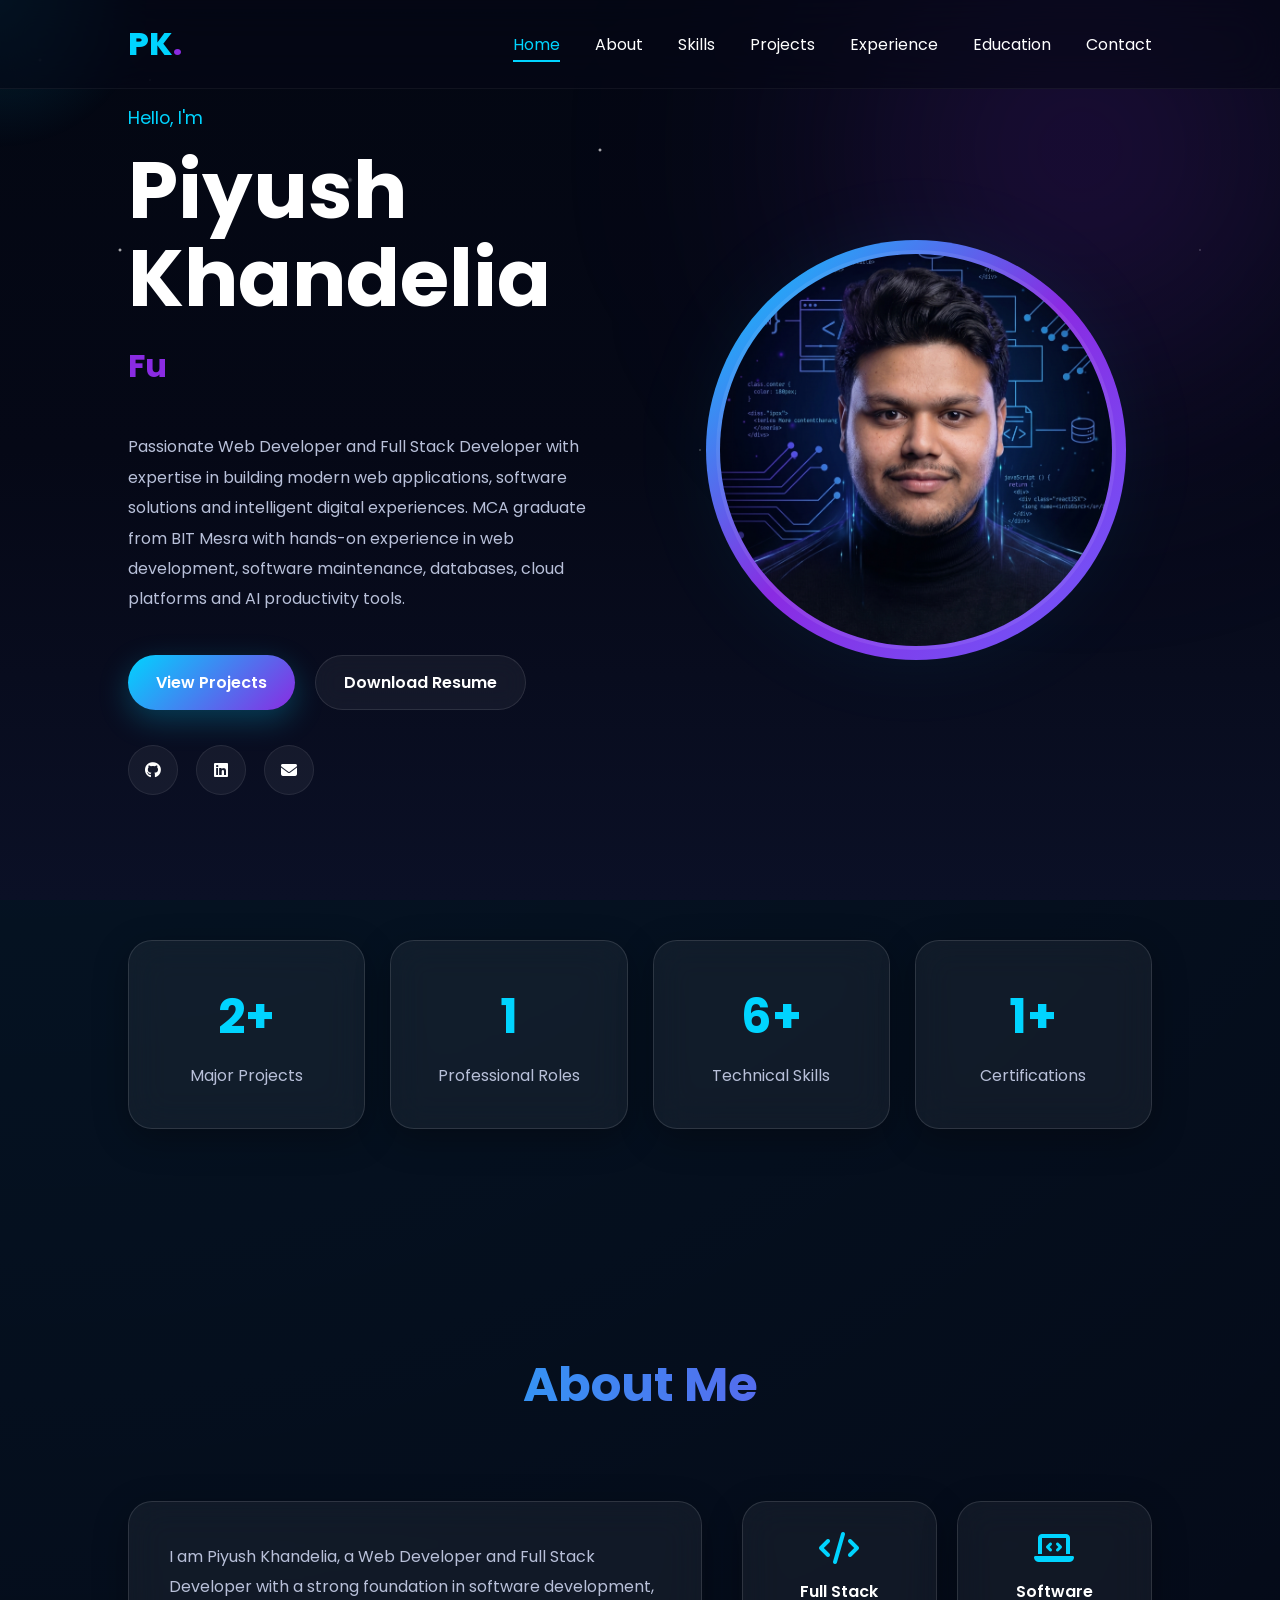
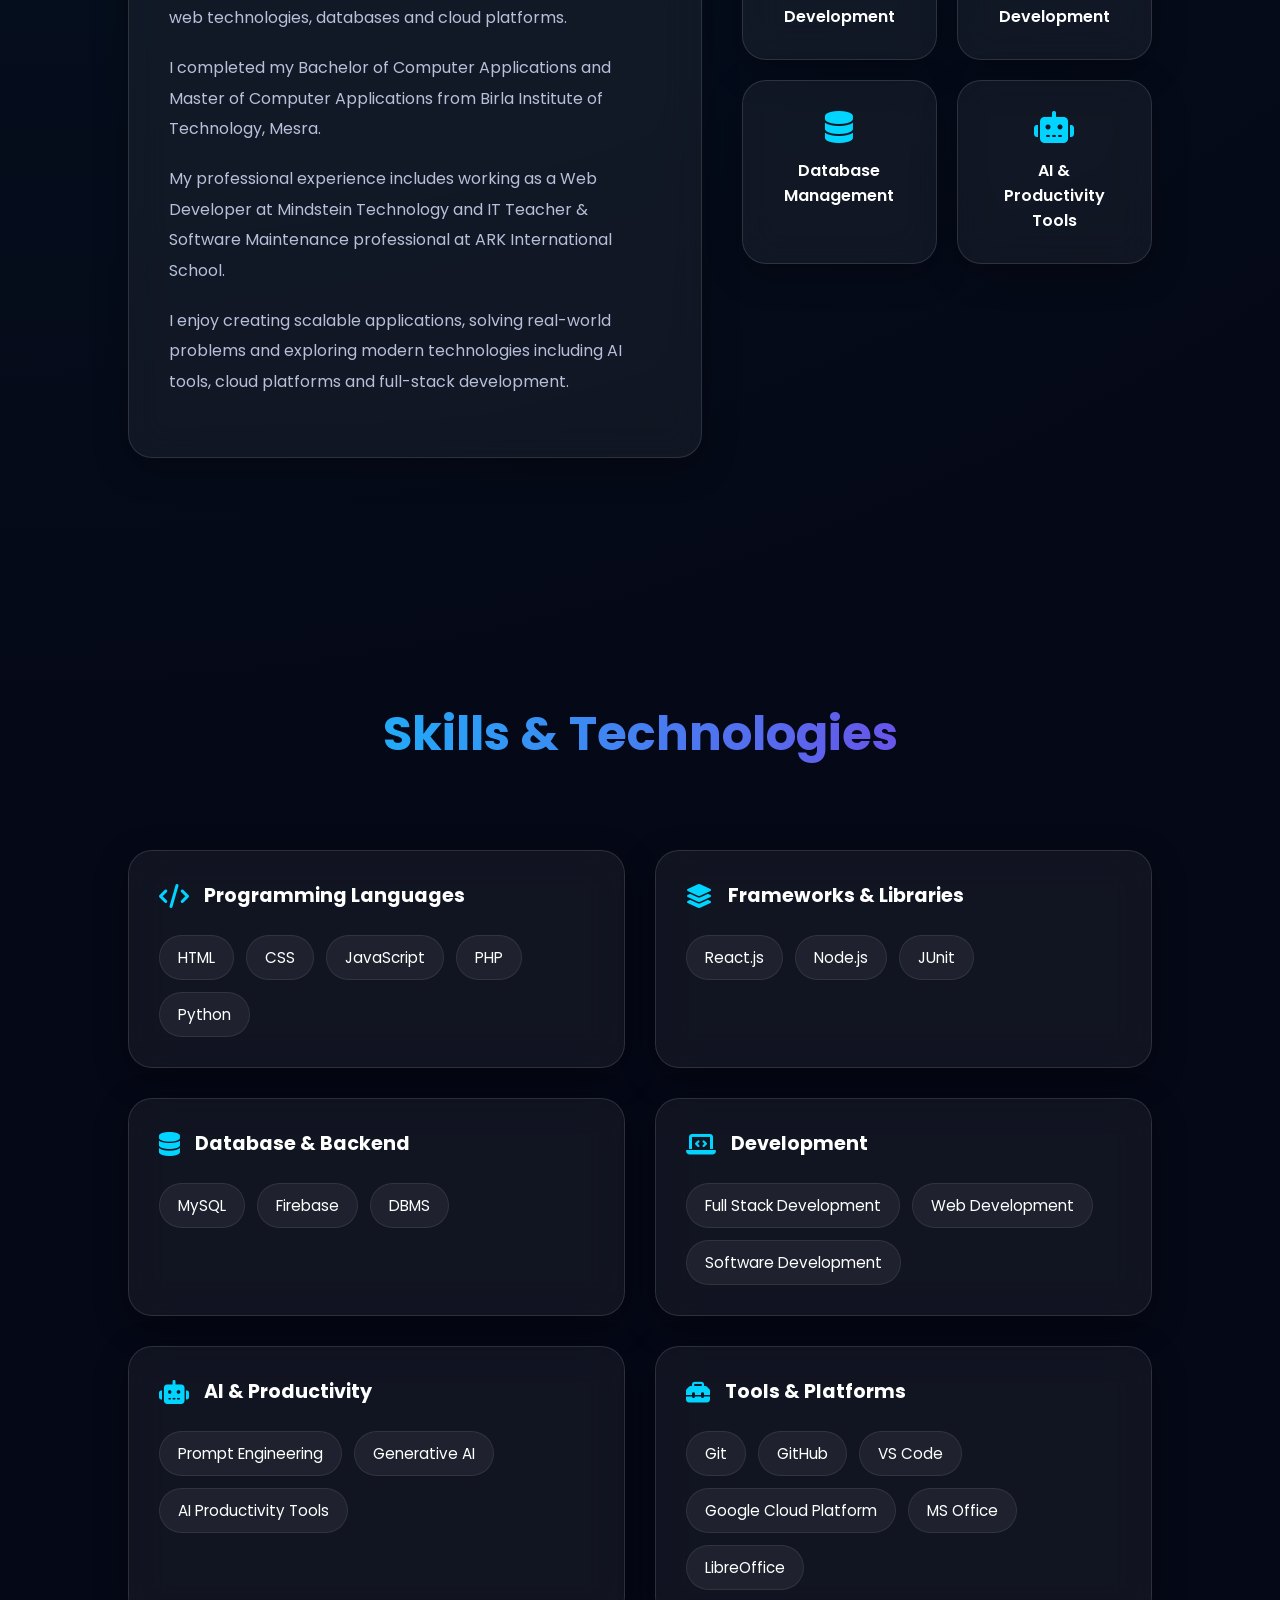
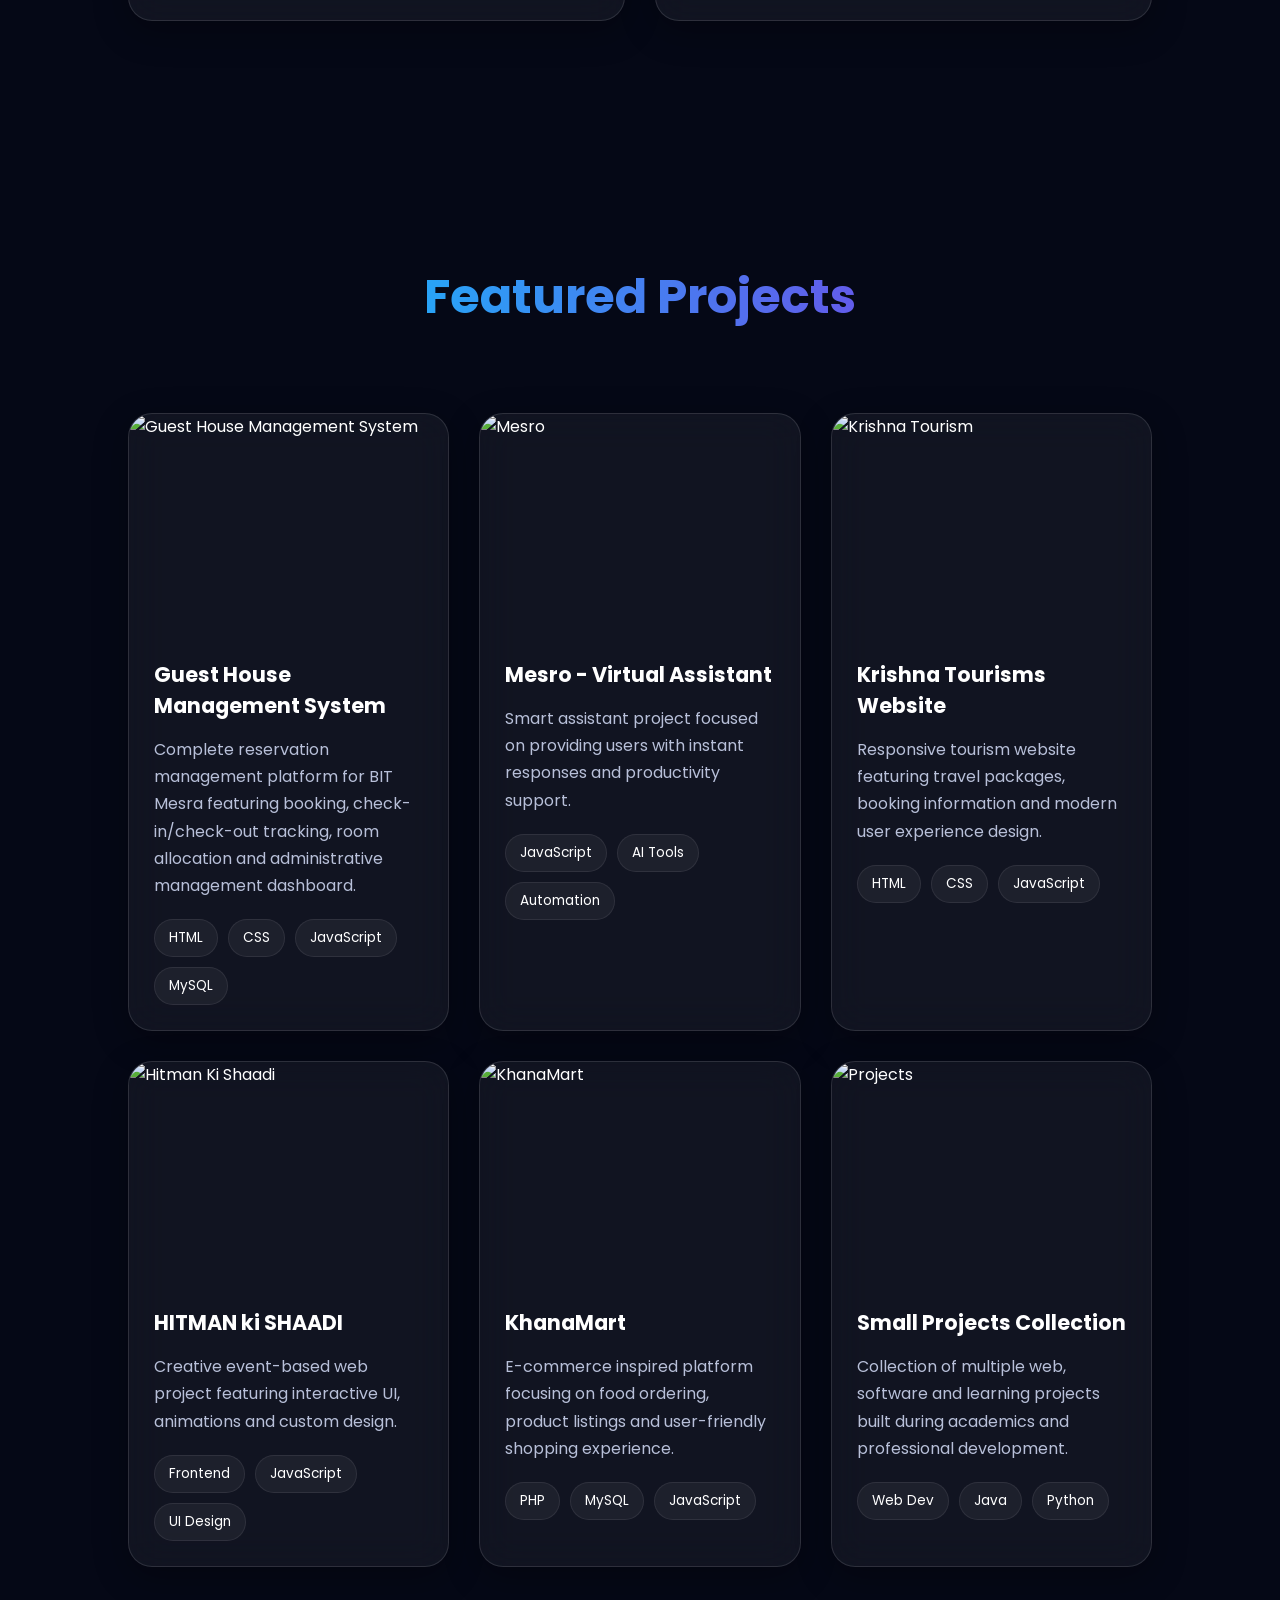
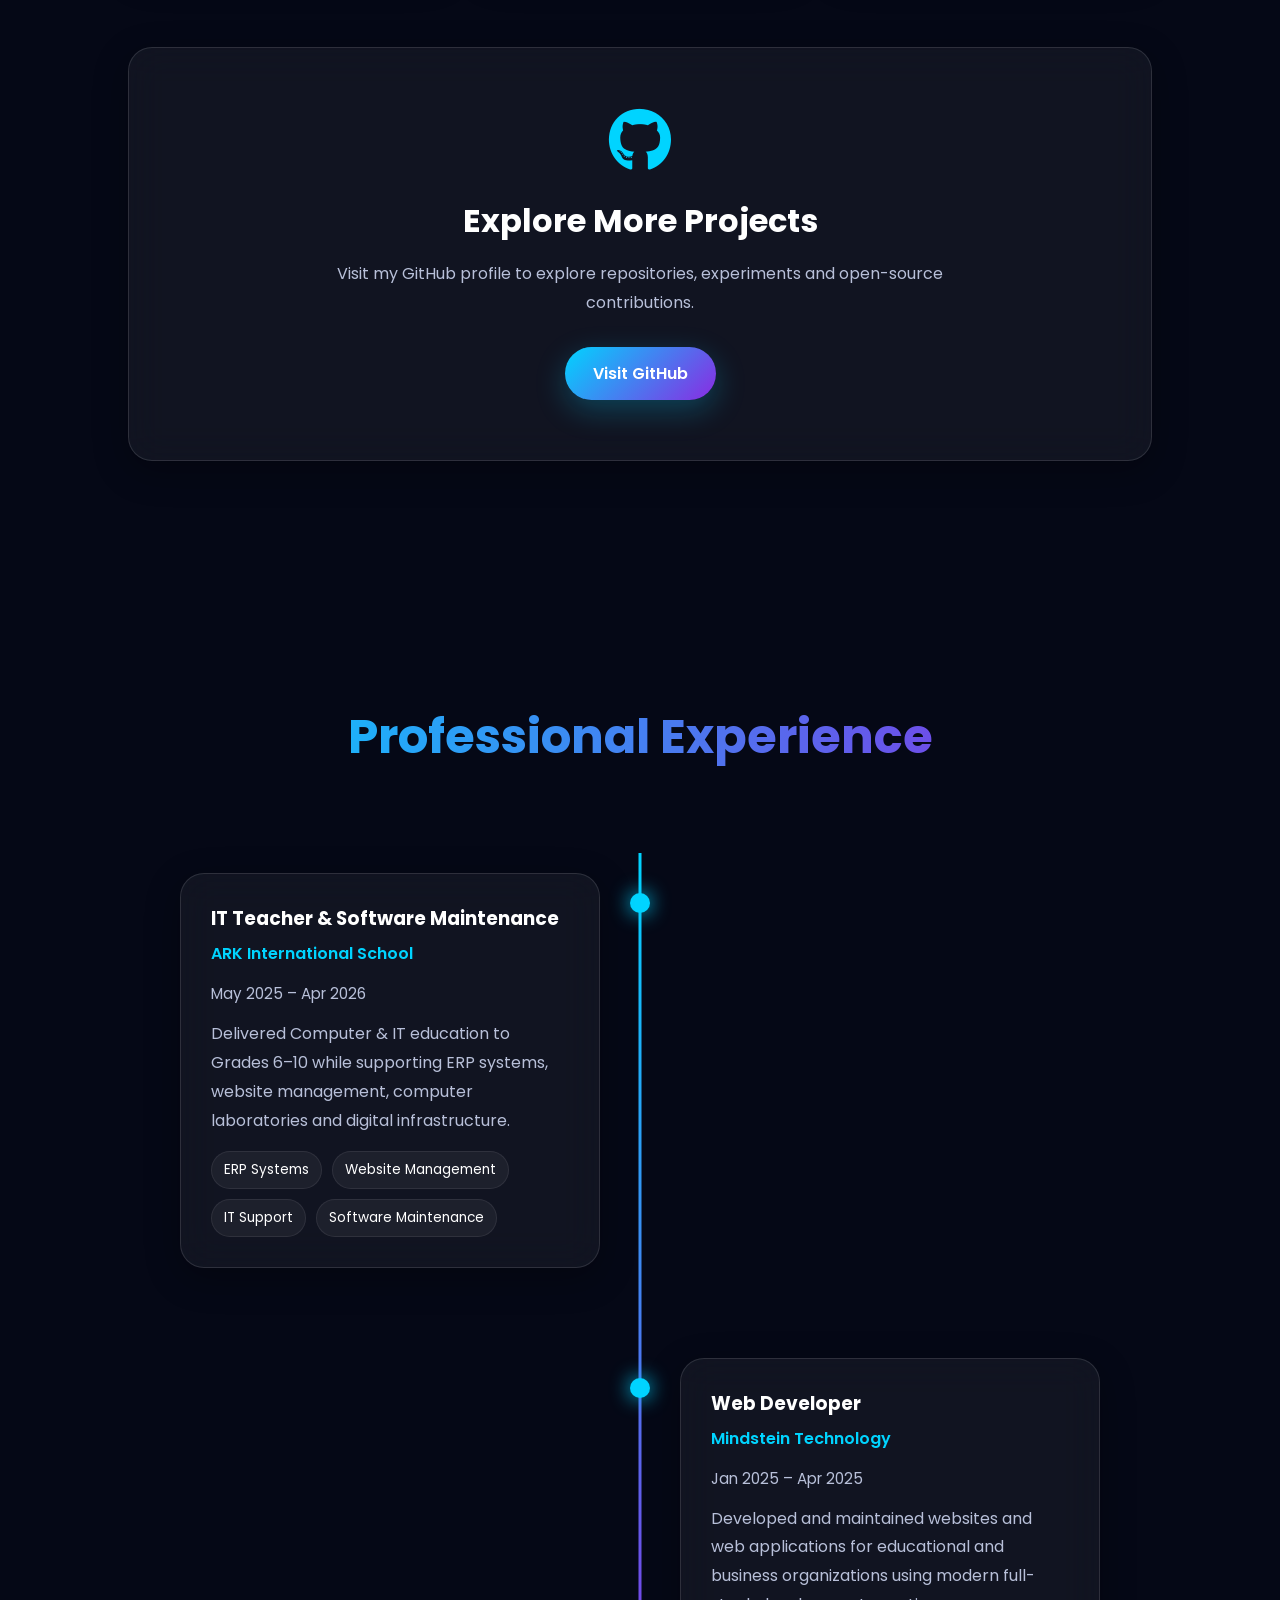
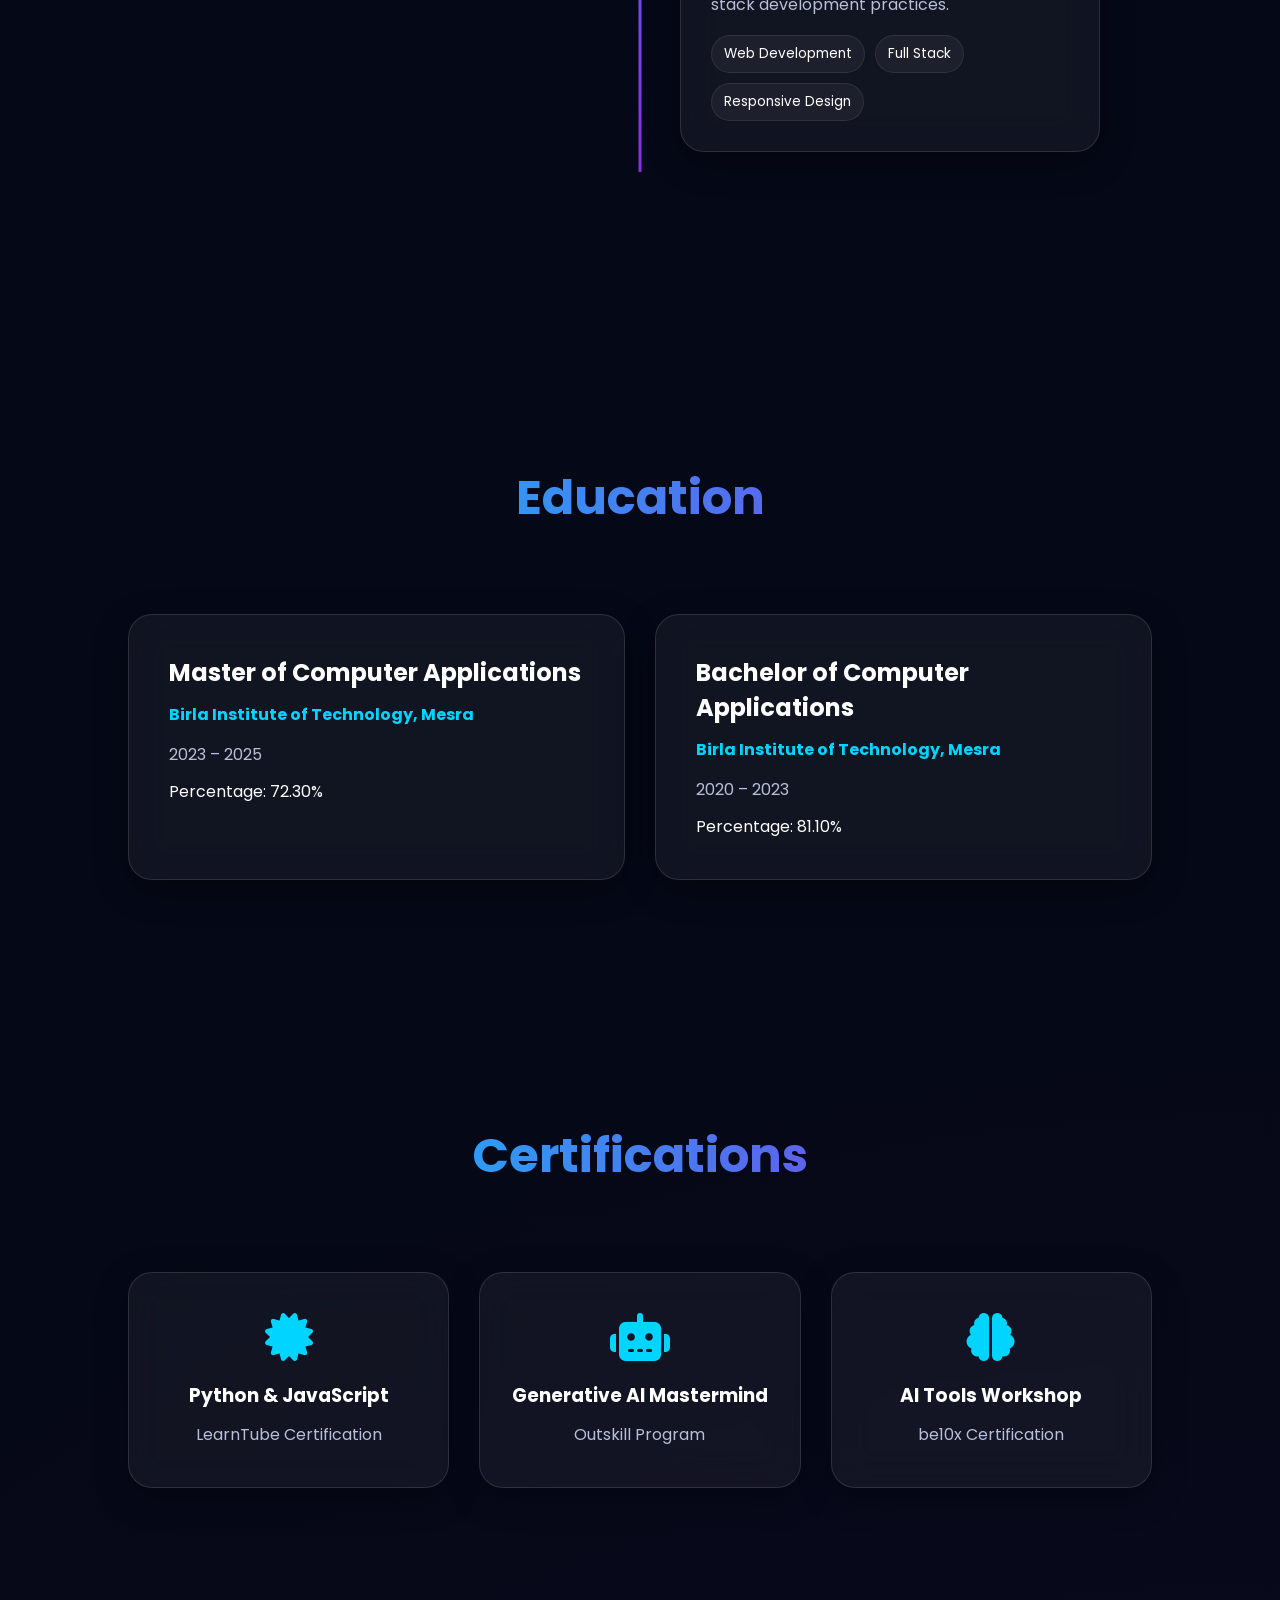
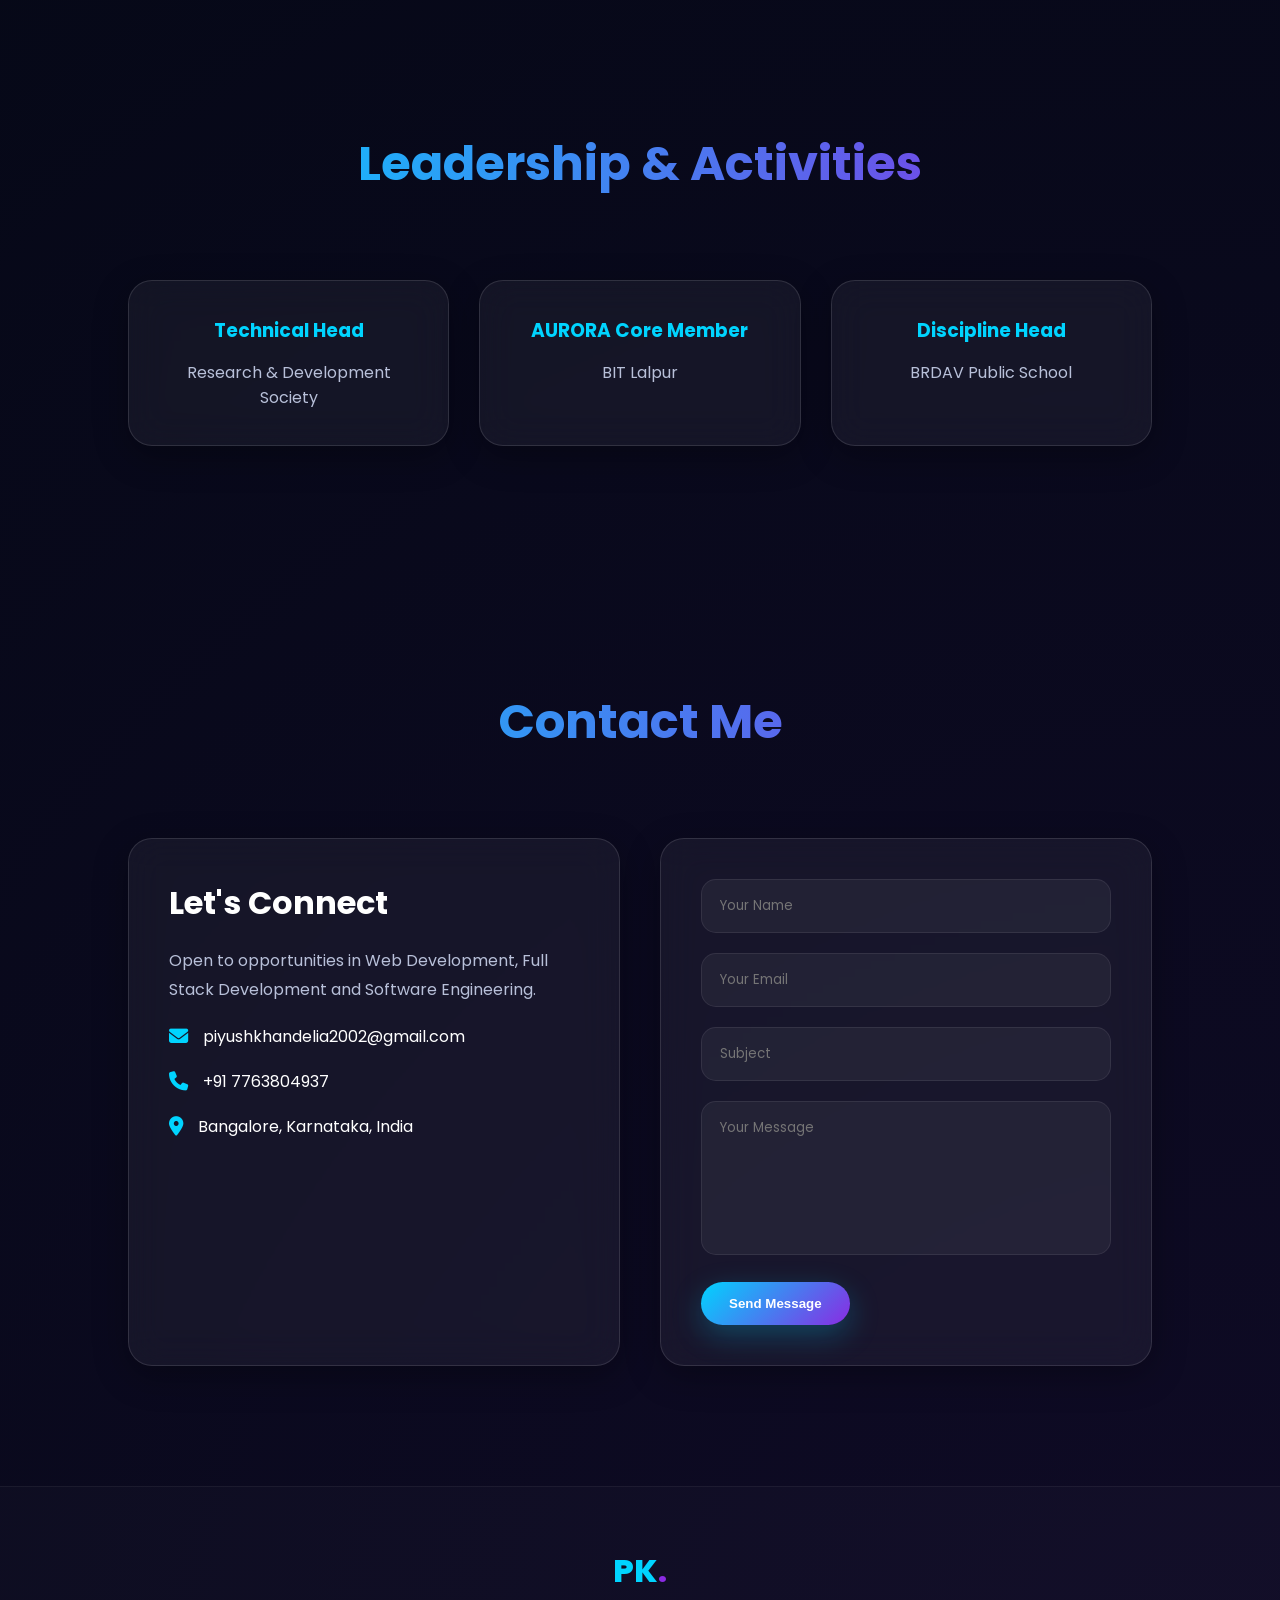
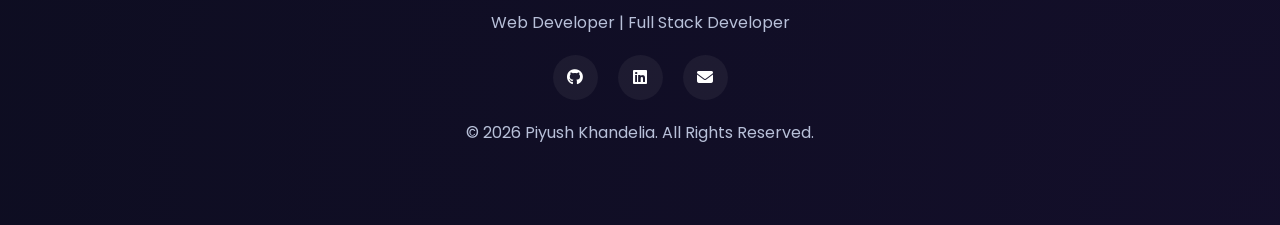
==== index.html @ 8e7a84ff "Initial portfolio website" ====
<!DOCTYPE html>
<html lang="en">

<head>

    <meta charset="UTF-8">

    <meta name="viewport"
        content="width=device-width, initial-scale=1.0">

    <title>
        Piyush Khandelia | Web Developer
    </title>

    <meta name="description"
        content="Piyush Khandelia - Web Developer | Full Stack Developer Portfolio">

    <meta name="keywords"
        content="Piyush Khandelia, Full Stack Developer, Web Developer, MCA, BIT Mesra">

    <link rel="stylesheet"
        href="style.css">

    <link rel="stylesheet"
        href="https://cdnjs.cloudflare.com/ajax/libs/font-awesome/6.5.2/css/all.min.css">

    <link href="https://fonts.googleapis.com/css2?family=Poppins:wght@300;400;500;600;700;800&display=swap"
        rel="stylesheet">

</head>

<body>

    <!-- =========================
         PRELOADER
    ========================== -->

    <div class="preloader">

        <div class="loader">

            <span></span>
            <span></span>
            <span></span>

        </div>

    </div>

    <!-- =========================
         GALAXY BACKGROUND
    ========================== -->

    <div class="bg-animation"></div>

    <div class="stars"></div>

    <div class="stars2"></div>

    <div class="stars3"></div>

    <div class="nebula"></div>

    <div class="cursor-glow"></div>

    <!-- =========================
         NAVBAR
    ========================== -->

    <header>

        <nav class="navbar">

            <div class="logo">

                PK<span>.</span>

            </div>

            <ul class="nav-links">

                <li>
                    <a href="#home">Home</a>
                </li>

                <li>
                    <a href="#about">About</a>
                </li>

                <li>
                    <a href="#skills">Skills</a>
                </li>

                <li>
                    <a href="#projects">Projects</a>
                </li>

                <li>
                    <a href="#experience">Experience</a>
                </li>

                <li>
                    <a href="#education">Education</a>
                </li>

                <li>
                    <a href="#contact">Contact</a>
                </li>

            </ul>

            <div class="menu-btn">

                <i class="fas fa-bars"></i>

            </div>

        </nav>

    </header>

    <!-- =========================
         HERO SECTION
    ========================== -->

    <section id="home"
        class="hero">

        <div class="hero-content">

            <p class="hero-greeting">

                Hello, I'm

            </p>

            <h1>

                Piyush Khandelia

            </h1>

            <h2>

                <span id="typing"></span>

            </h2>

            <p class="hero-description">

                Passionate Web Developer and Full Stack Developer
                with expertise in building modern web applications,
                software solutions and intelligent digital experiences.

                MCA graduate from BIT Mesra with hands-on experience
                in web development, software maintenance, databases,
                cloud platforms and AI productivity tools.

            </p>

            <div class="hero-buttons">

                <a href="#projects"
                    class="btn primary-btn">

                    View Projects

                </a>

                <a href="resume/Piyush_Khandelia_Resume.pdf"
                    class="btn secondary-btn"
                    download>

                    Download Resume

                </a>

            </div>

            <div class="social-icons">

                <a href="https://github.com/PiyushKhandelia"
                    target="_blank">

                    <i class="fab fa-github"></i>

                </a>

                <a href="https://www.linkedin.com/in/piyush-khandelia-a0068b199/"
                    target="_blank">

                    <i class="fab fa-linkedin"></i>

                </a>

                <a href="mailto:piyushkhandelia2002@gmail.com">

                    <i class="fas fa-envelope"></i>

                </a>

            </div>

        </div>

        <div class="hero-image">

            <div class="image-wrapper">

                <img src="assets/profile.png"
                    alt="Piyush Khandelia">

            </div>

        </div>

    </section>

    <!-- =========================
         STATS SECTION
    ========================== -->

    <section class="stats-section">

        <div class="stats-grid">

            <div class="stat-card glass-card">

                <h3>

                    <span class="counter"
                        data-target="6">

                        0

                    </span>+

                </h3>

                <p>

                    Major Projects

                </p>

            </div>

            <div class="stat-card glass-card">

                <h3>

                    <span class="counter"
                        data-target="2">

                        0

                    </span>

                </h3>

                <p>

                    Professional Roles

                </p>

            </div>

            <div class="stat-card glass-card">

                <h3>

                    <span class="counter"
                        data-target="20">

                        0

                    </span>+

                </h3>

                <p>

                    Technical Skills

                </p>

            </div>

            <div class="stat-card glass-card">

                <h3>

                    <span class="counter"
                        data-target="3">

                        0

                    </span>+

                </h3>

                <p>

                    Certifications

                </p>

            </div>

        </div>

    </section>

    <!-- =========================
         ABOUT SECTION
    ========================== -->

    <section id="about"
        class="section">

        <h2 class="section-title">

            About Me

        </h2>

        <div class="about-container">

            <div class="glass-card about-card">

                <p>

                    I am Piyush Khandelia, a Web Developer and Full
                    Stack Developer with a strong foundation in
                    software development, web technologies,
                    databases and cloud platforms.

                </p>

                <p>

                    I completed my Bachelor of Computer Applications
                    and Master of Computer Applications from
                    Birla Institute of Technology, Mesra.

                </p>

                <p>

                    My professional experience includes working as a
                    Web Developer at Mindstein Technology and
                    IT Teacher & Software Maintenance professional
                    at ARK International School.

                </p>

                <p>

                    I enjoy creating scalable applications,
                    solving real-world problems and exploring
                    modern technologies including AI tools,
                    cloud platforms and full-stack development.

                </p>

            </div>

            <div class="about-highlights">

                <div class="glass-card highlight-box">

                    <i class="fas fa-code"></i>

                    <h3>

                        Full Stack Development

                    </h3>

                </div>

                <div class="glass-card highlight-box">

                    <i class="fas fa-laptop-code"></i>

                    <h3>

                        Software Development

                    </h3>

                </div>

                <div class="glass-card highlight-box">

                    <i class="fas fa-database"></i>

                    <h3>

                        Database Management

                    </h3>

                </div>

                <div class="glass-card highlight-box">

                    <i class="fas fa-robot"></i>

                    <h3>

                        AI & Productivity Tools

                    </h3>

                </div>

            </div>

        </div>

    </section>

    <!-- SKILLS SECTION -->

    <!-- =========================
        SKILLS SECTION
    ========================== -->

    <section id="skills"
        class="section">

        <h2 class="section-title">

            Skills & Technologies

        </h2>

        <div class="skills-container">

            <!-- Programming -->

            <div class="glass-card skill-category">

                <div class="category-header">

                    <i class="fas fa-code"></i>

                    <h3>

                        Programming Languages

                    </h3>

                </div>

                <div class="skill-tags">

                    <span>HTML</span>
                    <span>CSS</span>
                    <span>JavaScript</span>
                    <span>PHP</span>
                    <span>Python</span>

                </div>

            </div>

            <!-- Frameworks -->

            <div class="glass-card skill-category">

                <div class="category-header">

                    <i class="fas fa-layer-group"></i>

                    <h3>

                        Frameworks & Libraries

                    </h3>

                </div>

                <div class="skill-tags">

                    <span>React.js</span>
                    <span>Node.js</span>
                    <span>JUnit</span>

                </div>

            </div>

            <!-- Database -->

            <div class="glass-card skill-category">

                <div class="category-header">

                    <i class="fas fa-database"></i>

                    <h3>

                        Database & Backend

                    </h3>

                </div>

                <div class="skill-tags">

                    <span>MySQL</span>
                    <span>Firebase</span>
                    <span>DBMS</span>

                </div>

            </div>

            <!-- Development -->

            <div class="glass-card skill-category">

                <div class="category-header">

                    <i class="fas fa-laptop-code"></i>

                    <h3>

                        Development

                    </h3>

                </div>

                <div class="skill-tags">

                    <span>Full Stack Development</span>
                    <span>Web Development</span>
                    <span>Software Development</span>

                </div>

            </div>

            <!-- AI -->

            <div class="glass-card skill-category">

                <div class="category-header">

                    <i class="fas fa-robot"></i>

                    <h3>

                        AI & Productivity

                    </h3>

                </div>

                <div class="skill-tags">

                    <span>Prompt Engineering</span>
                    <span>Generative AI</span>
                    <span>AI Productivity Tools</span>

                </div>

            </div>

            <!-- Tools -->

            <div class="glass-card skill-category">

                <div class="category-header">

                    <i class="fas fa-toolbox"></i>

                    <h3>

                        Tools & Platforms

                    </h3>

                </div>

                <div class="skill-tags">

                    <span>Git</span>
                    <span>GitHub</span>
                    <span>VS Code</span>
                    <span>Google Cloud Platform</span>
                    <span>MS Office</span>
                    <span>LibreOffice</span>

                </div>

            </div>

        </div>

    </section>

    <!-- =========================
         PROJECTS SECTION
    ========================== -->

    <section id="projects"
        class="section">

        <h2 class="section-title">

            Featured Projects

        </h2>

        <div class="project-grid">

            <!-- Project 1 -->

            <div class="project-card glass-card">

                <img
                    src="assets/projects/guest-house-system.png"
                    alt="Guest House Management System">

                <div class="project-content">

                    <h3>

                        Guest House Management System

                    </h3>

                    <p>

                        Complete reservation management platform
                        for BIT Mesra featuring booking,
                        check-in/check-out tracking,
                        room allocation and administrative
                        management dashboard.

                    </p>

                    <div class="project-tech">

                        <span>HTML</span>
                        <span>CSS</span>
                        <span>JavaScript</span>
                        <span>MySQL</span>

                    </div>

                </div>

            </div>

            <!-- Project 2 -->

            <div class="project-card glass-card">

                <img
                    src="assets/projects/mesro.png"
                    alt="Mesro">

                <div class="project-content">

                    <h3>

                        Mesro - Virtual Assistant

                    </h3>

                    <p>

                        Smart assistant project focused on
                        providing users with instant
                        responses and productivity support.

                    </p>

                    <div class="project-tech">

                        <span>JavaScript</span>
                        <span>AI Tools</span>
                        <span>Automation</span>

                    </div>

                </div>

            </div>

            <!-- Project 3 -->

            <div class="project-card glass-card">

                <img
                    src="assets/projects/krishna-tourism.png"
                    alt="Krishna Tourism">

                <div class="project-content">

                    <h3>

                        Krishna Tourisms Website

                    </h3>

                    <p>

                        Responsive tourism website featuring
                        travel packages, booking information
                        and modern user experience design.

                    </p>

                    <div class="project-tech">

                        <span>HTML</span>
                        <span>CSS</span>
                        <span>JavaScript</span>

                    </div>

                </div>

            </div>

            <!-- Project 4 -->

            <div class="project-card glass-card">

                <img
                    src="assets/projects/hitman-shaadi.png"
                    alt="Hitman Ki Shaadi">

                <div class="project-content">

                    <h3>

                        HITMAN ki SHAADI

                    </h3>

                    <p>

                        Creative event-based web project
                        featuring interactive UI,
                        animations and custom design.

                    </p>

                    <div class="project-tech">

                        <span>Frontend</span>
                        <span>JavaScript</span>
                        <span>UI Design</span>

                    </div>

                </div>

            </div>

            <!-- Project 5 -->

            <div class="project-card glass-card">

                <img
                    src="assets/projects/khanamart.png"
                    alt="KhanaMart">

                <div class="project-content">

                    <h3>

                        KhanaMart

                    </h3>

                    <p>

                        E-commerce inspired platform
                        focusing on food ordering,
                        product listings and user-friendly
                        shopping experience.

                    </p>

                    <div class="project-tech">

                        <span>PHP</span>
                        <span>MySQL</span>
                        <span>JavaScript</span>

                    </div>

                </div>

            </div>

            <!-- Project 6 -->

            <div class="project-card glass-card">

                <img
                    src="assets/projects/project-collection.png"
                    alt="Projects">

                <div class="project-content">

                    <h3>

                        Small Projects Collection

                    </h3>

                    <p>

                        Collection of multiple web,
                        software and learning projects
                        built during academics and
                        professional development.

                    </p>

                    <div class="project-tech">

                        <span>Web Dev</span>
                        <span>Java</span>
                        <span>Python</span>

                    </div>

                </div>

            </div>

        </div>

        <!-- GitHub CTA -->

        <div class="github-section">

            <div class="glass-card github-card">

                <i class="fab fa-github"></i>

                <h3>

                    Explore More Projects

                </h3>

                <p>

                    Visit my GitHub profile to explore
                    repositories, experiments and
                    open-source contributions.

                </p>

                <a href="https://github.com/PiyushKhandelia"
                    target="_blank"
                    class="btn primary-btn">

                    Visit GitHub

                </a>

            </div>

        </div>

    </section>

    <!-- EXPERIENCE SECTION -->

        <!-- =========================
         EXPERIENCE SECTION
    ========================== -->

    <section id="experience"
        class="section">

        <h2 class="section-title">

            Professional Experience

        </h2>

        <div class="timeline">

            <!-- Experience 1 -->

            <div class="timeline-item">

                <div class="timeline-marker"></div>

                <div class="timeline-content glass-card">

                    <div class="timeline-header">

                        <h3>

                            IT Teacher & Software Maintenance

                        </h3>

                        <span class="timeline-company">

                            ARK International School

                        </span>

                    </div>

                    <span class="timeline-date">

                        May 2025 – Apr 2026

                    </span>

                    <p>

                        Delivered Computer & IT education to
                        Grades 6–10 while supporting ERP systems,
                        website management, computer laboratories
                        and digital infrastructure.

                    </p>

                    <div class="timeline-tech">

                        <span>ERP Systems</span>
                        <span>Website Management</span>
                        <span>IT Support</span>
                        <span>Software Maintenance</span>

                    </div>

                </div>

            </div>

            <!-- Experience 2 -->

            <div class="timeline-item">

                <div class="timeline-marker"></div>

                <div class="timeline-content glass-card">

                    <div class="timeline-header">

                        <h3>

                            Web Developer

                        </h3>

                        <span class="timeline-company">

                            Mindstein Technology

                        </span>

                    </div>

                    <span class="timeline-date">

                        Jan 2025 – Apr 2025

                    </span>

                    <p>

                        Developed and maintained websites and
                        web applications for educational and
                        business organizations using modern
                        full-stack development practices.

                    </p>

                    <div class="timeline-tech">

                        <span>Web Development</span>
                        <span>Full Stack</span>
                        <span>Responsive Design</span>

                    </div>

                </div>

            </div>

        </div>

    </section>

    <!-- =========================
         EDUCATION SECTION
    ========================== -->

    <section id="education"
        class="section">

        <h2 class="section-title">

            Education

        </h2>

        <div class="education-grid">

            <div class="education-card glass-card">

                <h3>

                    Master of Computer Applications

                </h3>

                <h4>

                    Birla Institute of Technology, Mesra

                </h4>

                <p class="education-year">

                    2023 – 2025

                </p>

                <p>

                    Percentage: 72.30%

                </p>

            </div>

            <div class="education-card glass-card">

                <h3>

                    Bachelor of Computer Applications

                </h3>

                <h4>

                    Birla Institute of Technology, Mesra

                </h4>

                <p class="education-year">

                    2020 – 2023

                </p>

                <p>

                    Percentage: 81.10%

                </p>

            </div>

        </div>

    </section>

    <!-- =========================
         CERTIFICATIONS
    ========================== -->

    <section id="certifications"
        class="section">

        <h2 class="section-title">

            Certifications

        </h2>

        <div class="cert-grid">

            <div class="cert-card glass-card">

                <i class="fas fa-certificate"></i>

                <h3>

                    Python & JavaScript

                </h3>

                <p>

                    LearnTube Certification

                </p>

            </div>

            <div class="cert-card glass-card">

                <i class="fas fa-robot"></i>

                <h3>

                    Generative AI Mastermind

                </h3>

                <p>

                    Outskill Program

                </p>

            </div>

            <div class="cert-card glass-card">

                <i class="fas fa-brain"></i>

                <h3>

                    AI Tools Workshop

                </h3>

                <p>

                    be10x Certification

                </p>

            </div>

        </div>

    </section>

    <!-- =========================
         LEADERSHIP
    ========================== -->

    <section id="leadership"
        class="section">

        <h2 class="section-title">

            Leadership & Activities

        </h2>

        <div class="leadership-grid">

            <div class="glass-card">

                <h3>

                    Technical Head

                </h3>

                <p>

                    Research & Development Society

                </p>

            </div>

            <div class="glass-card">

                <h3>

                    AURORA Core Member

                </h3>

                <p>

                    BIT Lalpur

                </p>

            </div>

            <div class="glass-card">

                <h3>

                    Discipline Head

                </h3>

                <p>

                    BRDAV Public School

                </p>

            </div>

        </div>

    </section>

    <!-- =========================
         CONTACT SECTION
    ========================== -->

    <section id="contact"
        class="section">

        <h2 class="section-title">

            Contact Me

        </h2>

        <div class="contact-container">

            <div class="contact-info glass-card">

                <h3>

                    Let's Connect

                </h3>

                <p>

                    Open to opportunities in Web Development,
                    Full Stack Development and Software Engineering.

                </p>

                <div class="contact-item">

                    <i class="fas fa-envelope"></i>

                    <span>

                        piyushkhandelia2002@gmail.com

                    </span>

                </div>

                <div class="contact-item">

                    <i class="fas fa-phone"></i>

                    <span>

                        +91 7763804937

                    </span>

                </div>

                <div class="contact-item">

                    <i class="fas fa-location-dot"></i>

                    <span>

                        Bangalore, Karnataka, India

                    </span>

                </div>

            </div>

            <form class="contact-form glass-card">

                <input type="text"
                    placeholder="Your Name"
                    required>

                <input type="email"
                    placeholder="Your Email"
                    required>

                <input type="text"
                    placeholder="Subject">

                <textarea rows="6"
                    placeholder="Your Message"
                    required></textarea>

                <button type="submit"
                    class="btn primary-btn">

                    Send Message

                </button>

            </form>

        </div>

    </section>

    <!-- =========================
         FOOTER
    ========================== -->

    <footer class="footer">

        <div class="footer-content">

            <div class="footer-logo">

                PK<span>.</span>

            </div>

            <p>

                Web Developer | Full Stack Developer

            </p>

            <div class="footer-social">

                <a href="https://github.com/PiyushKhandelia"
                    target="_blank">

                    <i class="fab fa-github"></i>

                </a>

                <a href="https://www.linkedin.com/in/piyush-khandelia-a0068b199/"
                    target="_blank">

                    <i class="fab fa-linkedin"></i>

                </a>

                <a href="mailto:piyushkhandelia2002@gmail.com">

                    <i class="fas fa-envelope"></i>

                </a>

            </div>

            <p class="copyright">

                © 2026 Piyush Khandelia.
                All Rights Reserved.

            </p>

        </div>

    </footer>

    <!-- =========================
         JAVASCRIPT
    ========================== -->

    <script src="script.js"></script>

</body>

</html>
---- style.css ----
/* ===================================
   GOOGLE FONT
=================================== */

@import url('https://fonts.googleapis.com/css2?family=Poppins:wght@300;400;500;600;700;800&display=swap');

/* ===================================
   CSS VARIABLES
=================================== */

:root{

    --bg-primary:#050816;
    --bg-secondary:#0b1026;
    --bg-card:rgba(255,255,255,0.06);

    --text-primary:#ffffff;
    --text-secondary:#b8c0d9;

    --accent:#00d4ff;
    --accent2:#8a2be2;
    --accent3:#6d5dfc;

    --glass-border:
    rgba(255,255,255,0.12);

    --shadow:
    0 10px 35px rgba(0,0,0,0.3);

    --transition:
    all .35s ease;

    --radius:24px;

}

/* ===================================
   RESET
=================================== */

*{
    margin:0;
    padding:0;
    box-sizing:border-box;
    scroll-behavior:smooth;
}

html{
    overflow-x:hidden;
}

body{

    font-family:'Poppins',sans-serif;

    background:
    radial-gradient(circle at top left,
    rgba(0,212,255,.08),
    transparent 25%),

    radial-gradient(circle at bottom right,
    rgba(138,43,226,.08),
    transparent 25%),

    var(--bg-primary);

    color:var(--text-primary);

    overflow-x:hidden;

    position:relative;
}

/* ===================================
   SCROLLBAR
=================================== */

::-webkit-scrollbar{
    width:10px;
}

::-webkit-scrollbar-track{
    background:#060912;
}

::-webkit-scrollbar-thumb{

    background:
    linear-gradient(
    180deg,
    var(--accent),
    var(--accent2)
    );

    border-radius:50px;
}

/* ===================================
   PRELOADER
=================================== */

.preloader{

    position:fixed;

    width:100%;
    height:100%;

    top:0;
    left:0;

    background:#040712;

    z-index:99999;

    display:flex;

    justify-content:center;
    align-items:center;

    transition:.8s ease;
}

.hide-preloader{

    opacity:0;
    visibility:hidden;
}

.loader{

    display:flex;
    gap:10px;
}

.loader span{

    width:14px;
    height:14px;

    border-radius:50%;

    background:var(--accent);

    animation:bounce 1s infinite ease-in-out;
}

.loader span:nth-child(2){

    animation-delay:.2s;
}

.loader span:nth-child(3){

    animation-delay:.4s;
}

@keyframes bounce{

    0%,100%{
        transform:translateY(0);
    }

    50%{
        transform:translateY(-15px);
    }
}

/* ===================================
   GALAXY BACKGROUND
=================================== */

.bg-animation{

    position:fixed;

    inset:0;

    z-index:-5;

    background:
    linear-gradient(
    180deg,
    #030712,
    #050816,
    #0b1026
    );
}

/* ===================================
   STARS
=================================== */

.stars,
.stars2,
.stars3{

    position:fixed;

    top:0;
    left:0;

    width:100%;
    height:100%;

    z-index:-4;

    pointer-events:none;
}

.stars{

    background-image:
    radial-gradient(2px 2px at 40px 60px,#fff,transparent),
    radial-gradient(2px 2px at 120px 250px,#fff,transparent),
    radial-gradient(2px 2px at 600px 150px,#fff,transparent),
    radial-gradient(2px 2px at 900px 300px,#fff,transparent),
    radial-gradient(2px 2px at 1400px 200px,#fff,transparent);

    animation:
    moveStars 120s linear infinite;
}

.stars2{

    opacity:.6;

    background-image:
    radial-gradient(1px 1px at 150px 80px,#fff,transparent),
    radial-gradient(1px 1px at 700px 450px,#fff,transparent),
    radial-gradient(1px 1px at 1200px 250px,#fff,transparent);

    animation:
    moveStars 180s linear infinite;
}

.stars3{

    opacity:.3;

    background-image:
    radial-gradient(3px 3px at 350px 180px,#fff,transparent),
    radial-gradient(3px 3px at 900px 600px,#fff,transparent);

    animation:
    moveStars 240s linear infinite;
}

@keyframes moveStars{

    from{
        transform:translateY(0);
    }

    to{
        transform:translateY(-2000px);
    }
}

/* ===================================
   NEBULA EFFECT
=================================== */

.nebula{

    position:fixed;

    width:700px;
    height:700px;

    top:-200px;
    right:-150px;

    background:
    radial-gradient(
    circle,
    rgba(138,43,226,.25),
    transparent 70%
    );

    filter:blur(120px);

    z-index:-3;

    animation:
    nebulaMove 15s ease-in-out infinite alternate;
}

@keyframes nebulaMove{

    from{
        transform:
        translate(0,0)
        rotate(0deg);
    }

    to{
        transform:
        translate(-120px,80px)
        rotate(10deg);
    }
}

/* ===================================
   CURSOR GLOW
=================================== */

.cursor-glow{

    position:fixed;

    width:300px;
    height:300px;

    border-radius:50%;

    background:
    radial-gradient(
    circle,
    rgba(0,212,255,.15),
    transparent 70%
    );

    pointer-events:none;

    z-index:-1;

    transform:
    translate(-50%,-50%);
}

/* ===================================
   GLOBAL SECTION
=================================== */

.section{

    width:100%;

    padding:
    120px 10%;
}

.section-title{

    text-align:center;

    font-size:3rem;

    margin-bottom:80px;

    font-weight:700;

    background:
    linear-gradient(
    90deg,
    var(--accent),
    var(--accent2)
    );

    background-clip:text;
    -webkit-background-clip:text;

    color:transparent;
    -webkit-text-fill-color:transparent;
}

/* ===================================
   GLASSMORPHISM CARD
=================================== */

.glass-card{

    background:
    rgba(255,255,255,0.05);

    border:
    1px solid var(--glass-border);

    backdrop-filter:
    blur(18px);

    border-radius:
    var(--radius);

    box-shadow:
    var(--shadow);

    transition:
    var(--transition);
}

.glass-card:hover{

    transform:
    translateY(-8px);

    border-color:
    rgba(0,212,255,.4);

    box-shadow:
    0 20px 45px
    rgba(0,212,255,.15);
}

/* ===================================
   NAVBAR
=================================== */

header{

    position:fixed;

    width:100%;

    top:0;
    left:0;

    z-index:1000;

    backdrop-filter:blur(20px);

    background:
    rgba(5,8,22,.6);

    border-bottom:
    1px solid rgba(255,255,255,.05);
}

.navbar{

    display:flex;

    justify-content:space-between;

    align-items:center;

    padding:20px 10%;
}

.logo{

    font-size:2rem;

    font-weight:800;

    color:var(--accent);
}

.logo span{

    color:var(--accent2);
}

.nav-links{

    display:flex;

    gap:35px;

    list-style:none;
}

.nav-links a{

    color:white;

    text-decoration:none;

    transition:.3s;
}

.nav-links a:hover{

    color:var(--accent);
}

.menu-btn{

    display:none;

    font-size:1.7rem;

    cursor:pointer;
}

/* ===================================
   HERO SECTION
=================================== */

.hero{

    min-height:100vh;

    display:flex;

    justify-content:space-between;

    align-items:center;

    gap:80px;

    padding:0 10%;
}

.hero-content{

    flex:1;
}

.hero-greeting{

    color:var(--accent);

    margin-bottom:15px;

    font-size:1.1rem;
}

.hero h1{

    font-size:5rem;

    line-height:1.1;

    margin-bottom:20px;
}

.hero h2{

    font-size:2rem;

    color:var(--accent2);

    min-height:70px;

    margin-bottom:20px;
}

.hero-description{

    color:var(--text-secondary);

    line-height:1.9;

    max-width:650px;

    margin-bottom:40px;
}

/* ===================================
   HERO IMAGE
=================================== */

.hero-image{

    flex:1;

    display:flex;

    justify-content:center;

    align-items:center;

    position:relative;
}

.image-wrapper{

    position:relative;

    width:420px;
    height:420px;

    border-radius:50%;

    padding:10px;

    background:
    linear-gradient(
    135deg,
    var(--accent),
    var(--accent2),
    var(--accent3)
    );

    animation:
    profileGlow 6s ease-in-out infinite;
}

.image-wrapper::before{

    content:'';

    position:absolute;

    inset:-20px;

    border-radius:50%;

    background:
    radial-gradient(
    circle,
    rgba(0,212,255,.25),
    transparent 70%
    );

    filter:blur(40px);

    z-index:-1;
}

.image-wrapper img{

    width:100%;
    height:100%;

    object-fit:cover;

    border-radius:50%;

    border:4px solid rgba(255,255,255,.08);
}

@keyframes profileGlow{

    0%,100%{

        transform:
        translateY(0px);
    }

    50%{

        transform:
        translateY(-15px);
    }
}

/* ===================================
   BUTTONS
=================================== */

.hero-buttons{

    display:flex;

    gap:20px;

    margin-bottom:35px;

    flex-wrap:wrap;
}

.btn{

    display:inline-flex;

    align-items:center;

    justify-content:center;

    text-decoration:none;

    padding:14px 28px;

    border-radius:50px;

    font-weight:600;

    transition:.35s ease;

    cursor:pointer;

    border:none;
}

.primary-btn{

    background:
    linear-gradient(
    135deg,
    var(--accent),
    var(--accent2)
    );

    color:white;

    box-shadow:
    0 10px 30px
    rgba(0,212,255,.25);
}

.primary-btn:hover{

    transform:
    translateY(-4px);

    box-shadow:
    0 20px 40px
    rgba(0,212,255,.35);
}

.secondary-btn{

    background:
    rgba(255,255,255,.05);

    border:
    1px solid rgba(255,255,255,.1);

    color:white;

    backdrop-filter:blur(12px);
}

.secondary-btn:hover{

    border-color:var(--accent);

    color:var(--accent);
}

/* ===================================
   SOCIAL ICONS
=================================== */

.social-icons{

    display:flex;

    gap:18px;
}

.social-icons a{

    width:50px;
    height:50px;

    border-radius:50%;

    display:flex;

    justify-content:center;
    align-items:center;

    text-decoration:none;

    color:white;

    background:
    rgba(255,255,255,.05);

    border:
    1px solid rgba(255,255,255,.08);

    transition:.35s ease;
}

.social-icons a:hover{

    transform:
    translateY(-5px);

    background:
    linear-gradient(
    135deg,
    var(--accent),
    var(--accent2)
    );

    border-color:transparent;
}

/* ===================================
   STATS SECTION
=================================== */

.stats-section{

    padding:40px 10% 100px;
}

.stats-grid{

    display:grid;

    grid-template-columns:
    repeat(4,1fr);

    gap:25px;
}

.stat-card{

    padding:40px;

    text-align:center;
}

.stat-card h3{

    font-size:3rem;

    color:var(--accent);

    margin-bottom:10px;
}

.stat-card p{

    color:var(--text-secondary);

    font-size:1rem;
}

/* ===================================
   ABOUT SECTION
=================================== */

.about-container{

    display:grid;

    grid-template-columns:
    1.4fr 1fr;

    gap:40px;

    align-items:start;
}

.about-card{

    padding:40px;
}

.about-card p{

    margin-bottom:20px;

    line-height:1.9;

    color:var(--text-secondary);
}

.about-highlights{

    display:grid;

    grid-template-columns:
    repeat(2,1fr);

    gap:20px;
}

.highlight-box{

    padding:30px;

    text-align:center;
}

.highlight-box i{

    font-size:2rem;

    margin-bottom:15px;

    color:var(--accent);
}

.highlight-box h3{

    font-size:1rem;

    font-weight:600;
}

/* ===================================
   SKILLS SECTION
=================================== */

.skills-container{

    display:grid;

    grid-template-columns:
    repeat(2,1fr);

    gap:30px;
}

.skill-category{

    padding:30px;
}

.category-header{

    display:flex;

    align-items:center;

    gap:15px;

    margin-bottom:25px;
}

.category-header i{

    color:var(--accent);

    font-size:1.5rem;
}

.category-header h3{

    font-size:1.2rem;
}

.skill-tags{

    display:flex;

    flex-wrap:wrap;

    gap:12px;
}

.skill-tags span{

    padding:10px 18px;

    border-radius:30px;

    background:
    rgba(255,255,255,.06);

    border:
    1px solid rgba(255,255,255,.08);

    font-size:.95rem;

    transition:.3s ease;
}

.skill-tags span:hover{

    background:
    linear-gradient(
    135deg,
    var(--accent),
    var(--accent2)
    );

    transform:
    translateY(-3px);
}

/* ===================================
   PROJECTS SECTION
=================================== */

.project-grid{

    display:grid;

    grid-template-columns:
    repeat(3,1fr);

    gap:30px;
}

.project-card{

    overflow:hidden;

    position:relative;
}

.project-card img{

    width:100%;

    height:220px;

    object-fit:cover;

    display:block;
}

.project-content{

    padding:25px;
}

.project-content h3{

    margin-bottom:15px;

    font-size:1.3rem;
}

.project-content p{

    color:var(--text-secondary);

    line-height:1.7;

    margin-bottom:20px;
}

.project-tech{

    display:flex;

    flex-wrap:wrap;

    gap:10px;
}

.project-tech span{

    font-size:.85rem;

    padding:8px 14px;

    border-radius:20px;

    background:
    rgba(255,255,255,.05);

    border:
    1px solid rgba(255,255,255,.08);
}

.project-card::before{

    content:'';

    position:absolute;

    top:0;
    left:0;

    width:100%;
    height:100%;

    background:
    radial-gradient(
    circle at var(--x) var(--y),
    rgba(0,212,255,.12),
    transparent 40%
    );

    opacity:0;

    transition:.4s;
}

.project-card:hover::before{

    opacity:1;
}

/* ===================================
   GITHUB SECTION
=================================== */

.github-section{

    margin-top:80px;
}

.github-card{

    text-align:center;

    padding:60px;
}

.github-card i{

    font-size:4rem;

    color:var(--accent);

    margin-bottom:25px;
}

.github-card h3{

    font-size:2rem;

    margin-bottom:15px;
}

.github-card p{

    max-width:700px;

    margin:auto;

    color:var(--text-secondary);

    line-height:1.8;

    margin-bottom:30px;
}

/* ===================================
   SCROLL REVEAL
=================================== */

.glass-card,
.project-card,
.timeline-item,
.education-card{

    opacity:0;

    transform:
    translateY(50px);

    transition:
    .8s ease;
}

.show{

    opacity:1 !important;

    transform:
    translateY(0) !important;
}

/* ===================================
   EXPERIENCE TIMELINE
=================================== */

.timeline{

    position:relative;

    max-width:1000px;

    margin:auto;
}

.timeline::before{

    content:'';

    position:absolute;

    left:50%;

    top:0;

    width:3px;

    height:100%;

    background:
    linear-gradient(
    to bottom,
    var(--accent),
    var(--accent2)
    );

    transform:
    translateX(-50%);
}

.timeline-item{

    position:relative;

    width:50%;

    padding:20px 40px;

    margin-bottom:50px;
}

.timeline-item:nth-child(odd){

    left:0;
}

.timeline-item:nth-child(even){

    left:50%;
}

.timeline-marker{

    position:absolute;

    top:40px;

    width:20px;
    height:20px;

    border-radius:50%;

    background:var(--accent);

    box-shadow:
    0 0 20px var(--accent);
}

.timeline-item:nth-child(odd)
.timeline-marker{

    right:-10px;
}

.timeline-item:nth-child(even)
.timeline-marker{

    left:-10px;
}

.timeline-content{

    padding:30px;
}

.timeline-header{

    display:flex;

    flex-direction:column;

    gap:8px;

    margin-bottom:15px;
}

.timeline-company{

    color:var(--accent);

    font-weight:600;
}

.timeline-date{

    display:inline-block;

    margin-bottom:15px;

    color:var(--text-secondary);

    font-size:.95rem;
}

.timeline-content p{

    line-height:1.8;

    color:var(--text-secondary);

    margin-bottom:15px;
}

.timeline-tech{

    display:flex;

    flex-wrap:wrap;

    gap:10px;
}

.timeline-tech span{

    padding:8px 12px;

    border-radius:20px;

    background:
    rgba(255,255,255,.05);

    border:
    1px solid rgba(255,255,255,.08);

    font-size:.85rem;
}

/* ===================================
   EDUCATION
=================================== */

.education-grid{

    display:grid;

    grid-template-columns:
    repeat(2,1fr);

    gap:30px;
}

.education-card{

    padding:40px;
}

.education-card h3{

    font-size:1.5rem;

    margin-bottom:12px;
}

.education-card h4{

    color:var(--accent);

    margin-bottom:15px;
}

.education-year{

    margin-bottom:12px;

    color:var(--text-secondary);
}

/* ===================================
   CERTIFICATIONS
=================================== */

.cert-grid{

    display:grid;

    grid-template-columns:
    repeat(3,1fr);

    gap:30px;
}

.cert-card{

    text-align:center;

    padding:40px 25px;
}

.cert-card i{

    font-size:3rem;

    color:var(--accent);

    margin-bottom:20px;
}

.cert-card h3{

    margin-bottom:12px;
}

.cert-card p{

    color:var(--text-secondary);
}

/* ===================================
   LEADERSHIP
=================================== */

.leadership-grid{

    display:grid;

    grid-template-columns:
    repeat(3,1fr);

    gap:30px;
}

.leadership-grid .glass-card{

    padding:35px;

    text-align:center;
}

.leadership-grid h3{

    margin-bottom:15px;

    color:var(--accent);
}

.leadership-grid p{

    color:var(--text-secondary);
}

/* ===================================
   CONTACT
=================================== */

.contact-container{

    display:grid;

    grid-template-columns:
    1fr 1fr;

    gap:40px;
}

.contact-info{

    padding:40px;
}

.contact-info h3{

    margin-bottom:20px;

    font-size:2rem;
}

.contact-info p{

    color:var(--text-secondary);

    line-height:1.8;

    margin-bottom:20px;
}

.contact-item{

    display:flex;

    align-items:center;

    gap:15px;

    margin-bottom:20px;
}

.contact-item i{

    color:var(--accent);

    font-size:1.2rem;
}

.contact-form{

    padding:40px;
}

.contact-form input,
.contact-form textarea{

    width:100%;

    padding:16px 18px;

    margin-bottom:20px;

    border:none;

    outline:none;

    border-radius:15px;

    background:
    rgba(255,255,255,.05);

    border:
    1px solid rgba(255,255,255,.08);

    color:white;

    font-family:'Poppins',sans-serif;
}

.contact-form textarea{

    resize:none;
}

.contact-form input:focus,
.contact-form textarea:focus{

    border-color:var(--accent);
}

/* ===================================
   FOOTER
=================================== */

.footer{

    padding:60px 10%;

    text-align:center;

    border-top:
    1px solid rgba(255,255,255,.05);

    background:
    rgba(255,255,255,.02);
}

.footer-logo{

    font-size:2rem;

    font-weight:800;

    color:var(--accent);

    margin-bottom:15px;
}

.footer-logo span{

    color:var(--accent2);
}

.footer-content p{

    color:var(--text-secondary);

    margin-bottom:20px;
}

.footer-social{

    display:flex;

    justify-content:center;

    gap:20px;

    margin-bottom:20px;
}

.footer-social a{

    width:45px;
    height:45px;

    border-radius:50%;

    display:flex;

    justify-content:center;
    align-items:center;

    text-decoration:none;

    color:white;

    background:
    rgba(255,255,255,.05);

    transition:.3s;
}

.footer-social a:hover{

    background:
    linear-gradient(
    135deg,
    var(--accent),
    var(--accent2)
    );
}

.copyright{

    margin-top:10px;
}

/* ===================================
   ACTIVE NAVIGATION
=================================== */

.nav-links a.active{

    color:var(--accent);

    position:relative;
}

.nav-links a.active::after{

    content:'';

    position:absolute;

    left:0;
    bottom:-6px;

    width:100%;
    height:2px;

    background:var(--accent);
}

/* ===================================
   FLOATING ANIMATIONS
=================================== */

@keyframes floatY{

    0%,100%{

        transform:
        translateY(0px);
    }

    50%{

        transform:
        translateY(-12px);
    }
}

.highlight-box,
.stat-card{

    animation:
    floatY 6s ease-in-out infinite;
}

.highlight-box:nth-child(2){

    animation-delay:1s;
}

.highlight-box:nth-child(3){

    animation-delay:2s;
}

.highlight-box:nth-child(4){

    animation-delay:3s;
}

/* ===================================
   MOBILE NAVIGATION
=================================== */

@media(max-width:992px){

    .hero{

        flex-direction:column-reverse;

        text-align:center;

        padding-top:120px;
    }

    .hero-description{

        margin:auto auto 40px;
    }

    .hero-buttons{

        justify-content:center;
    }

    .social-icons{

        justify-content:center;
    }

    .about-container,
    .contact-container{

        grid-template-columns:1fr;
    }

    .skills-container{

        grid-template-columns:1fr;
    }

    .project-grid{

        grid-template-columns:
        repeat(2,1fr);
    }

    .education-grid{

        grid-template-columns:1fr;
    }

    .cert-grid{

        grid-template-columns:1fr;
    }

    .leadership-grid{

        grid-template-columns:1fr;
    }

    .stats-grid{

        grid-template-columns:
        repeat(2,1fr);
    }

    .timeline::before{

        left:25px;
    }

    .timeline-item{

        width:100%;

        left:0 !important;

        padding-left:70px;
    }

    .timeline-marker{

        left:15px !important;
    }
}

/* ===================================
   MOBILE MENU
=================================== */

@media(max-width:768px){

    .menu-btn{

        display:block;
    }

    .nav-links{

        position:fixed;

        top:80px;
        right:-100%;

        width:280px;

        height:calc(100vh - 80px);

        flex-direction:column;

        padding:40px;

        background:
        rgba(5,8,22,.98);

        transition:.4s ease;
    }

    .nav-links.active{

        right:0;
    }

    .hero h1{

        font-size:3rem;
    }

    .hero h2{

        font-size:1.5rem;
    }

    .image-wrapper{

        width:280px;
        height:280px;
    }

    .project-grid{

        grid-template-columns:1fr;
    }

    .stats-grid{

        grid-template-columns:1fr;
    }

    .section{

        padding:90px 7%;
    }

    .section-title{

        font-size:2.2rem;
    }
}

/* ===================================
   SMALL DEVICES
=================================== */

@media(max-width:480px){

    .hero h1{

        font-size:2.4rem;
    }

    .hero-description{

        font-size:.95rem;
    }

    .btn{

        width:100%;
    }

    .contact-form,
    .contact-info,
    .glass-card{

        padding:25px;
    }
}

.scroll-top-btn{

    position:fixed;

    right:25px;
    bottom:25px;

    width:50px;
    height:50px;

    border:none;

    border-radius:50%;

    background:
    linear-gradient(
    135deg,
    var(--accent),
    var(--accent2)
    );

    color:white;

    cursor:pointer;

    opacity:0;

    visibility:hidden;

    transition:.3s ease;

    z-index:999;
}

.scroll-top-btn:hover{

    transform:
    translateY(-4px);
}
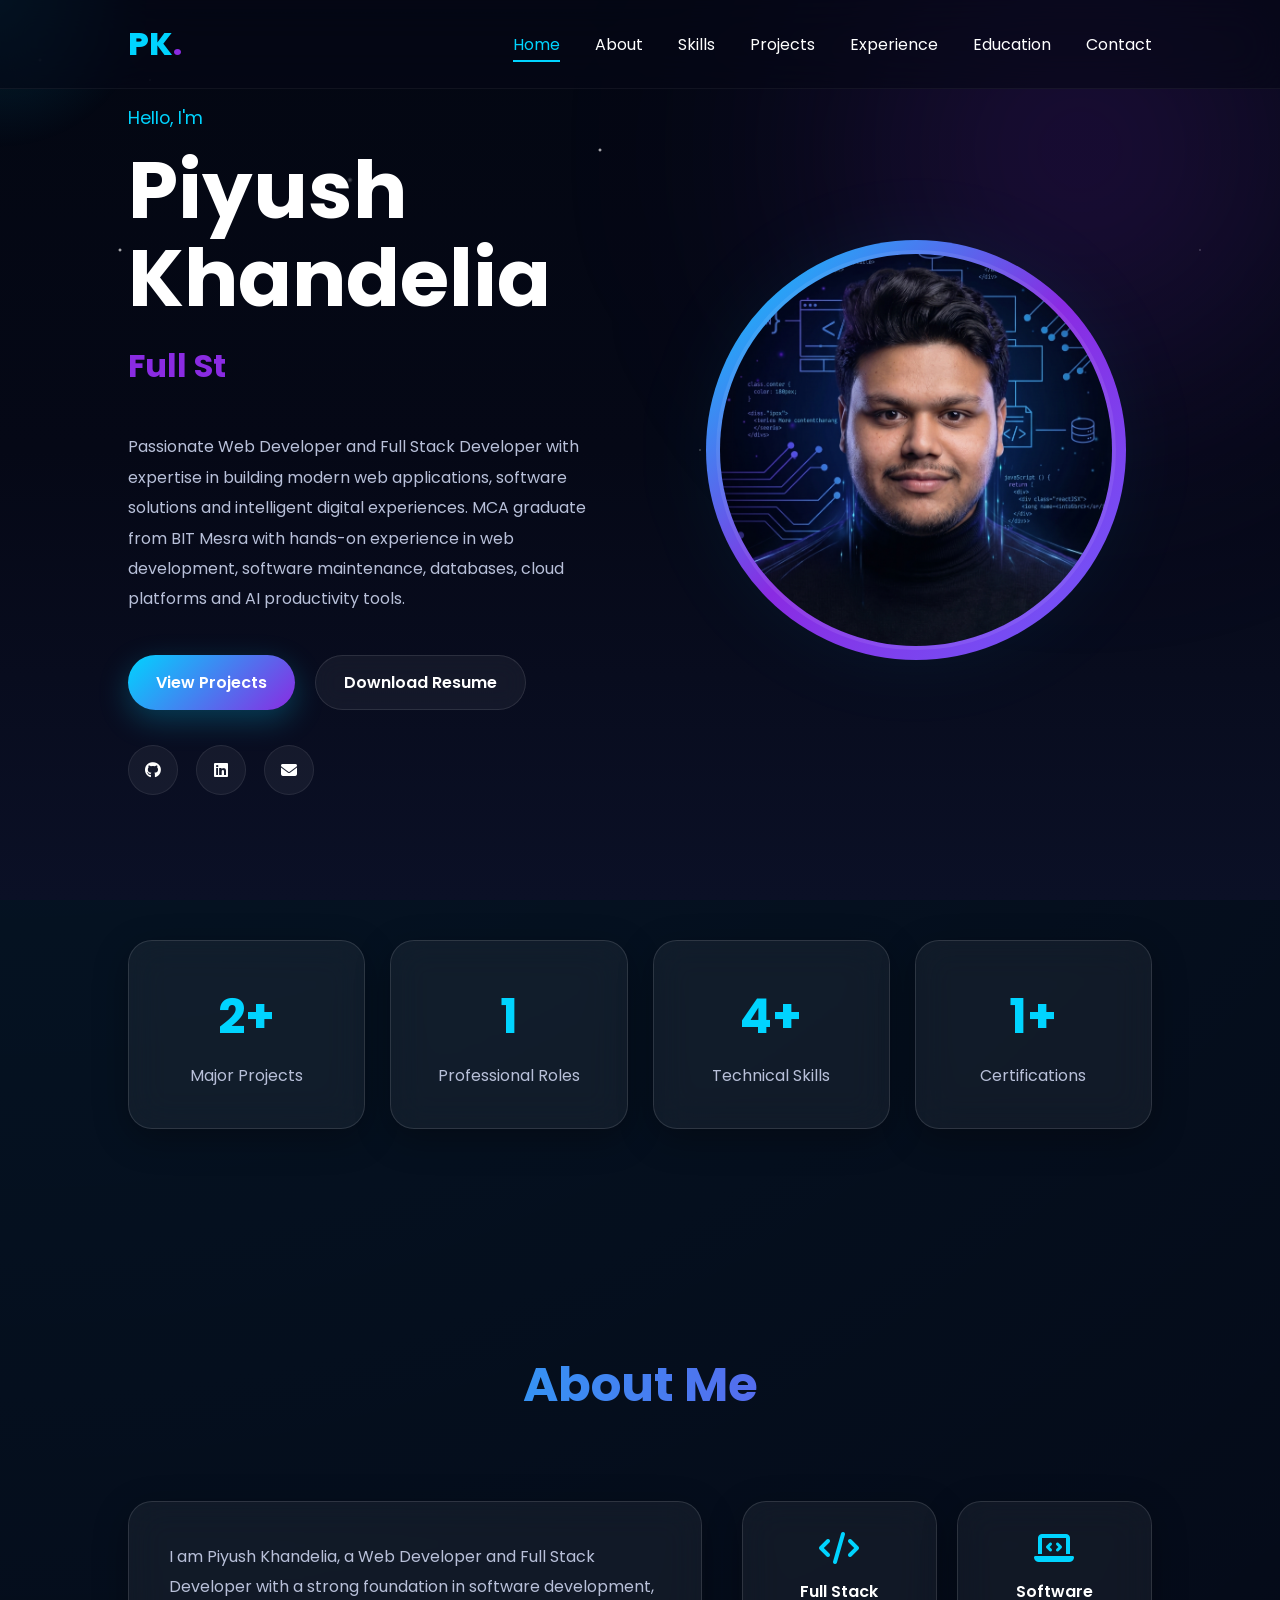
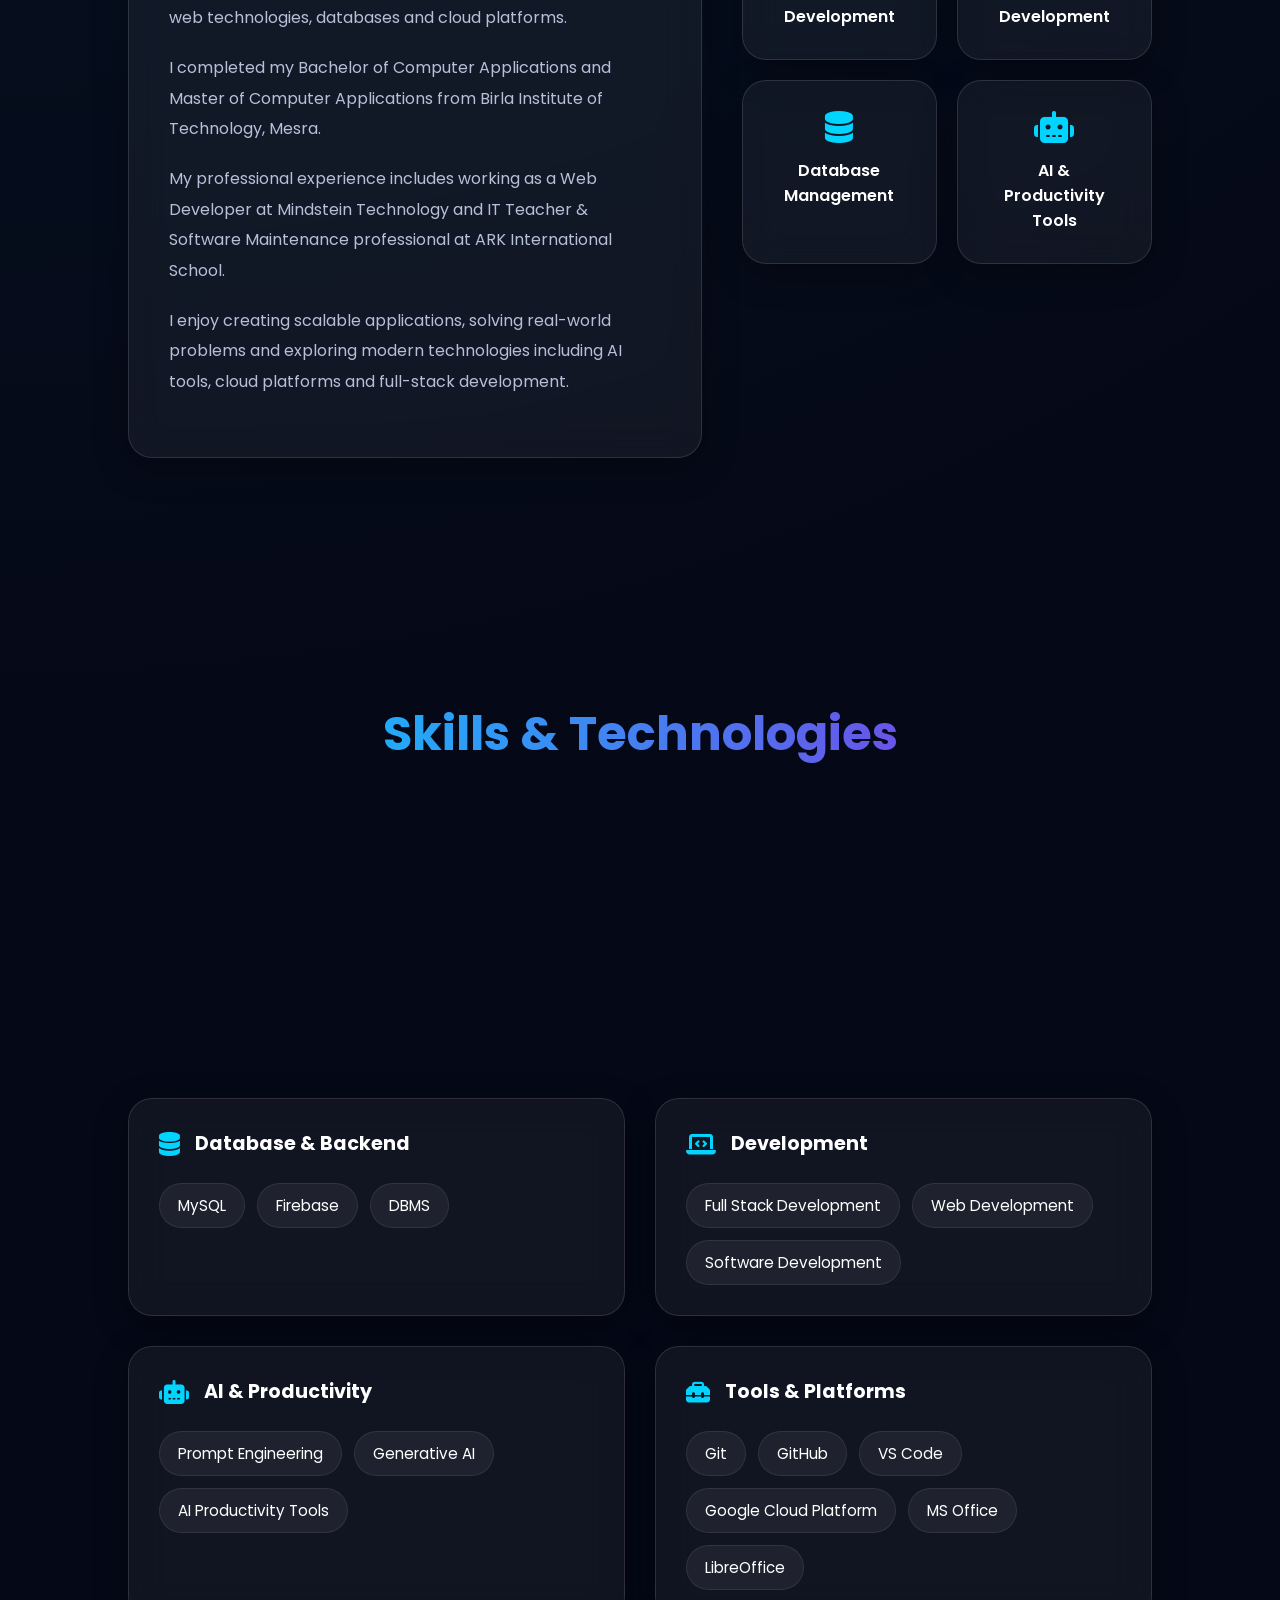
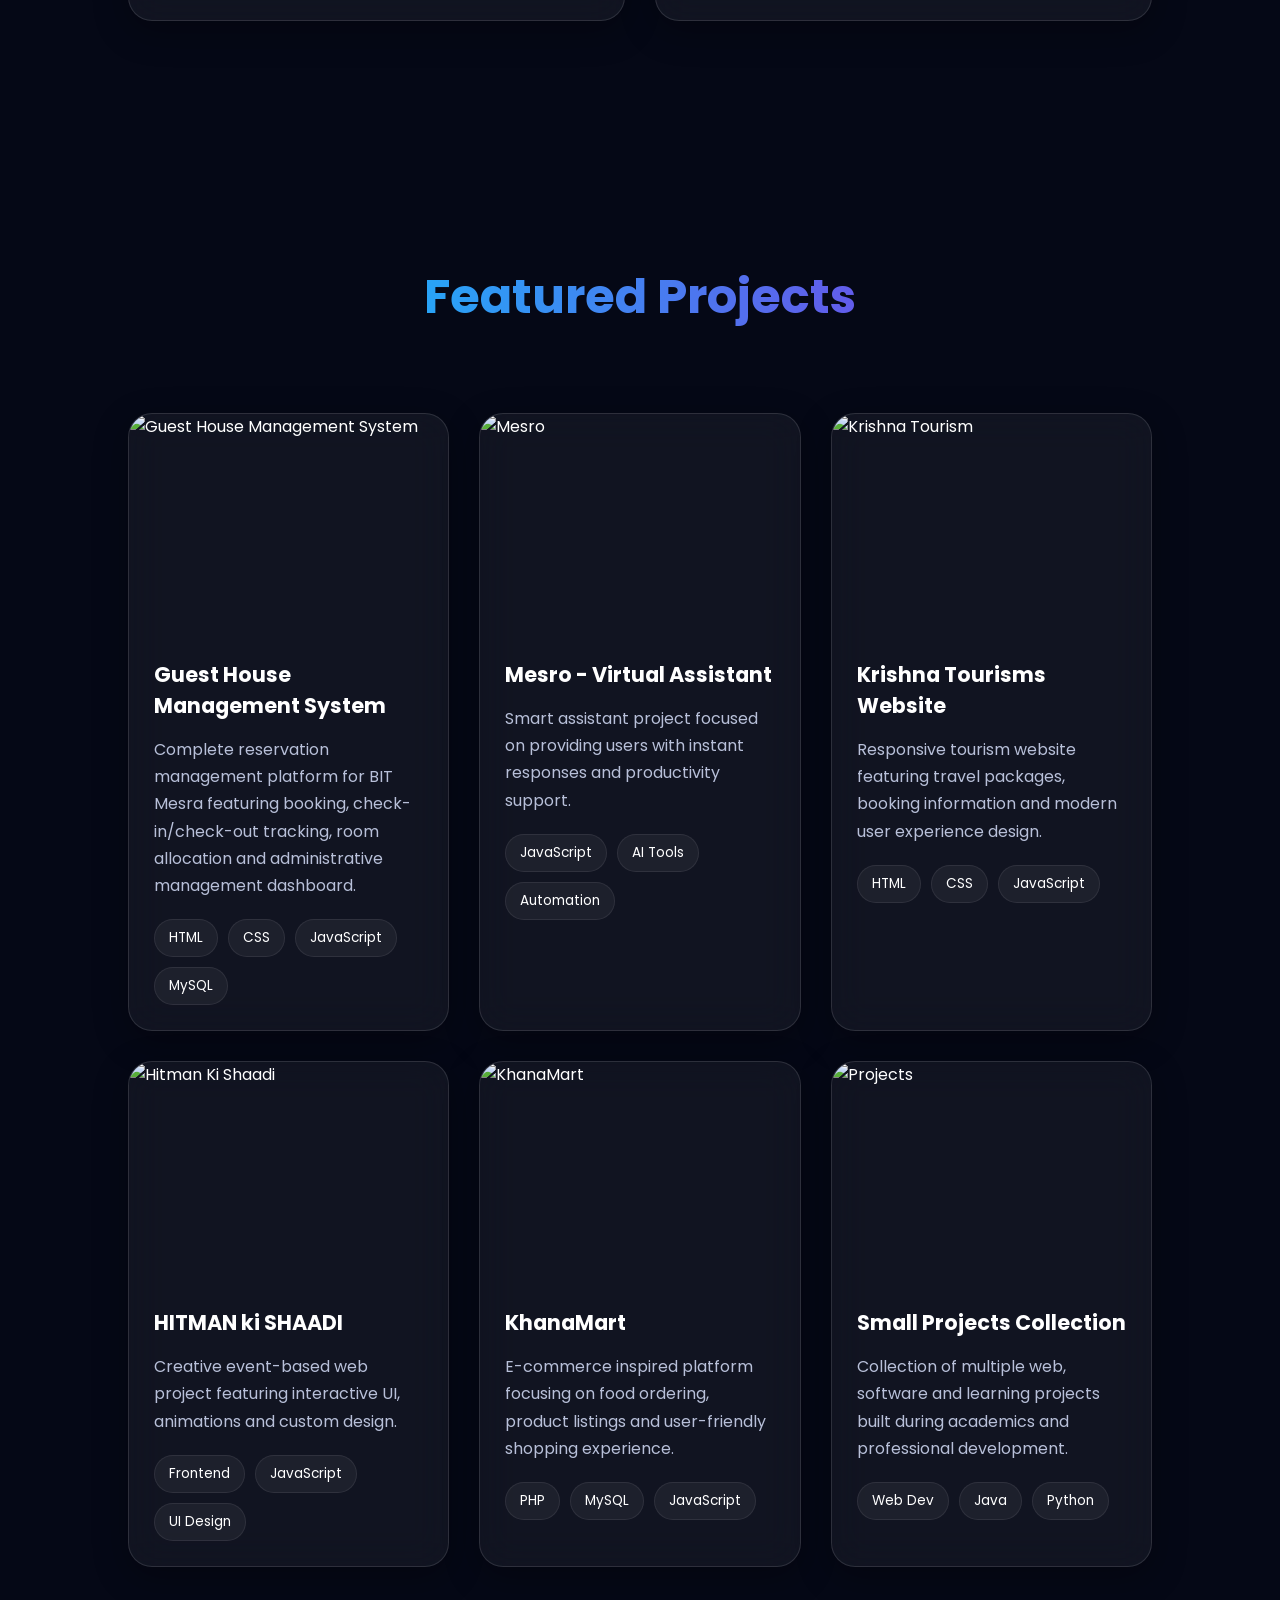
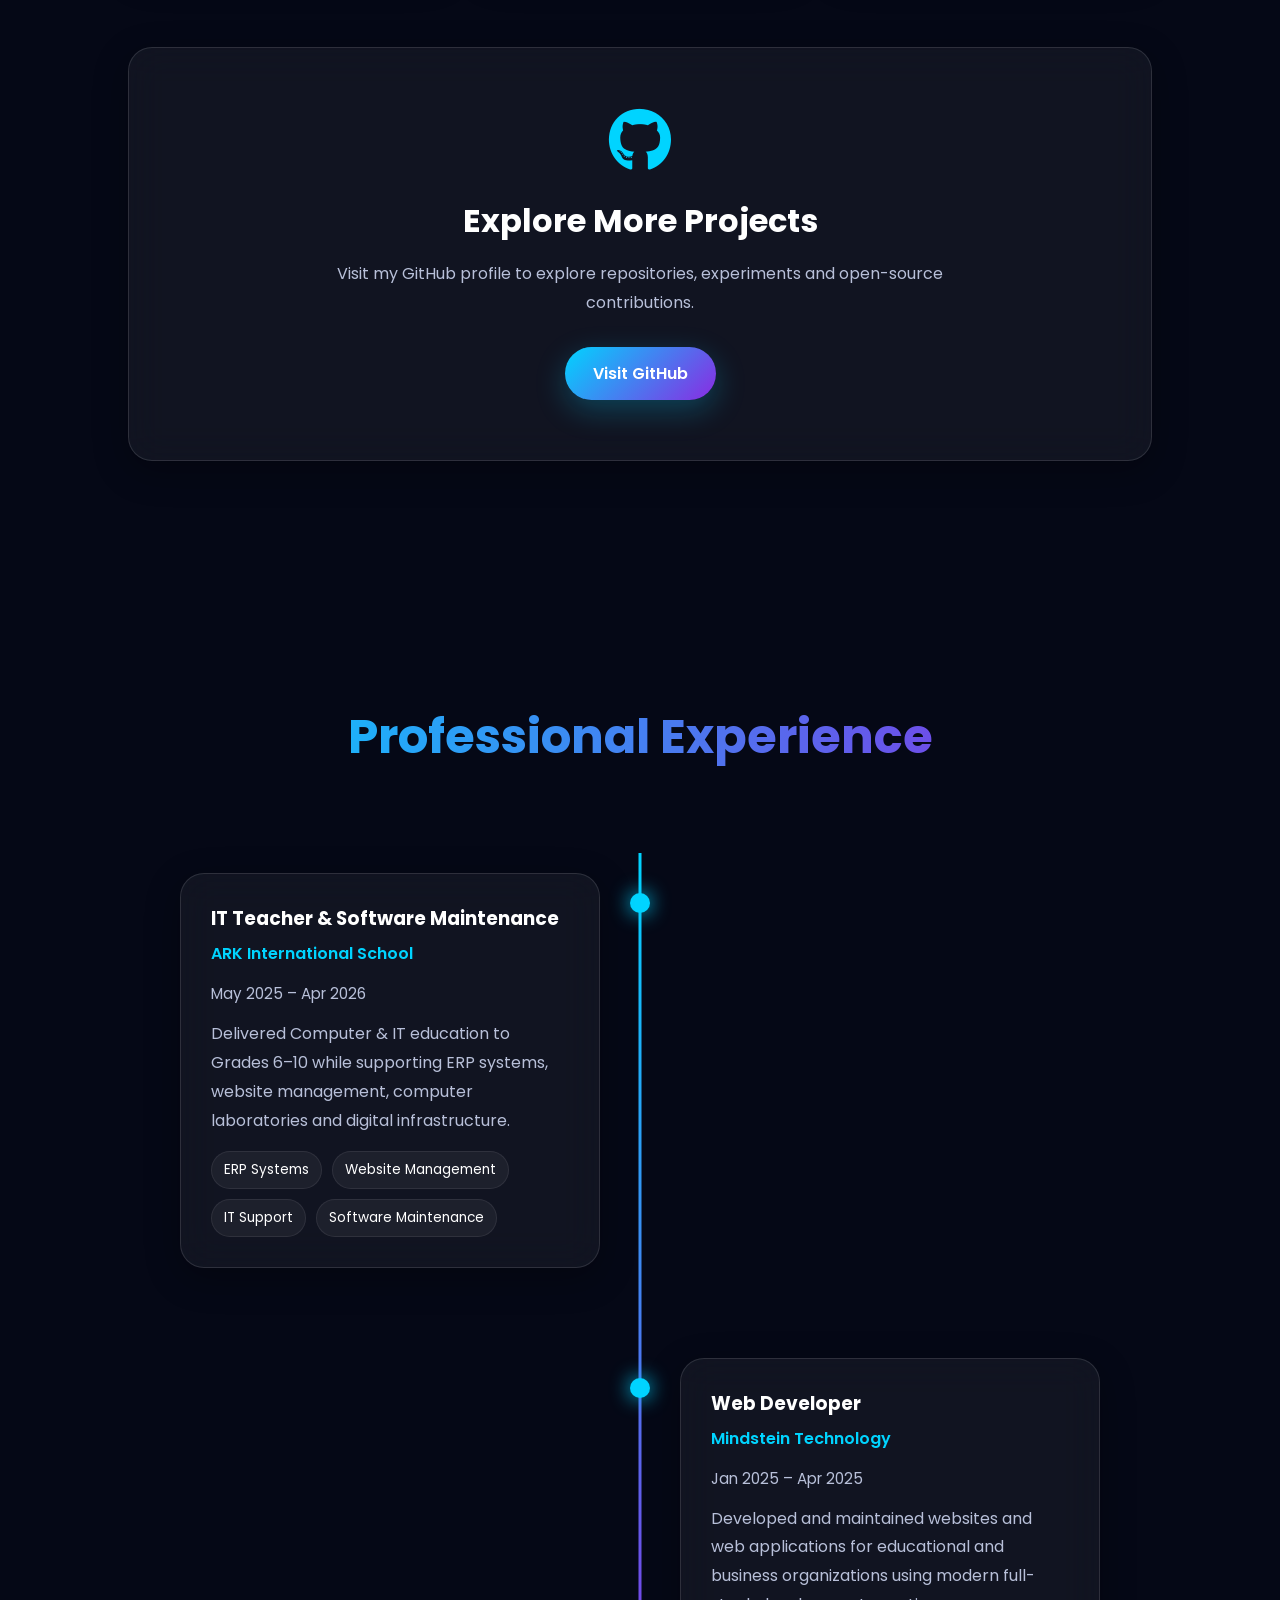
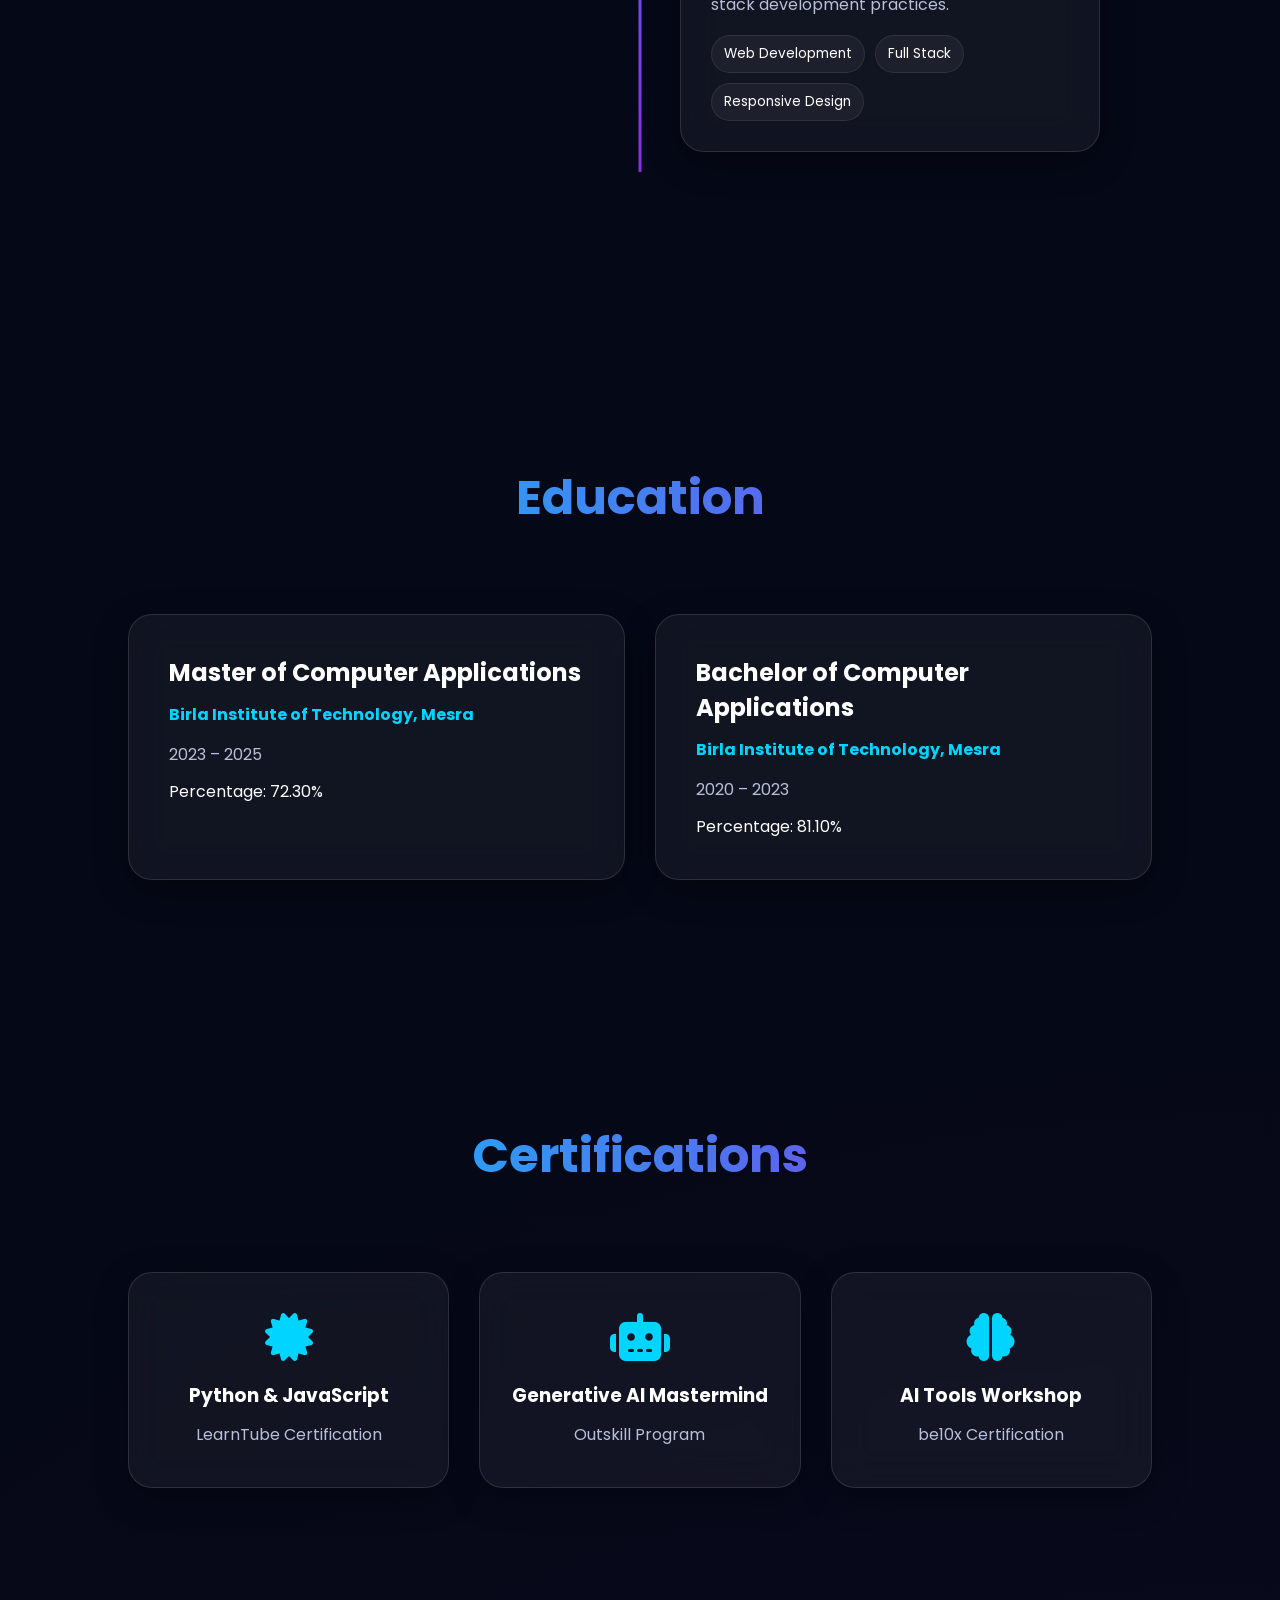
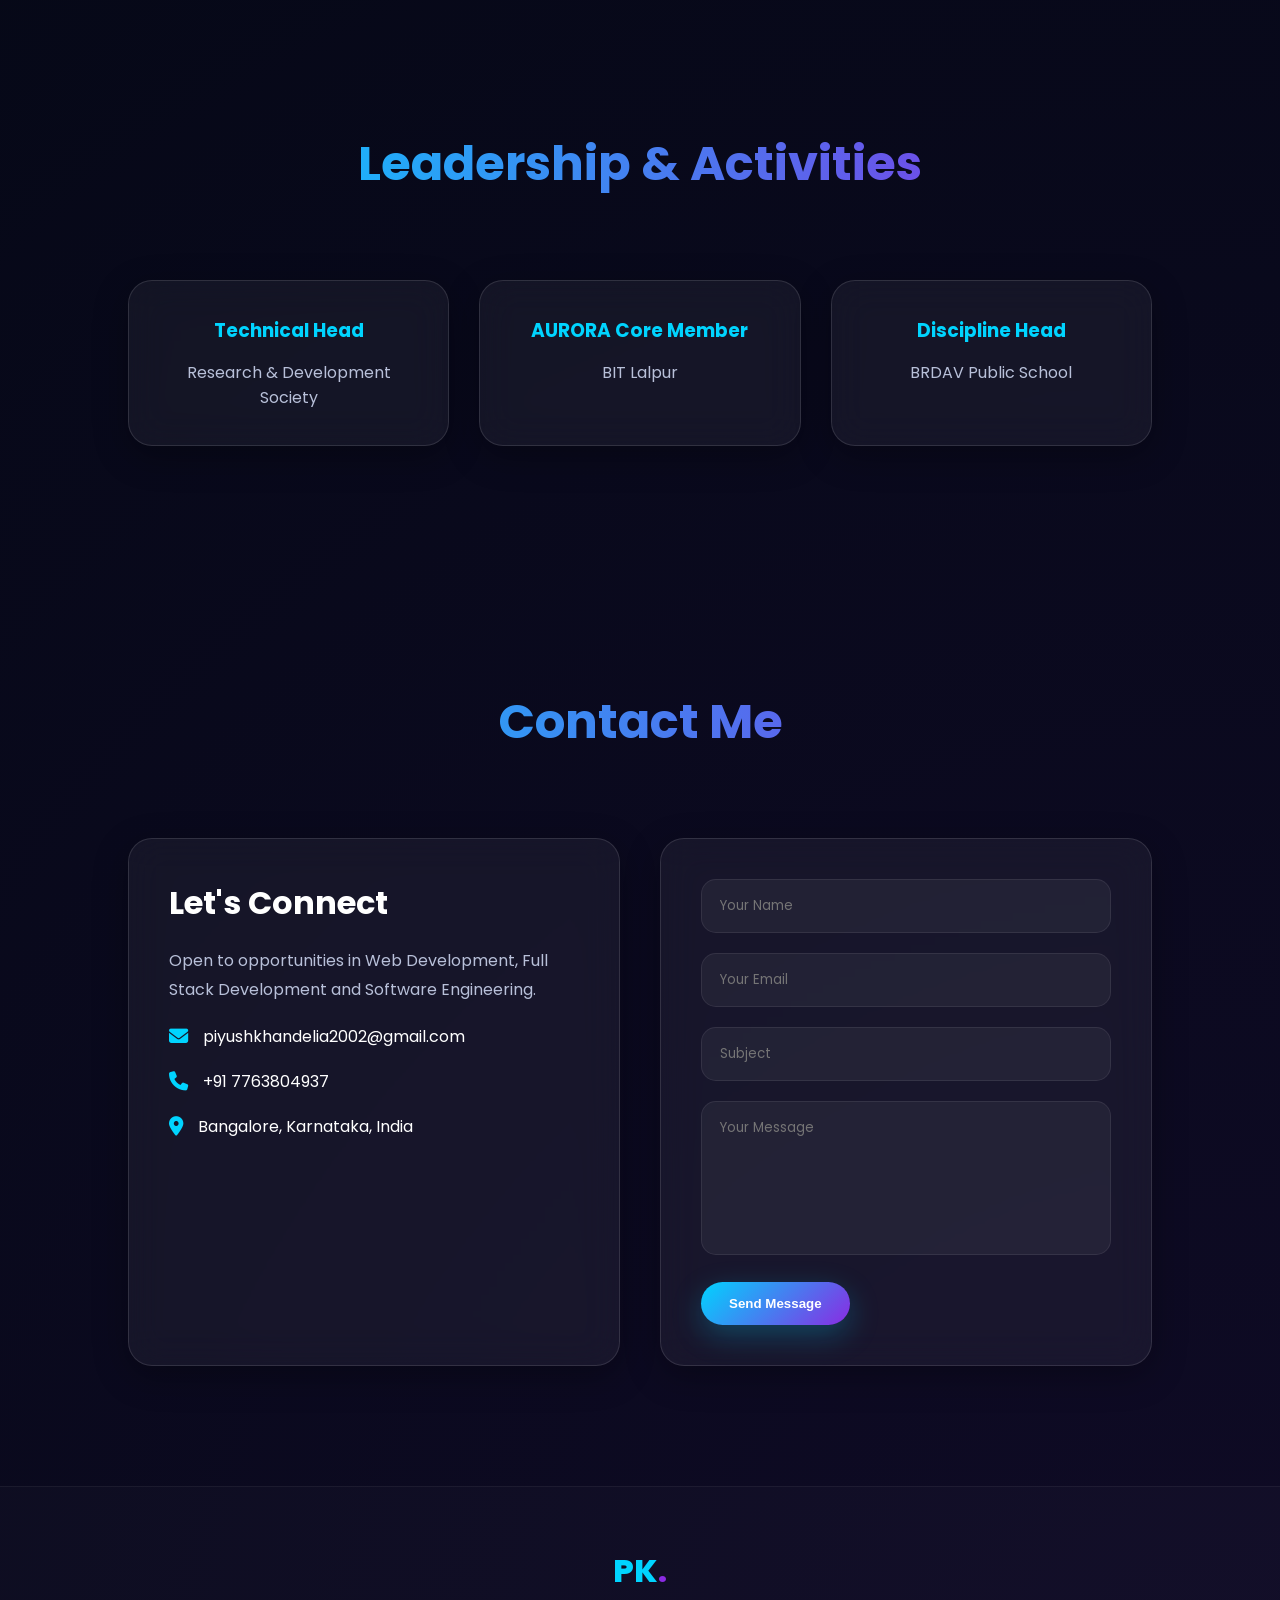
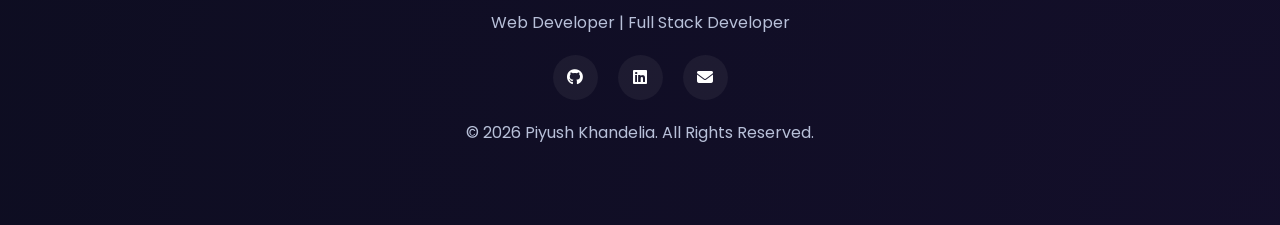
==== commit 4d10c18e: "Updated contact form and portfolio" ====
--- a/index.html
+++ b/index.html
@@ -1288,25 +1288,29 @@
             <form class="contact-form glass-card">
 
                 <input type="text"
-                    placeholder="Your Name"
-                    required>
+                id="name"
+                placeholder="Your Name"
+                required>
 
                 <input type="email"
-                    placeholder="Your Email"
-                    required>
+                id="email"
+                placeholder="Your Email"
+                required>
 
                 <input type="text"
-                    placeholder="Subject">
+                id="subject"
+                placeholder="Subject">
 
                 <textarea rows="6"
-                    placeholder="Your Message"
-                    required></textarea>
+                id="message"
+                placeholder="Your Message"
+                required></textarea>
+
+                <div id="form-message"></div>
 
                 <button type="submit"
-                    class="btn primary-btn">
-
+                class="btn primary-btn">
                     Send Message
-
                 </button>
 
             </form>
--- a/style.css
+++ b/style.css
@@ -404,6 +404,28 @@
 }
 
 /* ===================================
+   CONTACT FORM
+=================================== */
+
+#form-message{
+    display:none;
+    margin-bottom:15px;
+    padding:12px;
+    border-radius:8px;
+    text-align:center;
+}
+
+#form-message.success{
+    background:#d4edda;
+    color:#155724;
+}
+
+#form-message.error{
+    background:#f8d7da;
+    color:#721c24;
+}
+
+/* ===================================
    NAVBAR
 =================================== */
 
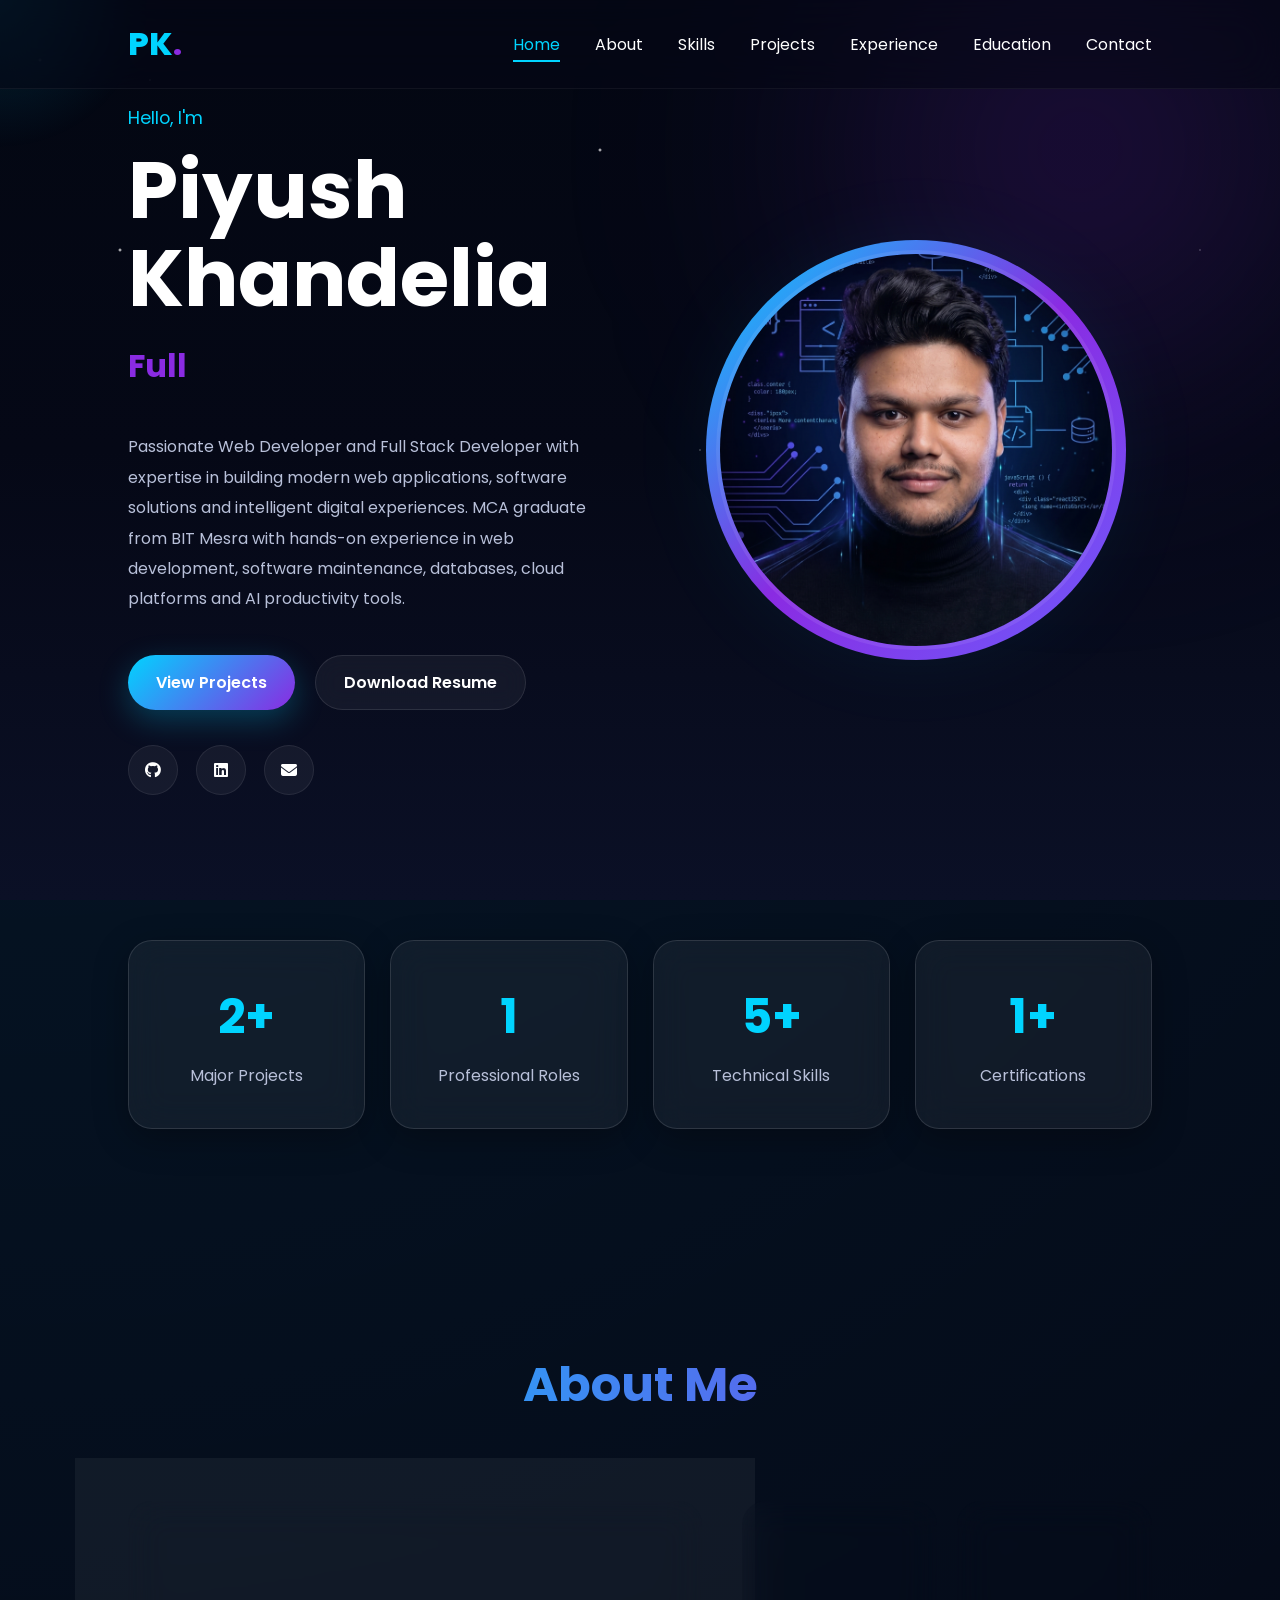
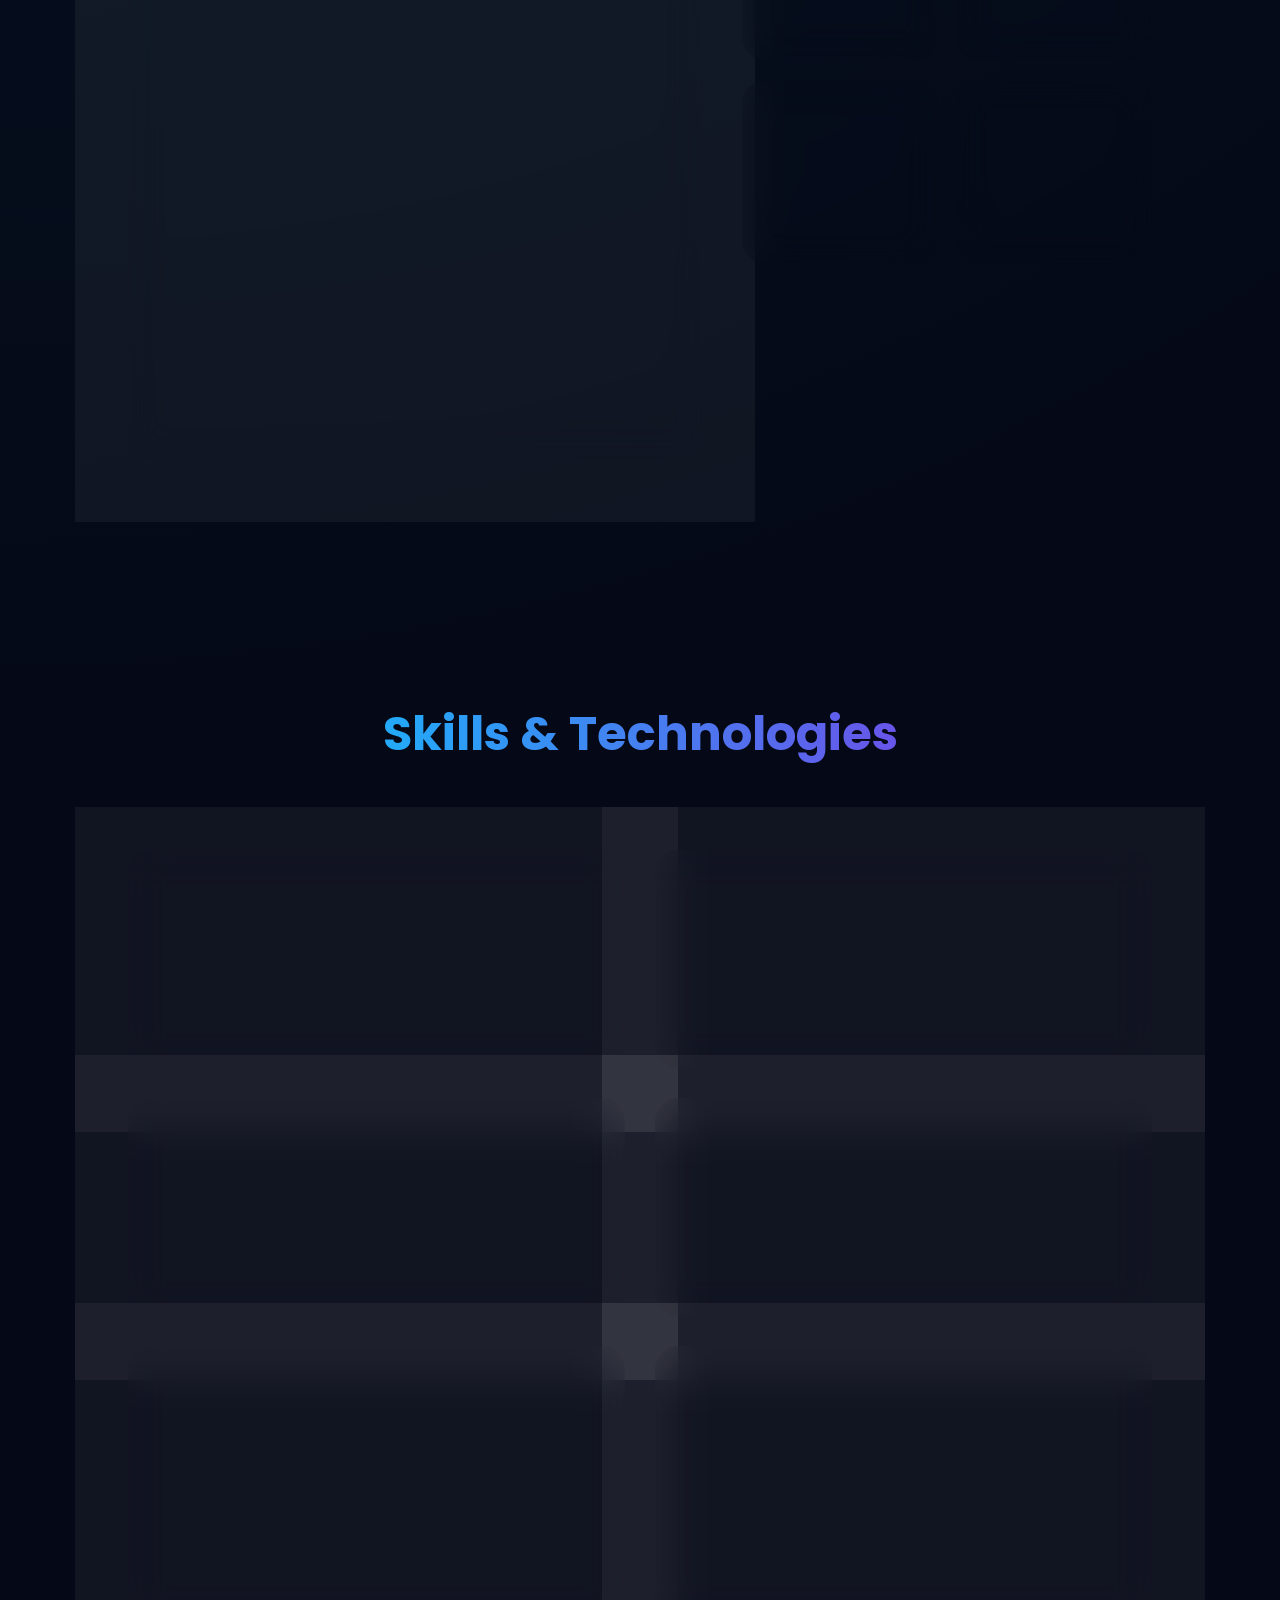
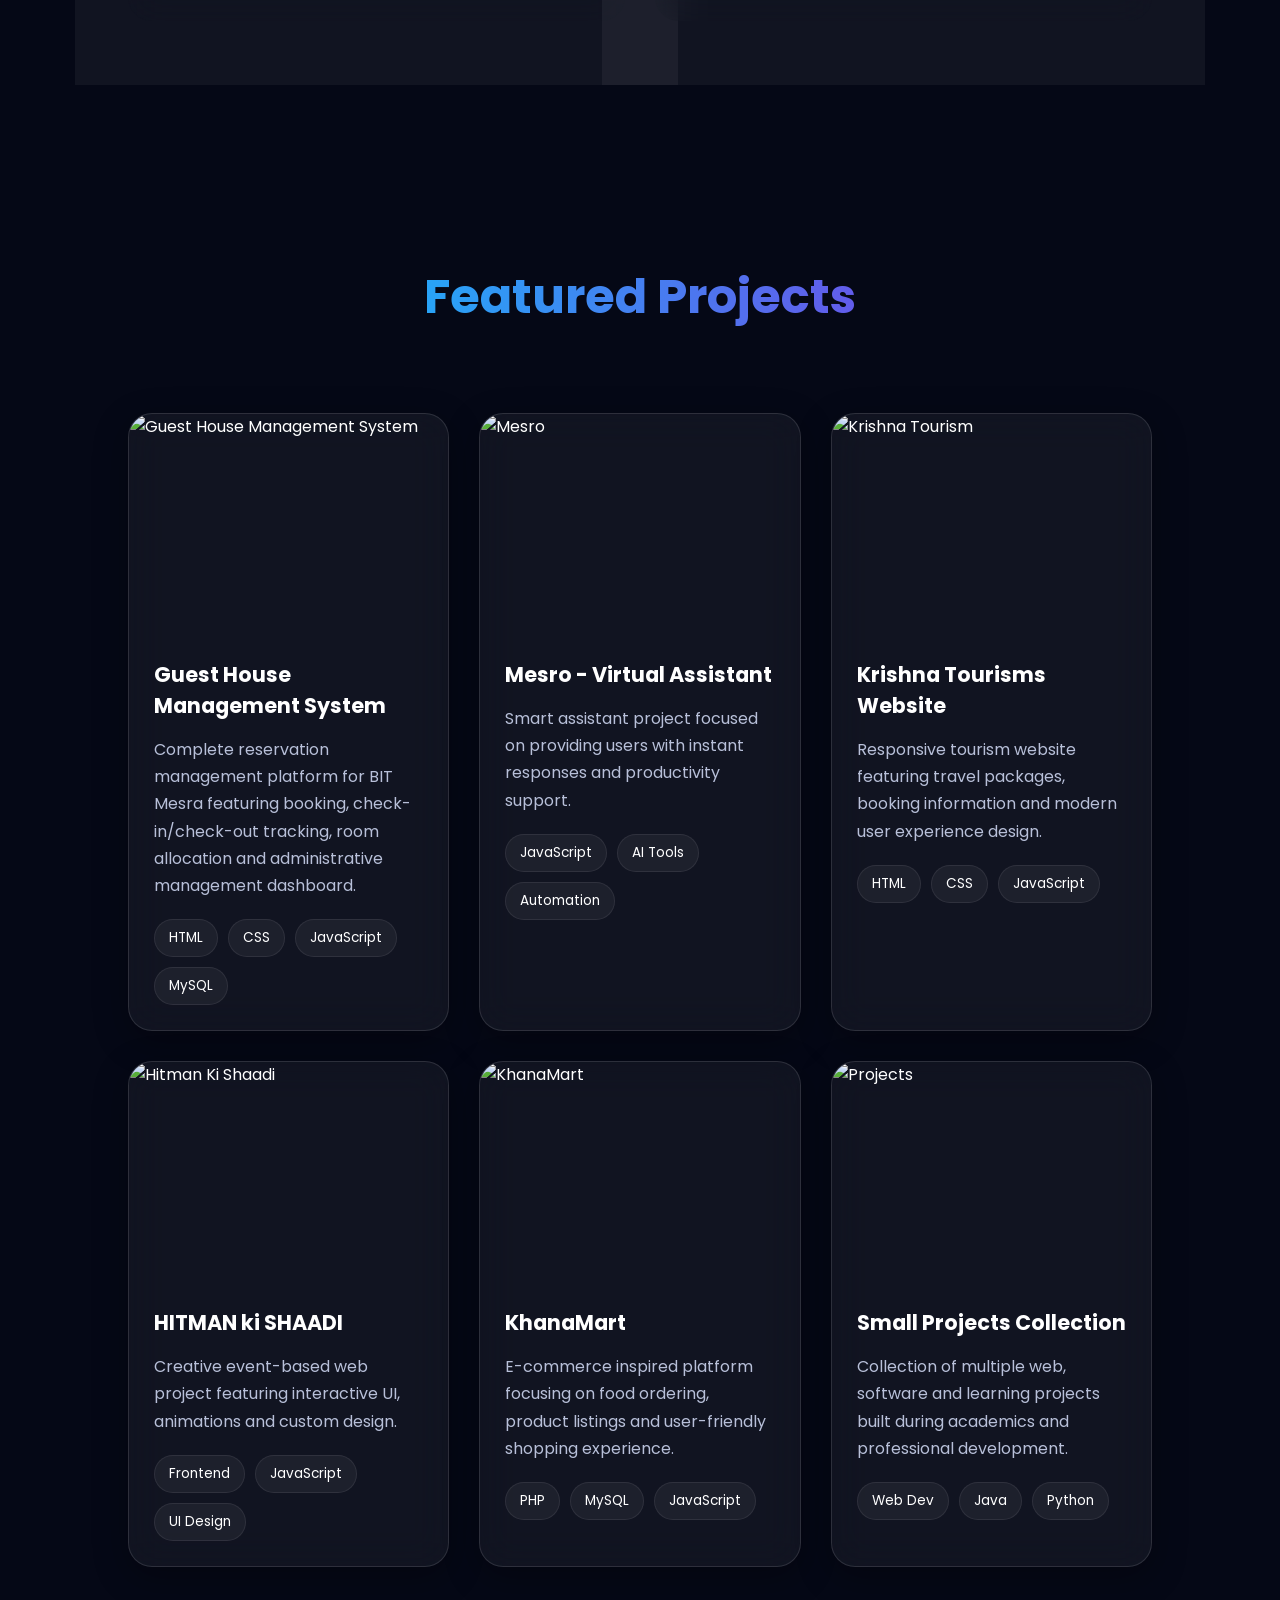
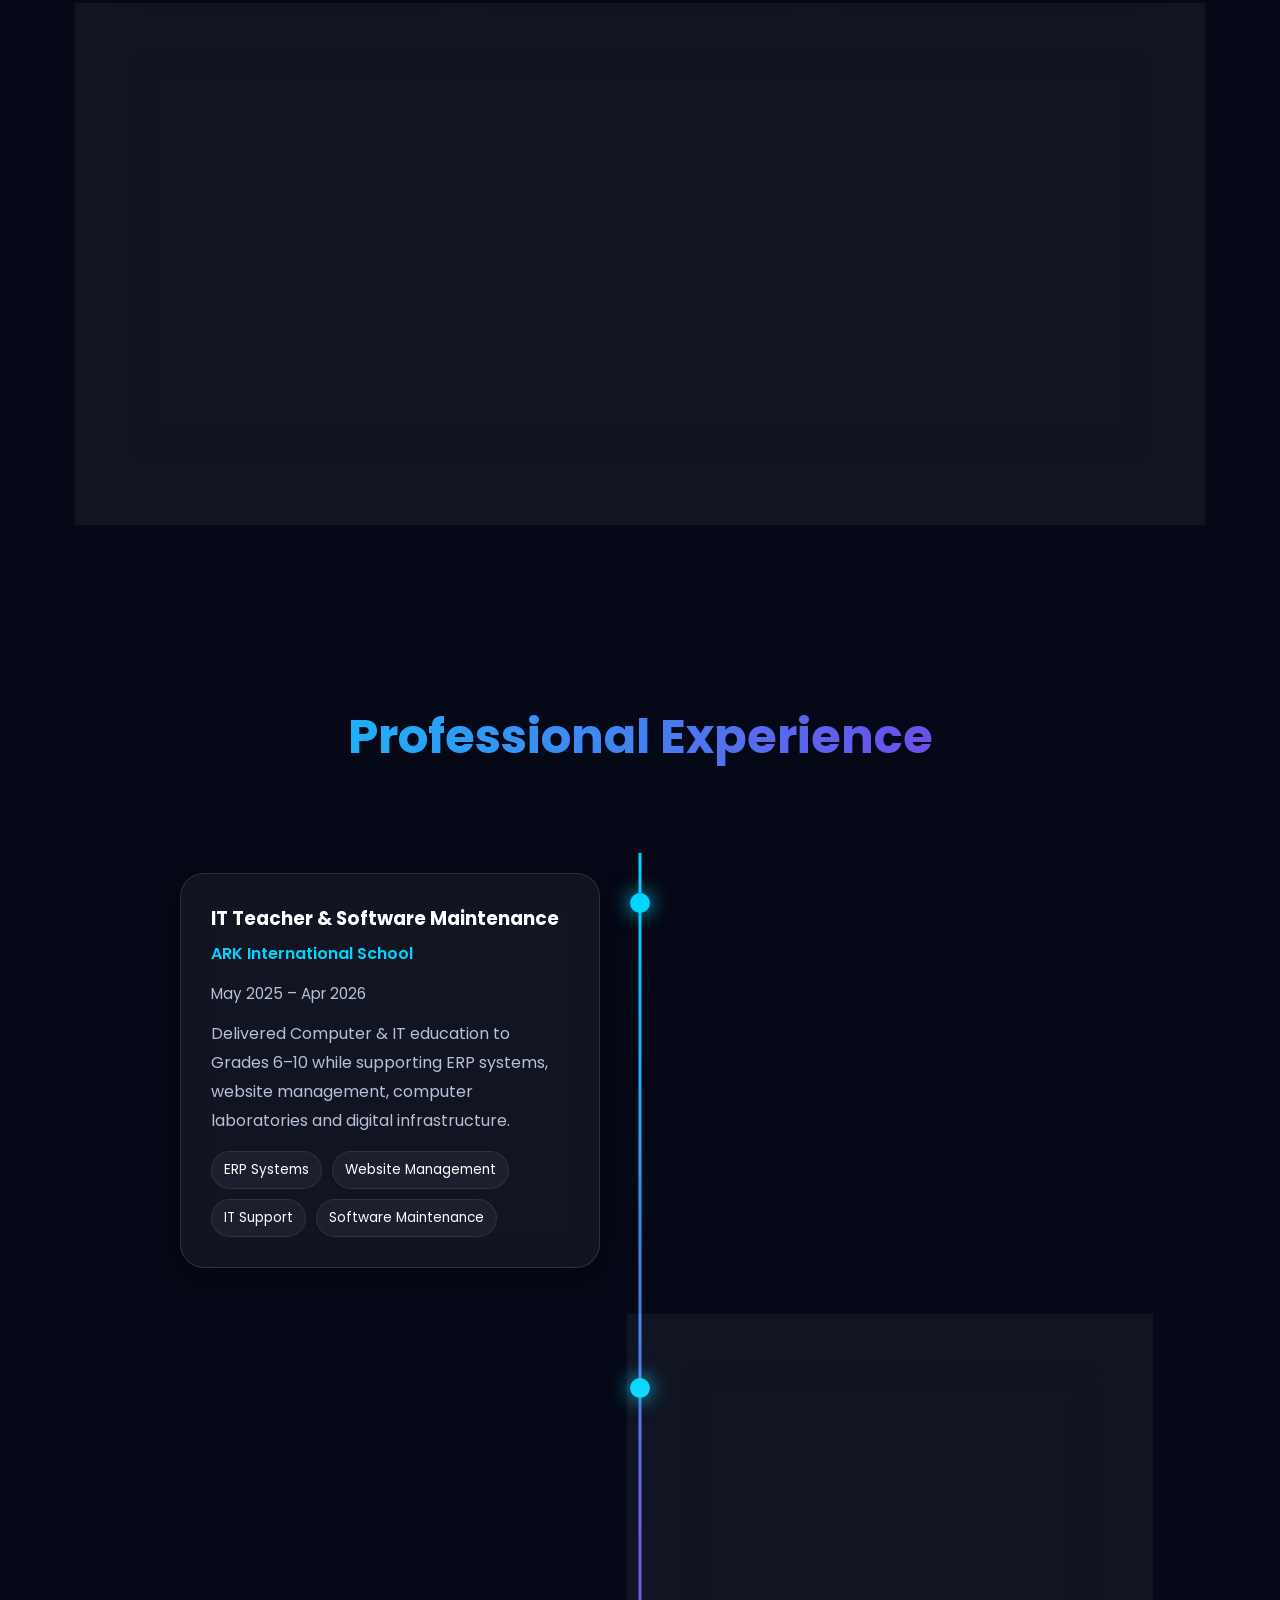
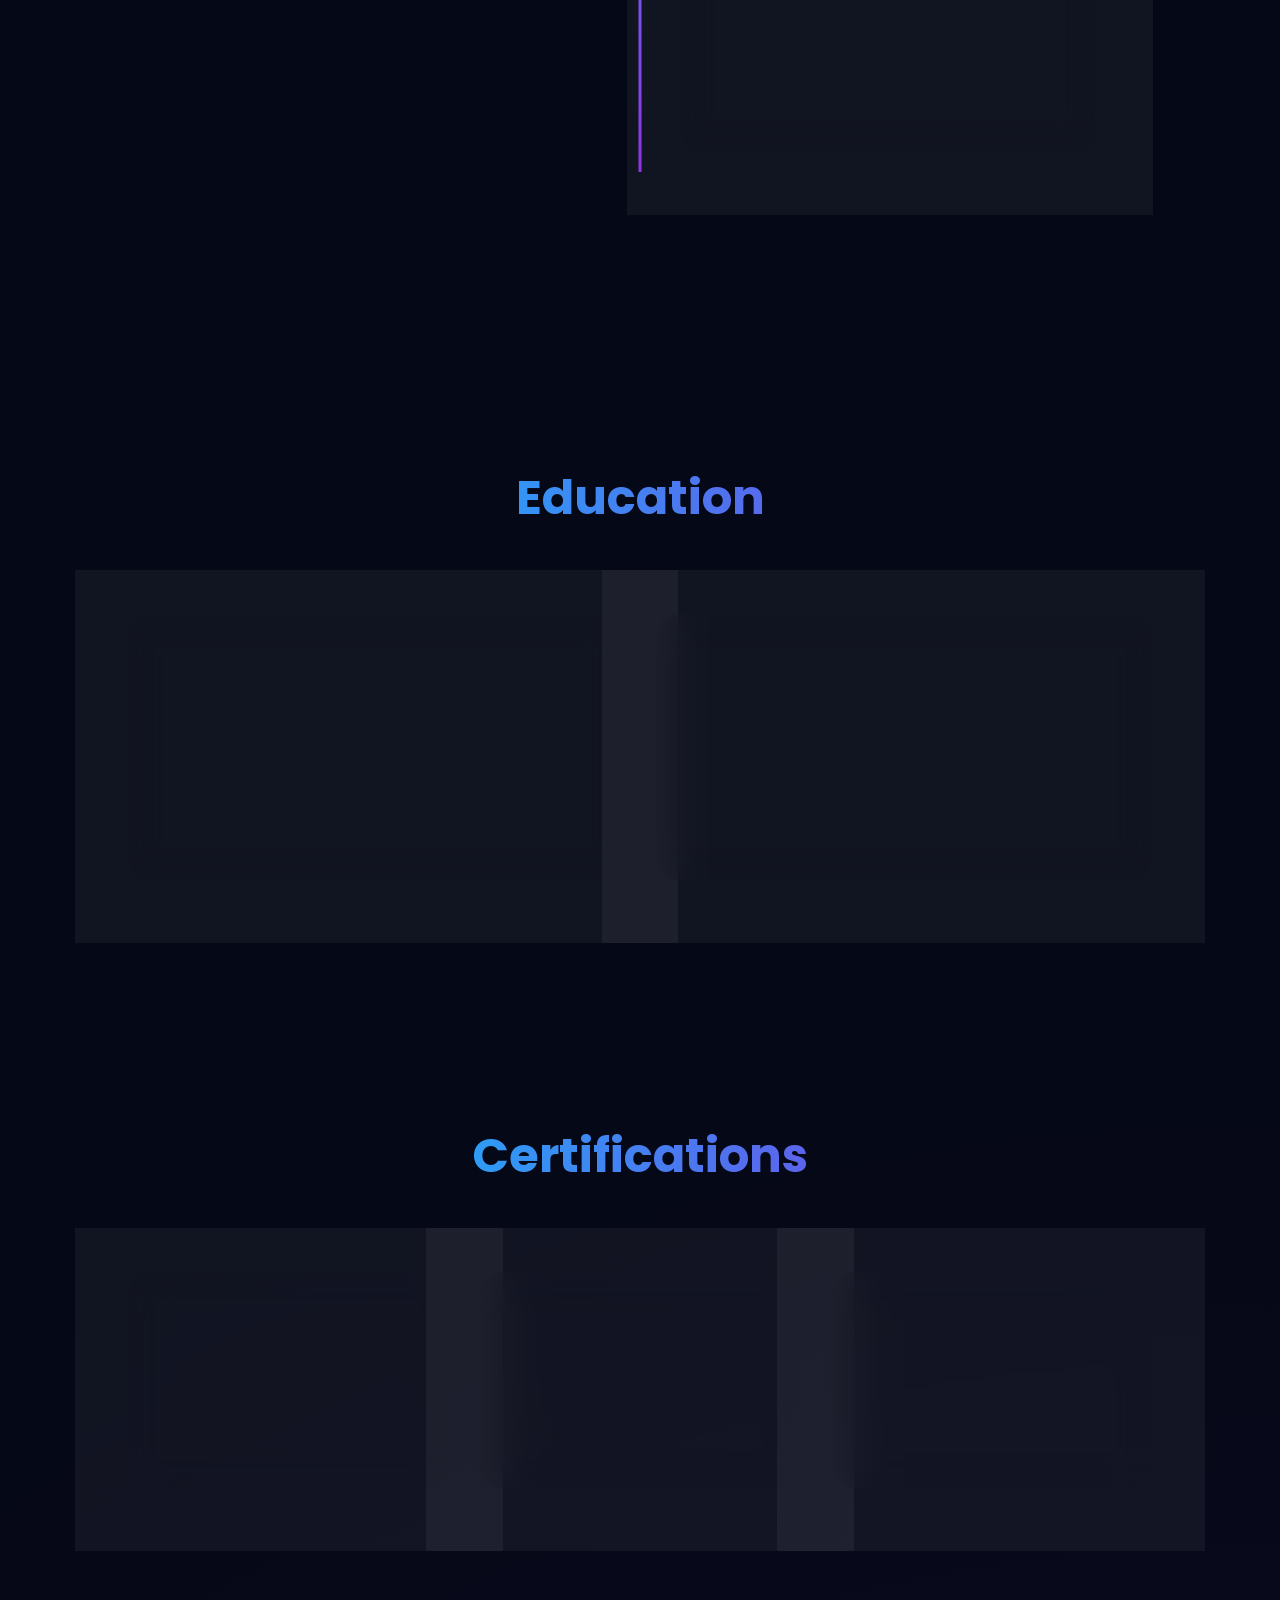
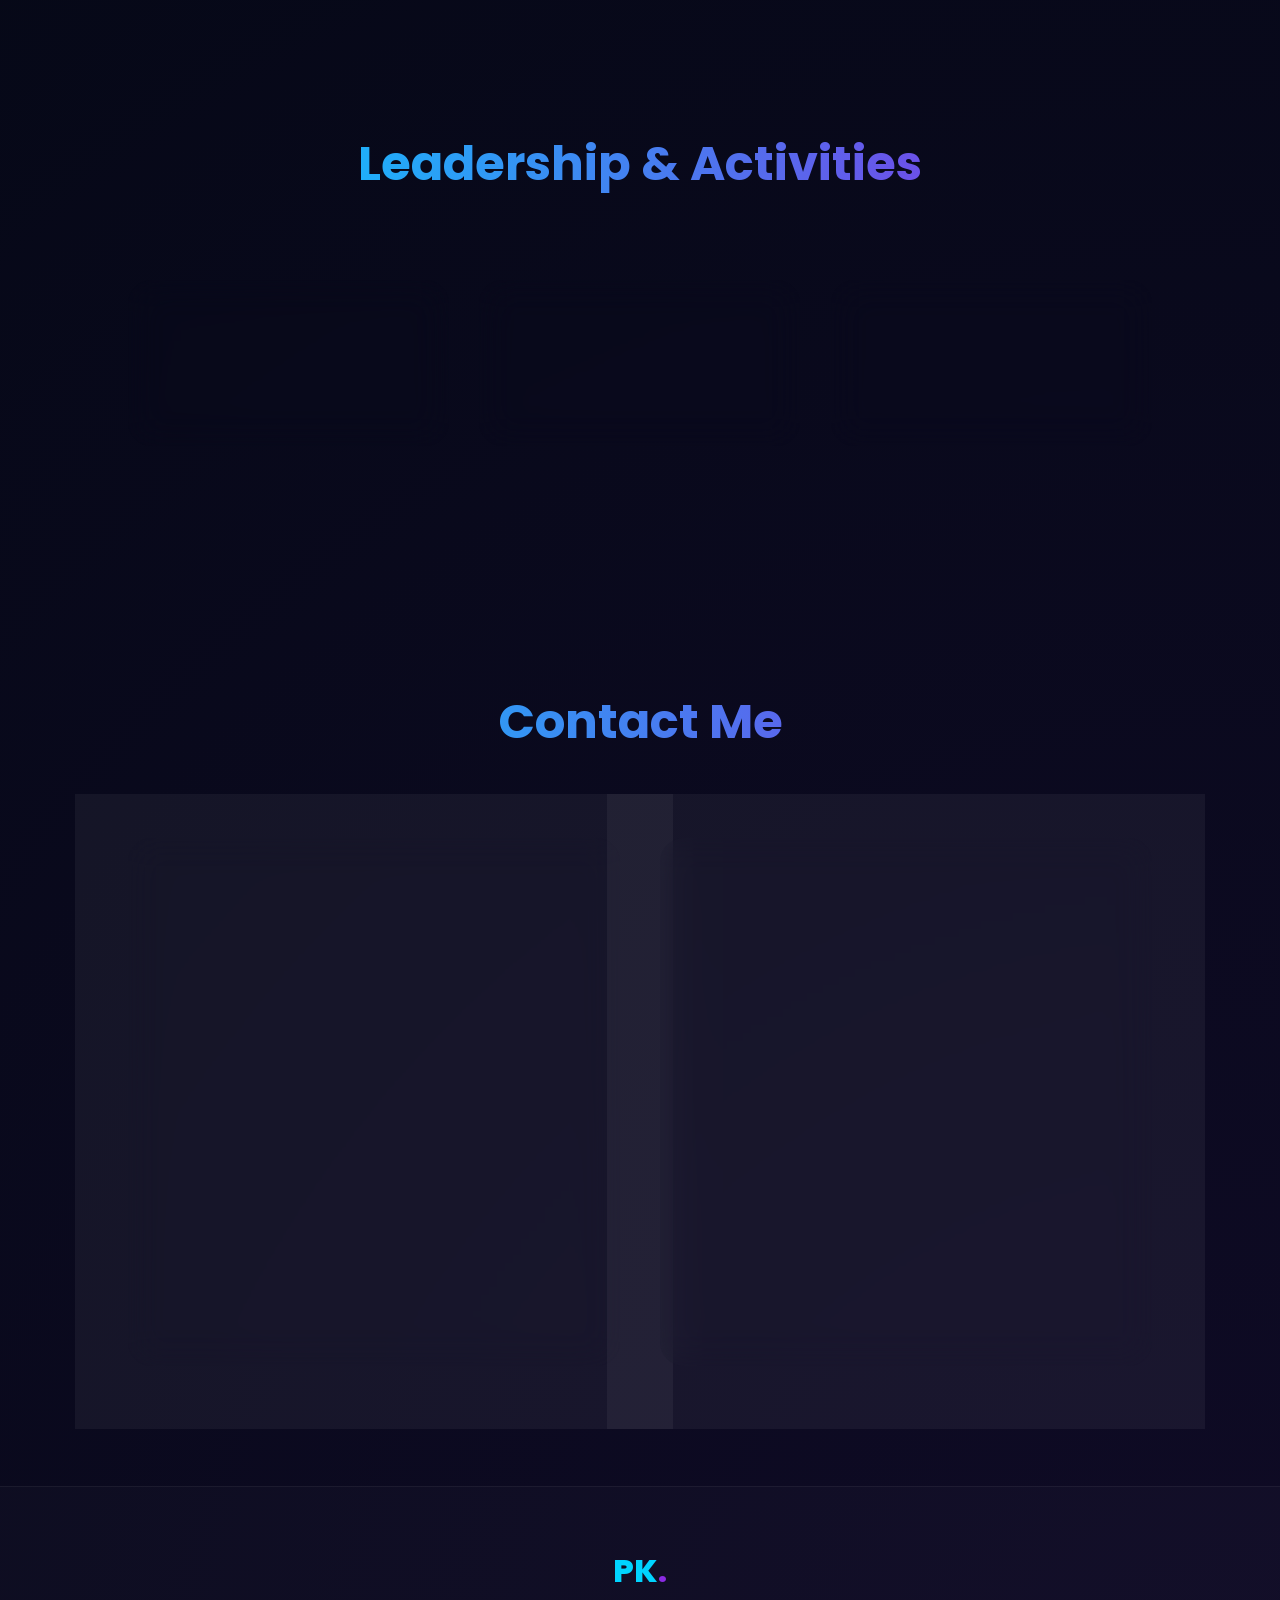
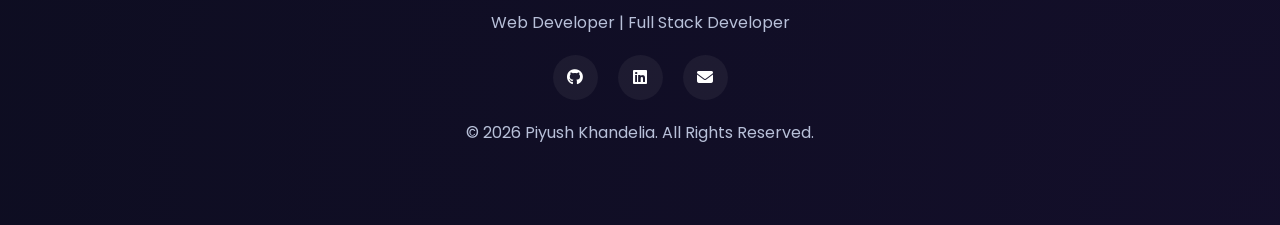
==== commit 2bd382d3: "Your commit message" ====
--- a/index.html
+++ b/index.html
@@ -1285,24 +1285,41 @@
 
             </div>
 
-            <form class="contact-form glass-card">
+            <form action="https://api.web3forms.com/submit"
+            method="POST"
+            class="contact-form glass-card">
+
+                <!-- Web3Forms Access Key -->
+                <input type="hidden"
+                name="access_key"
+                value="033d3c98-bbb3-47ec-83ac-6697fa399063">
+
+                <!-- Optional: Prevent Spam -->
+                <input type="checkbox"
+                name="botcheck"
+                class="hidden"
+                style="display:none;">
 
                 <input type="text"
                 id="name"
+                name="name"
                 placeholder="Your Name"
                 required>
 
                 <input type="email"
                 id="email"
+                name="email"
                 placeholder="Your Email"
                 required>
 
                 <input type="text"
                 id="subject"
+                name="subject"
                 placeholder="Subject">
 
                 <textarea rows="6"
                 id="message"
+                name="message"
                 placeholder="Your Message"
                 required></textarea>
 
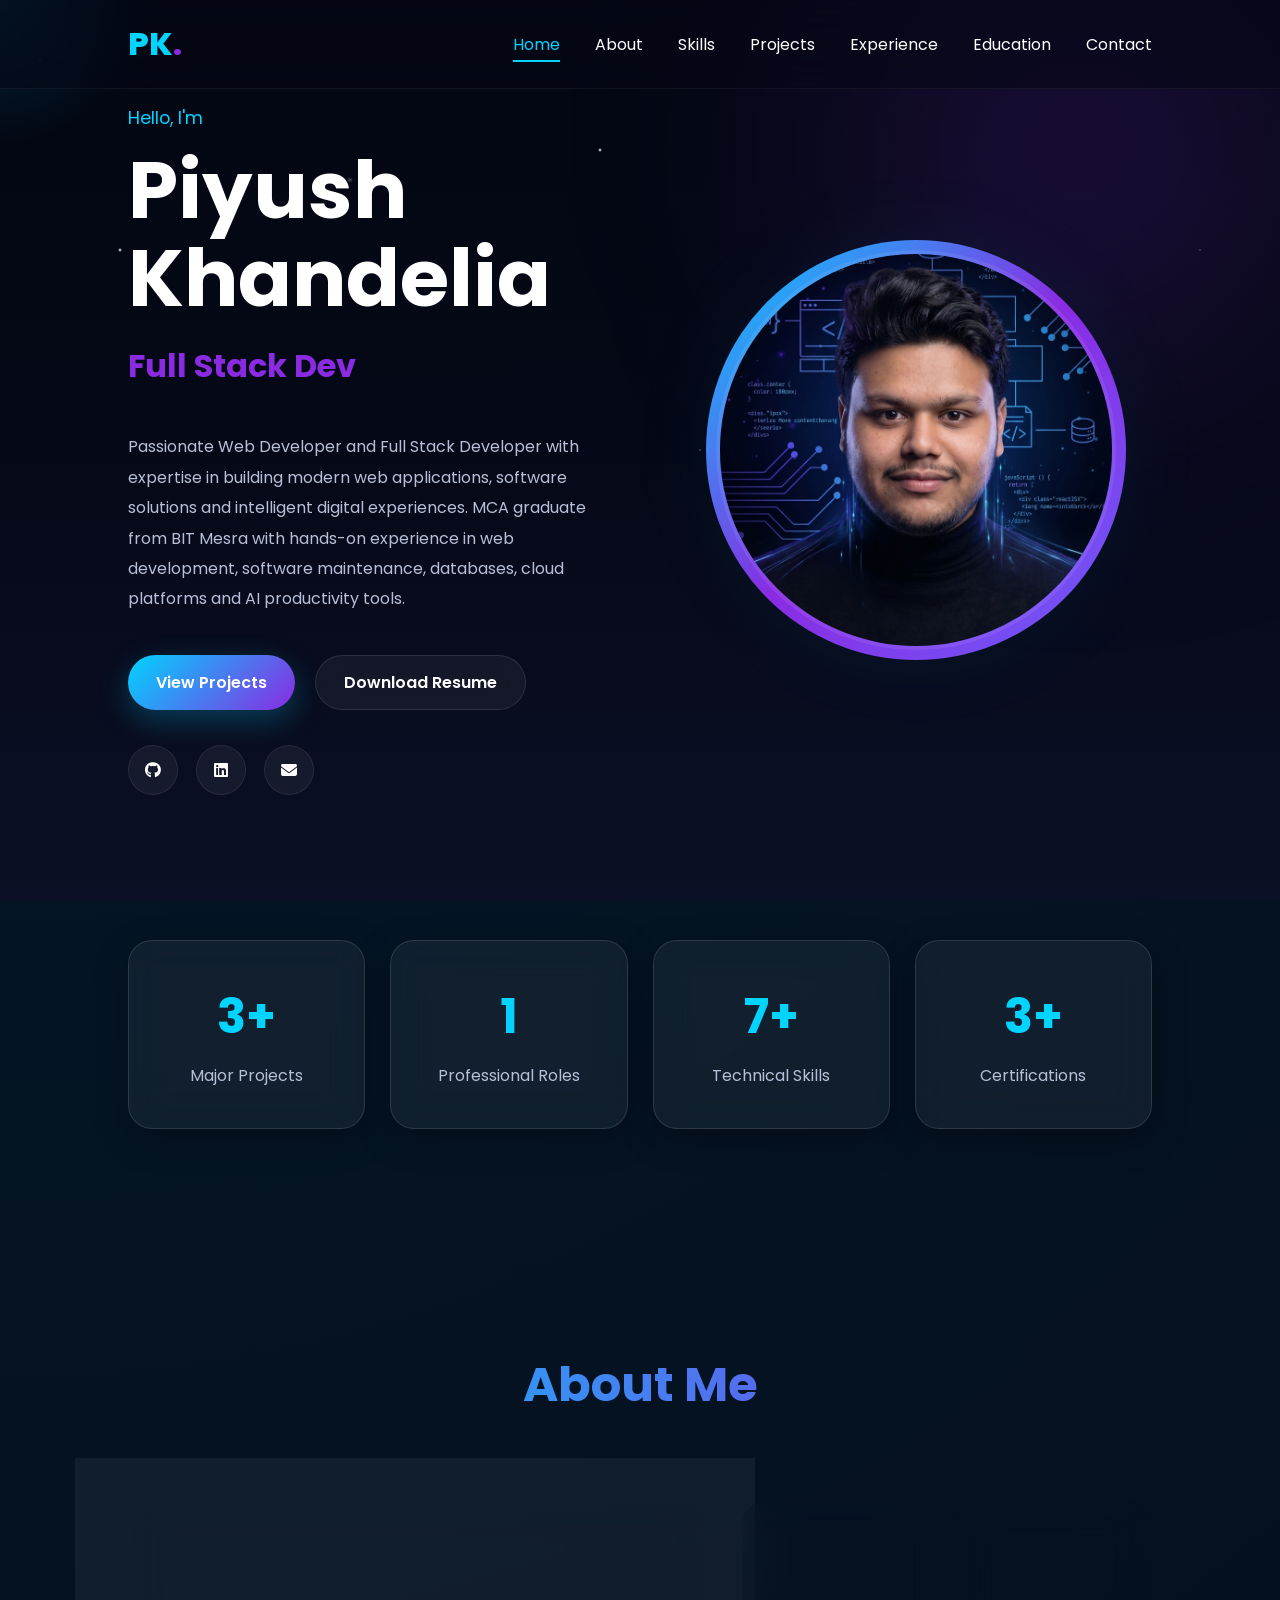
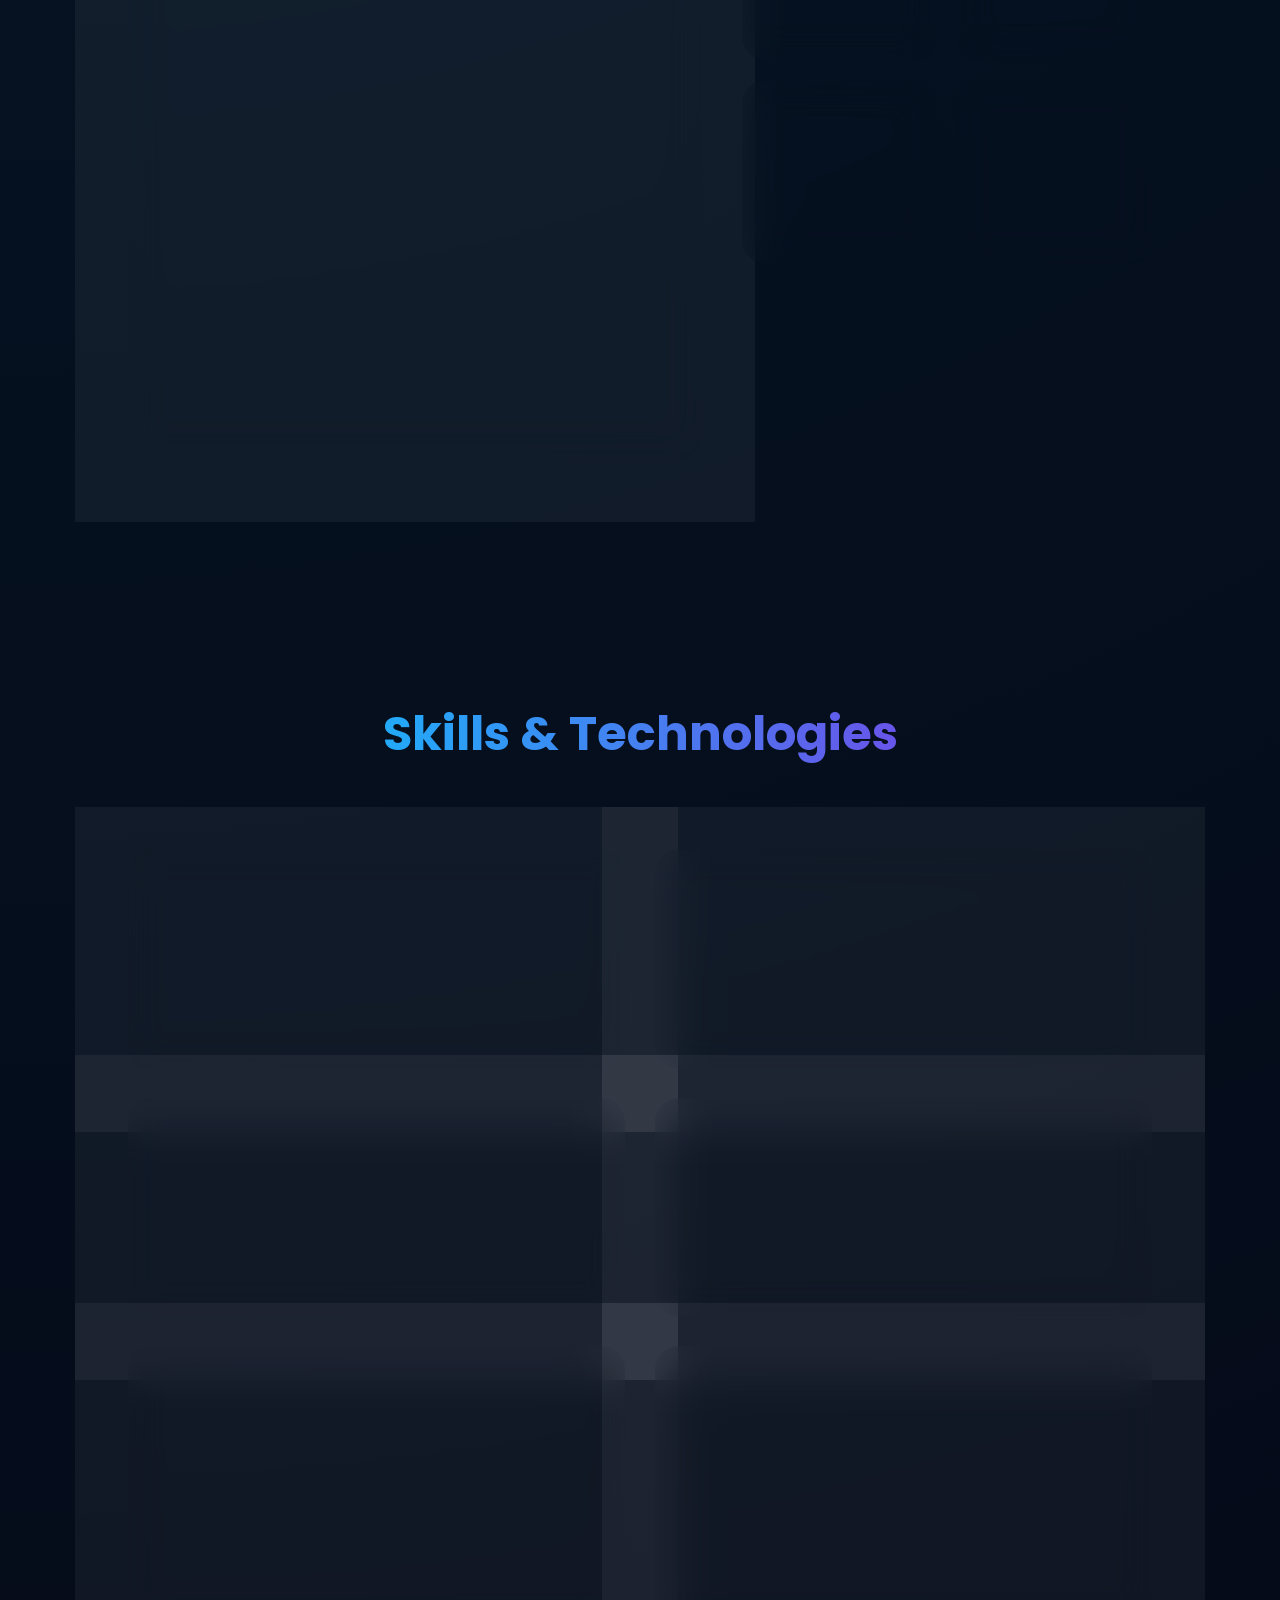
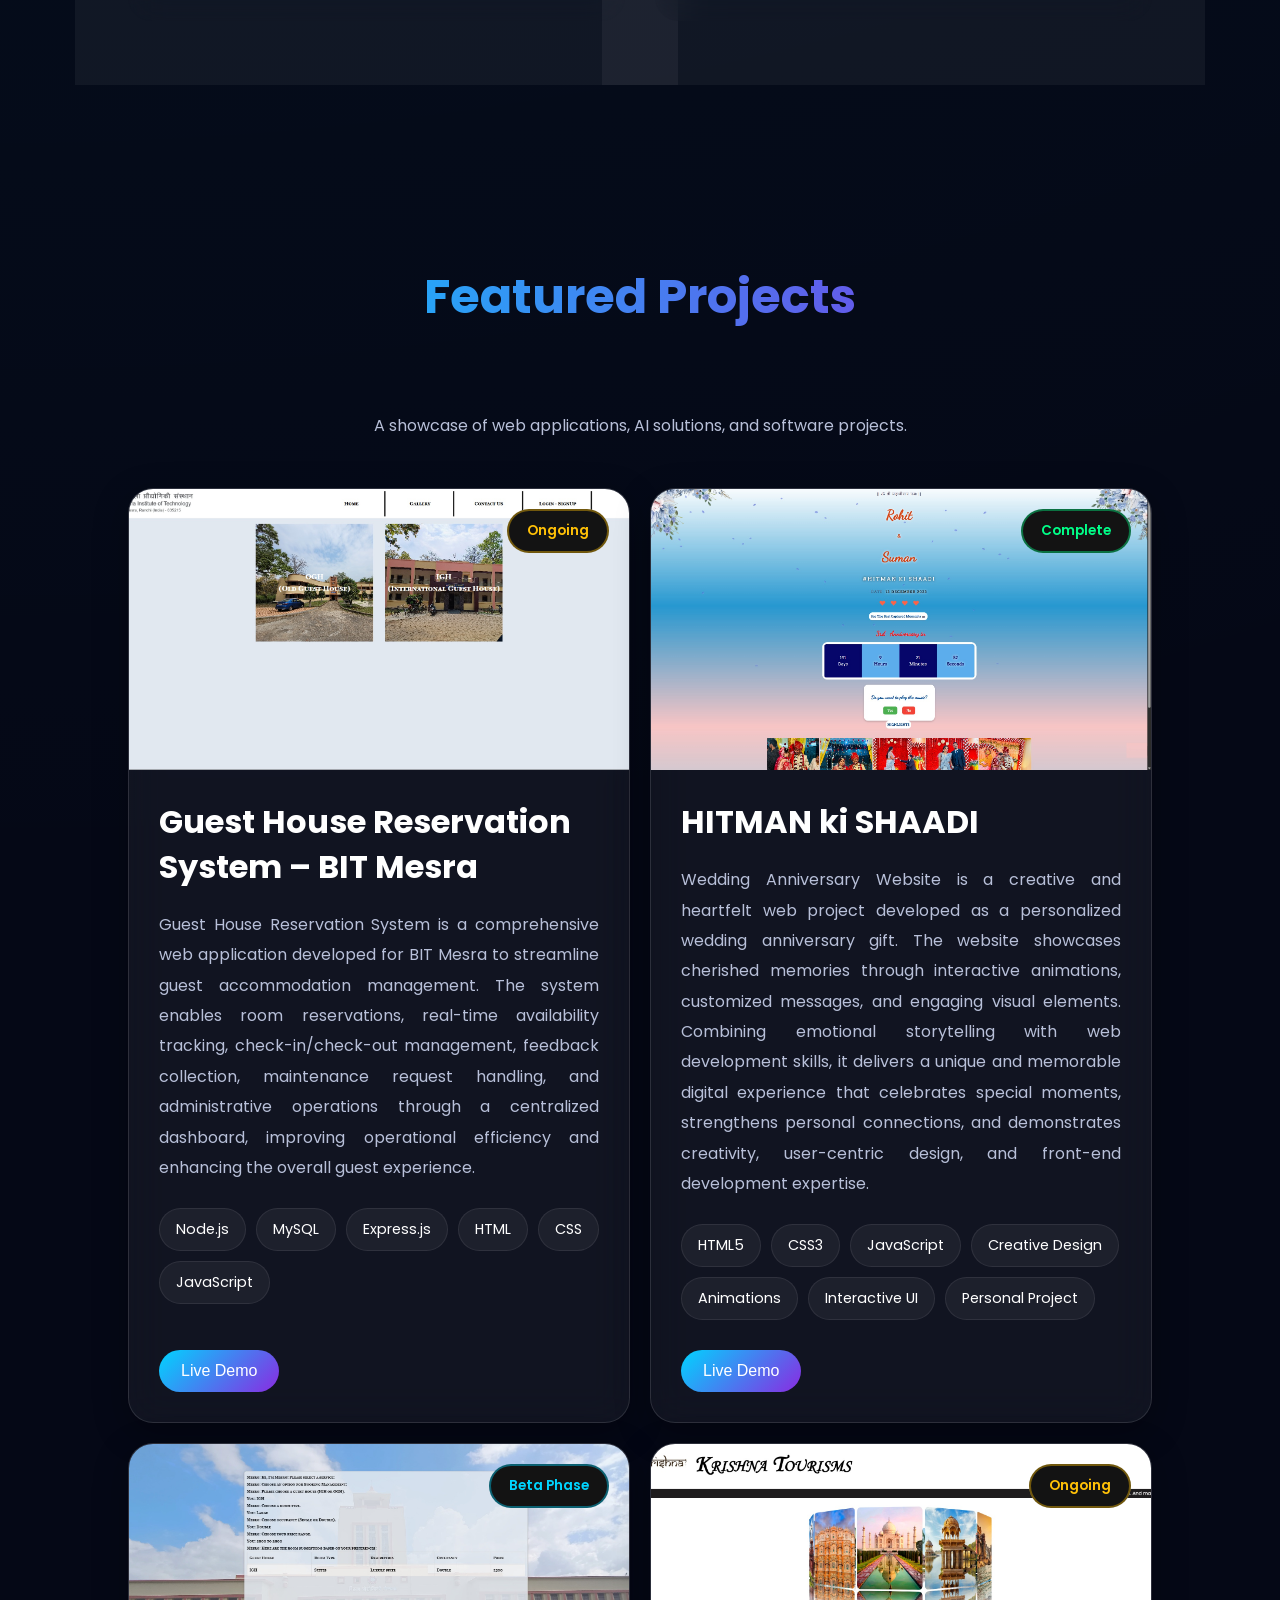
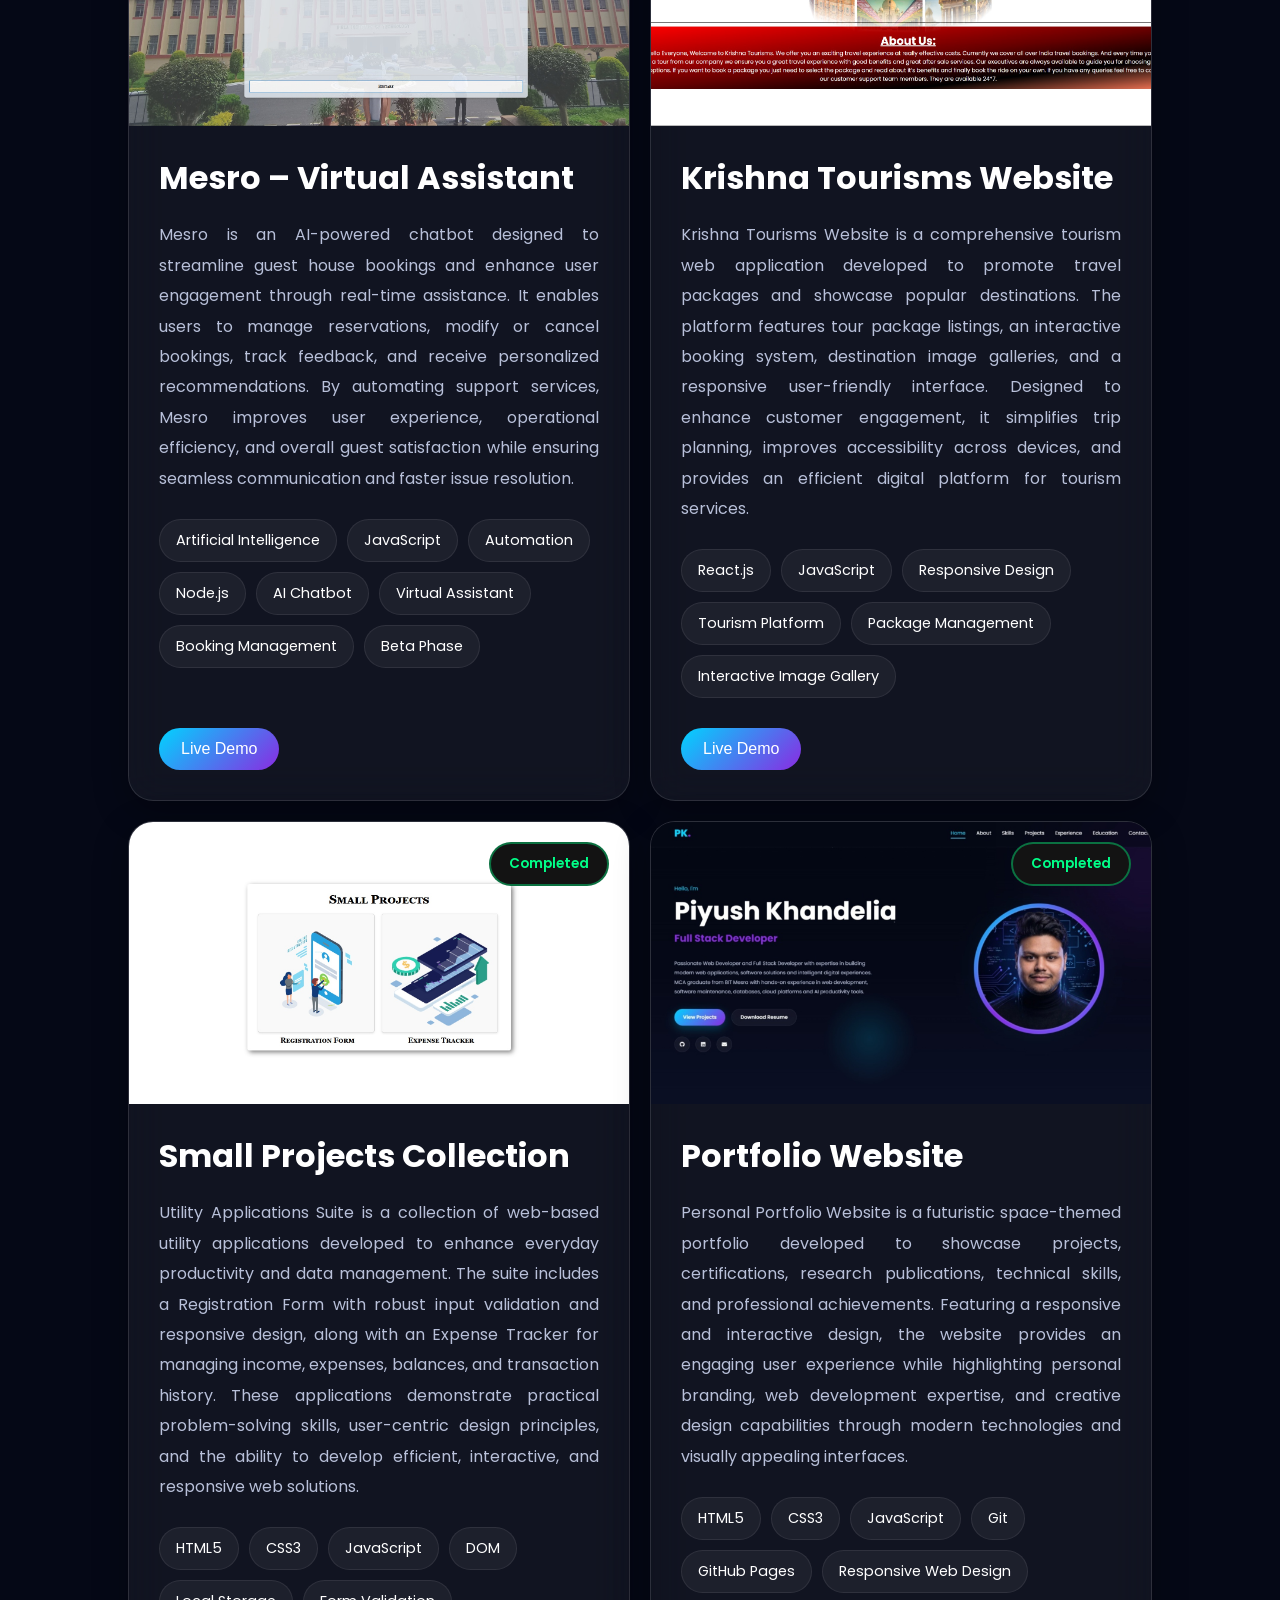
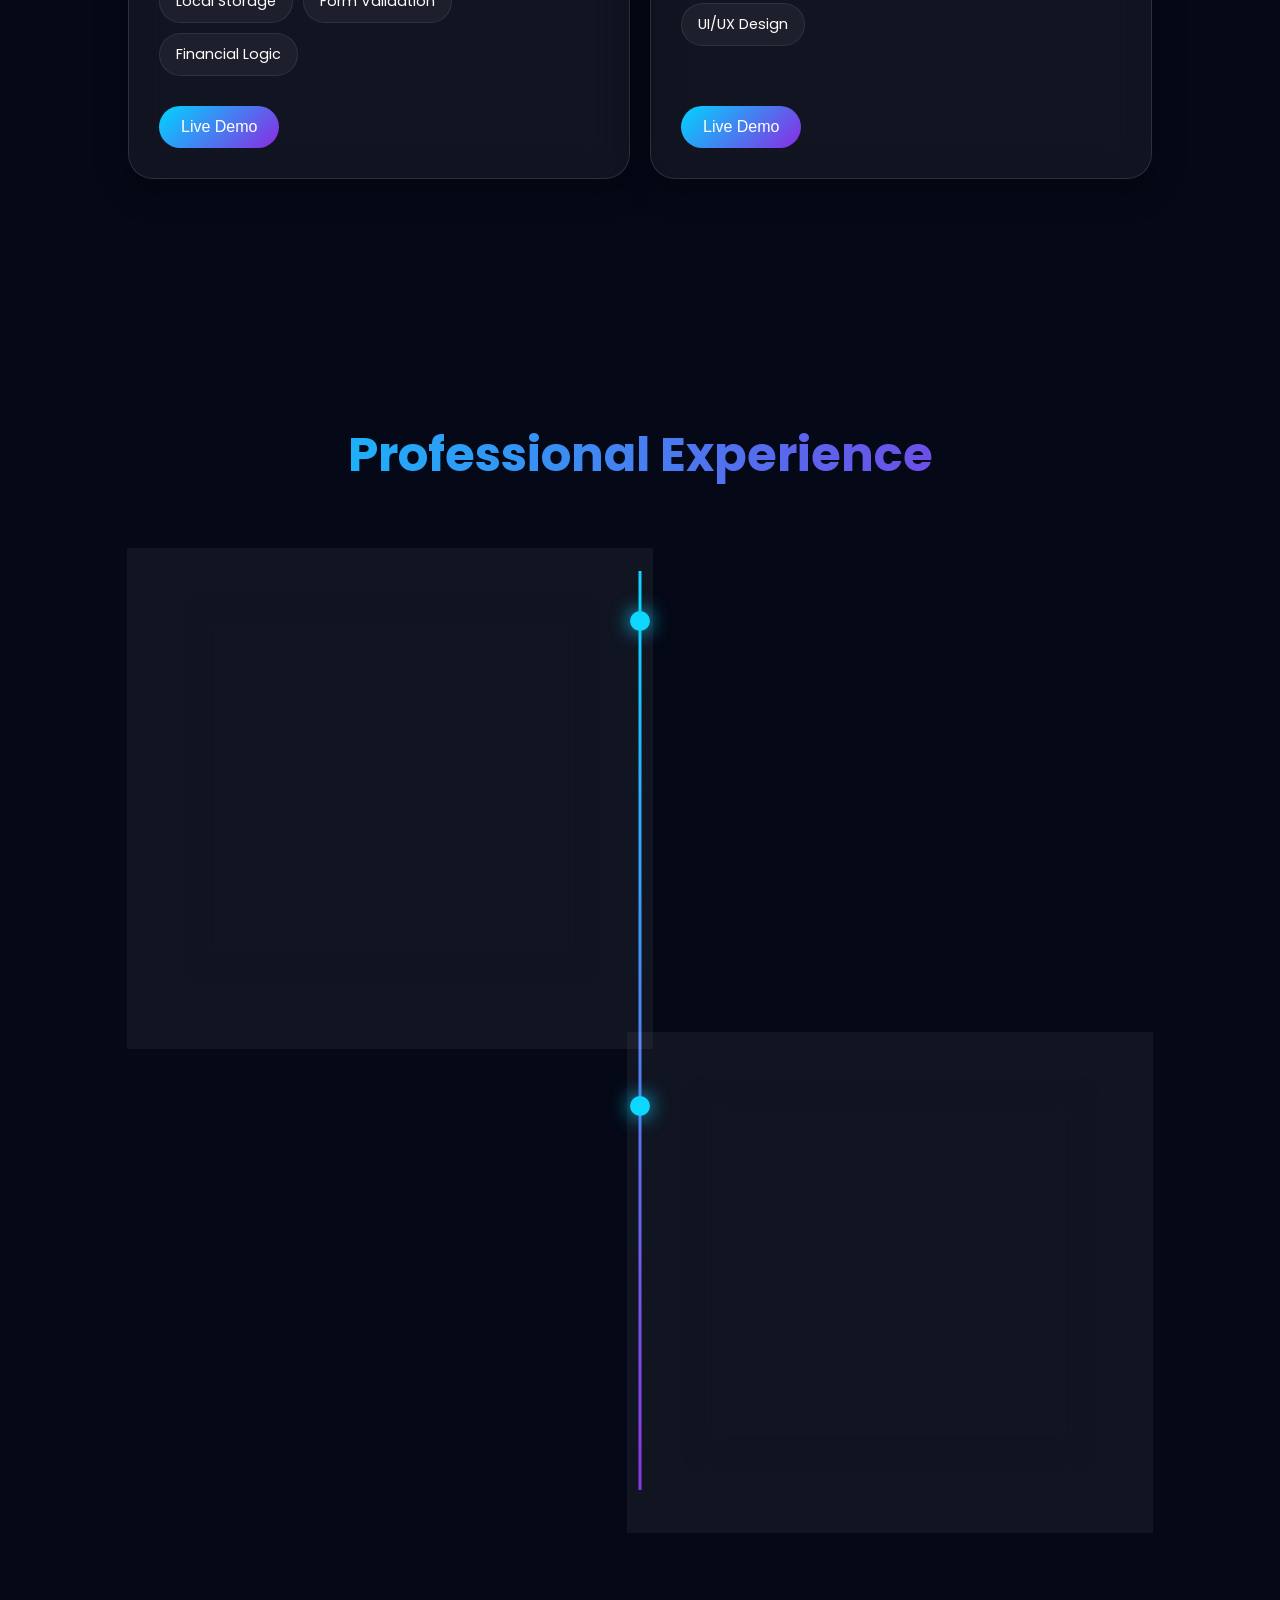
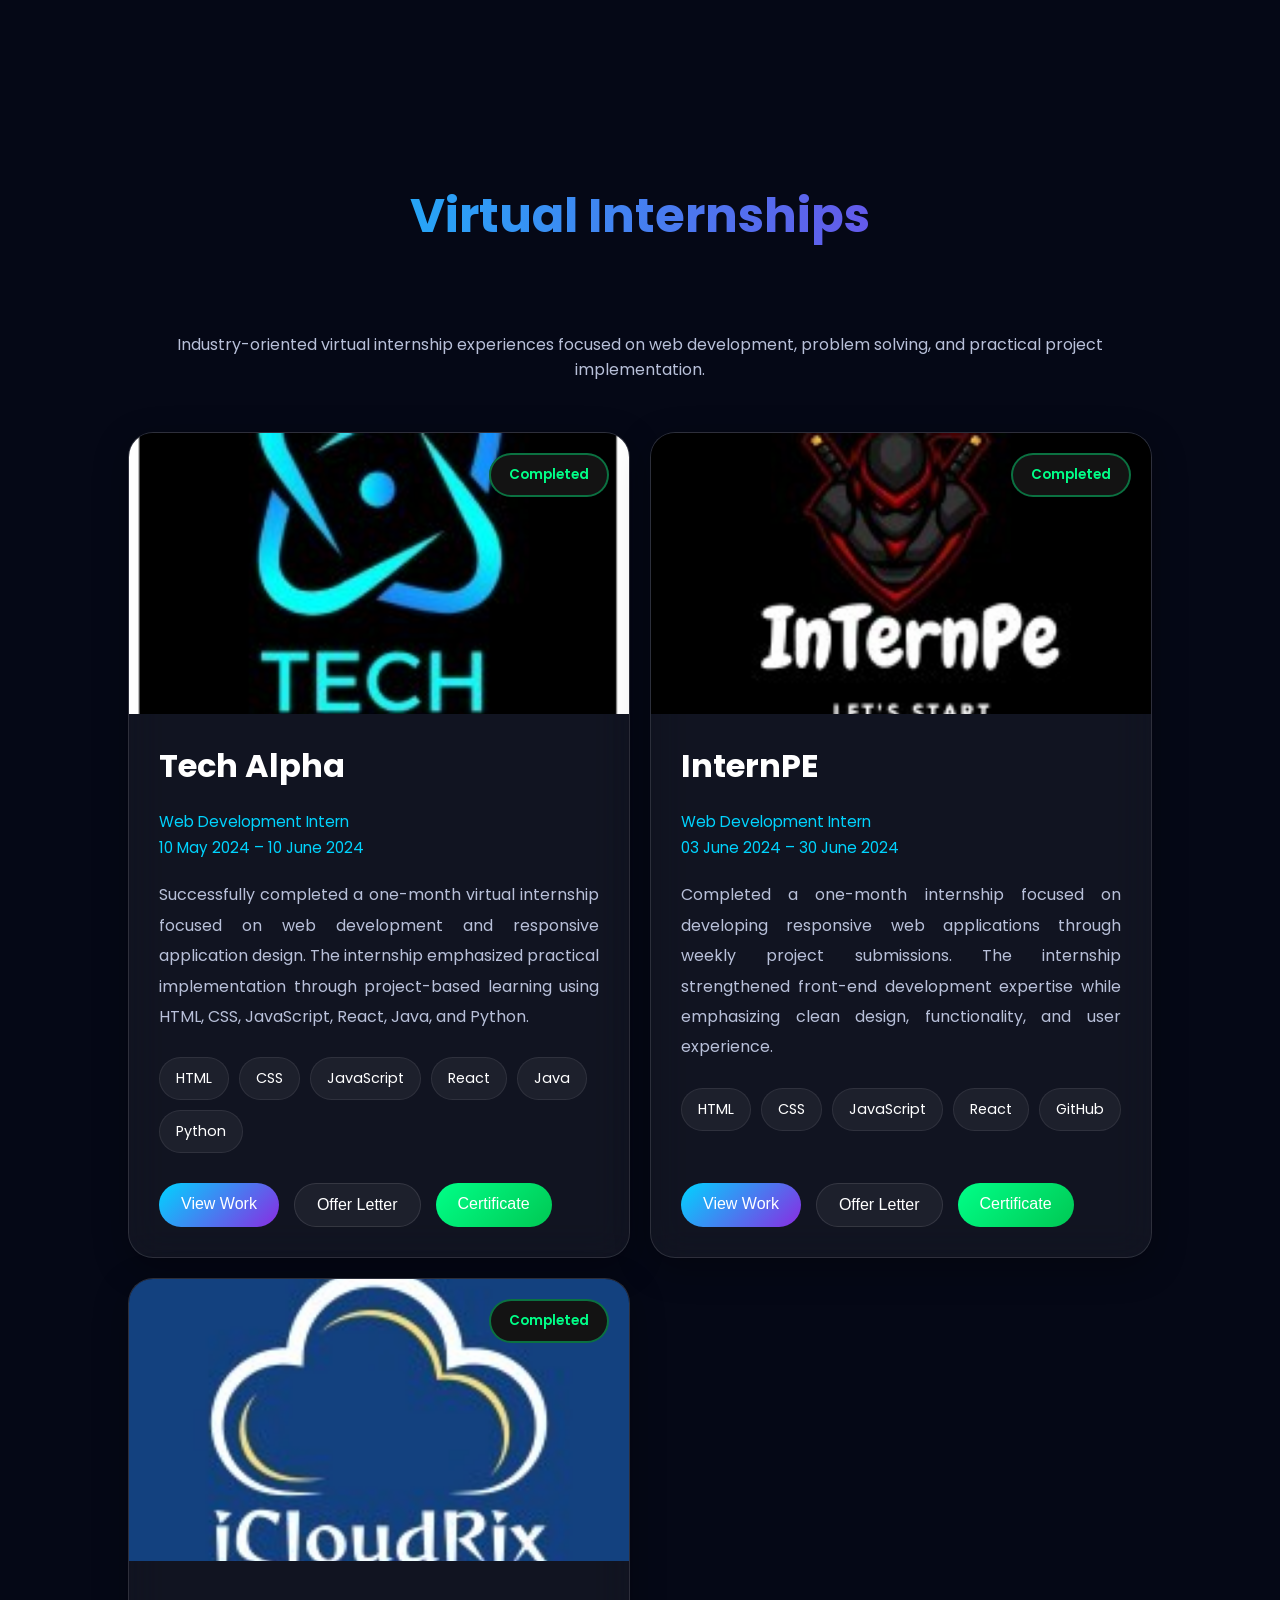
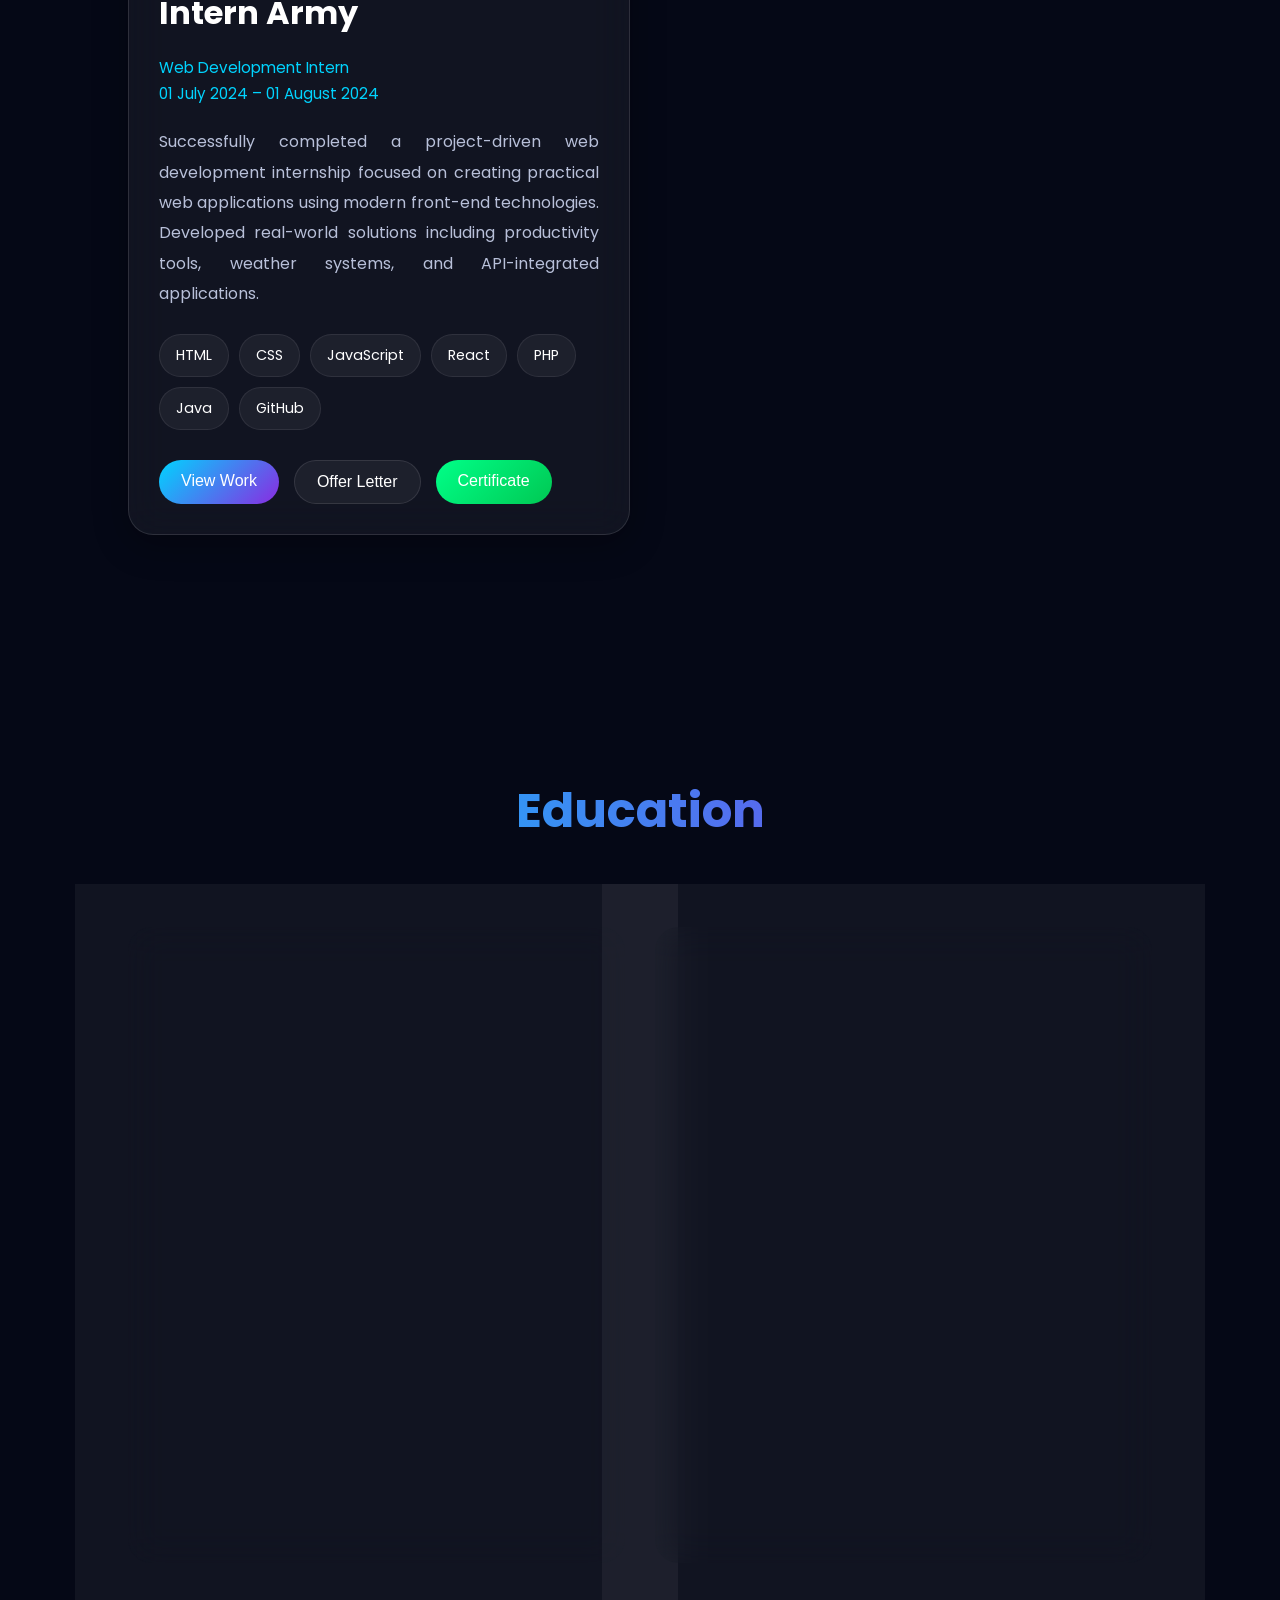
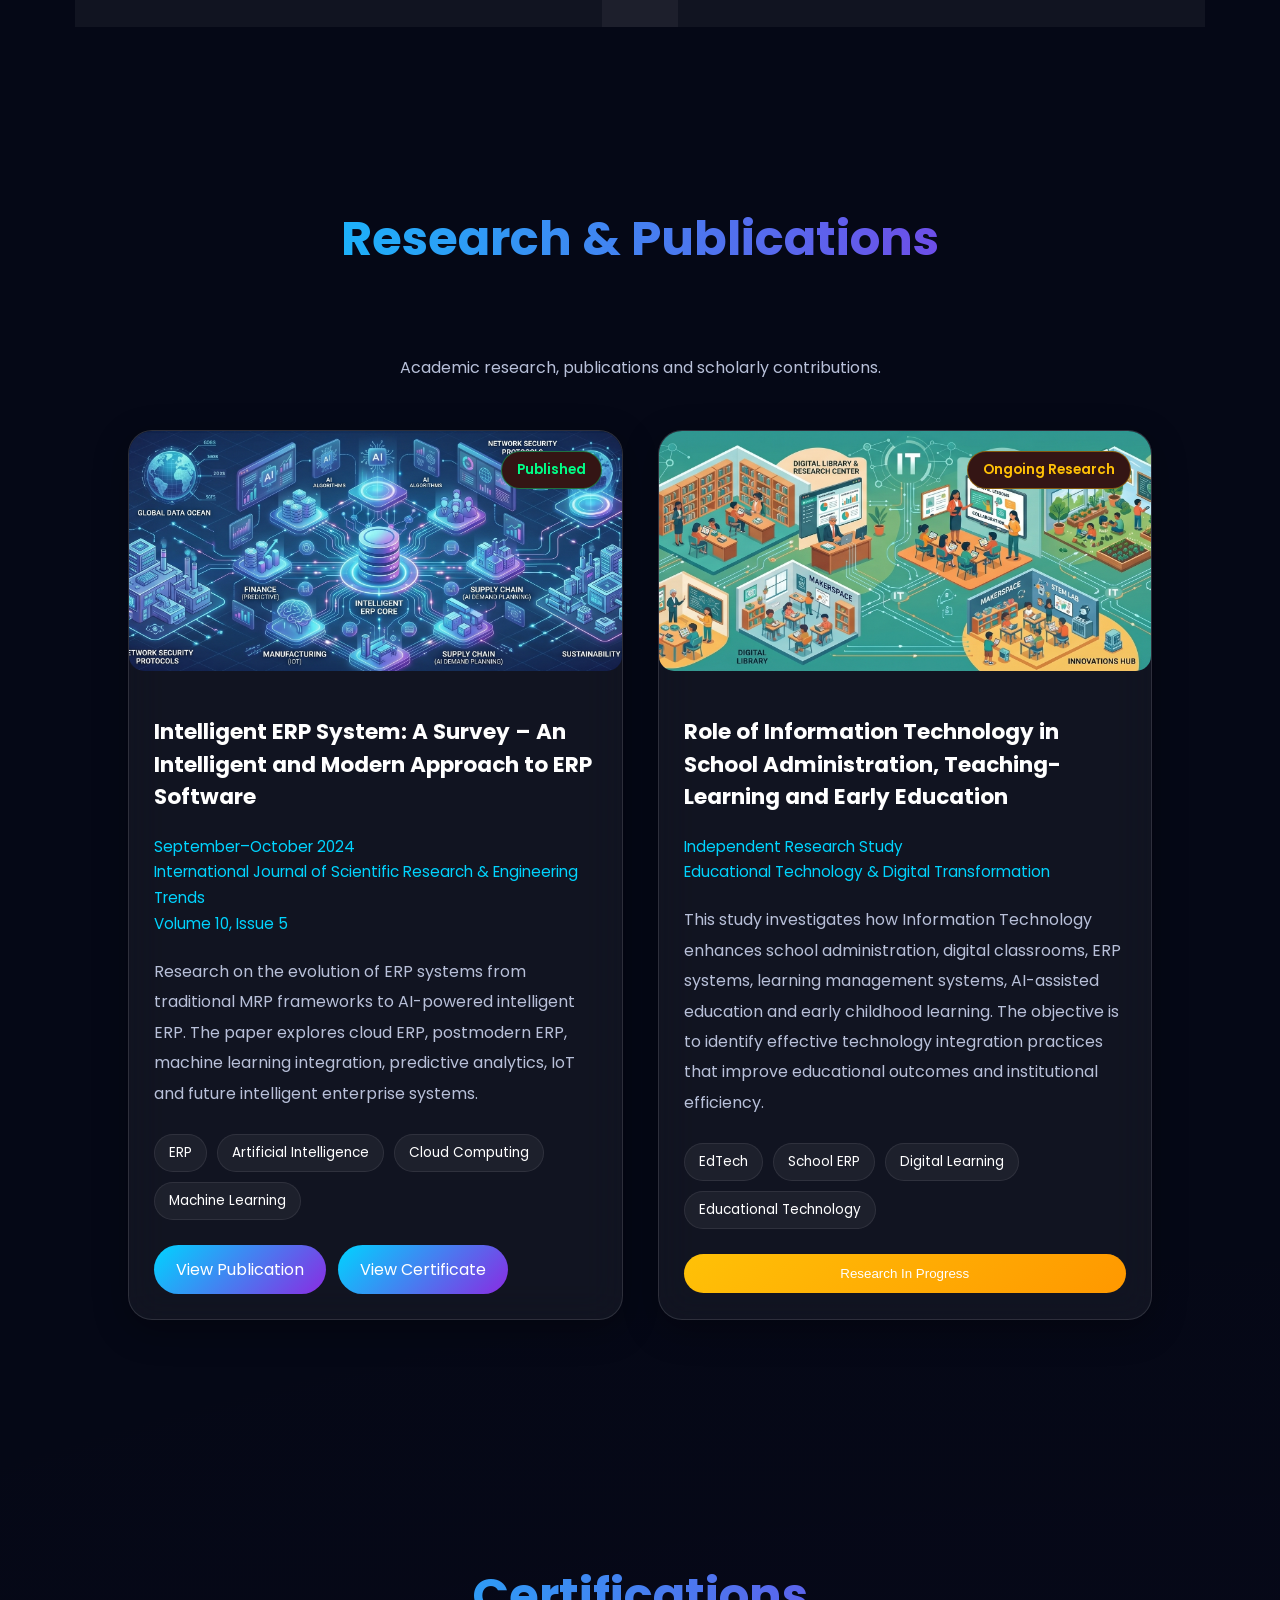
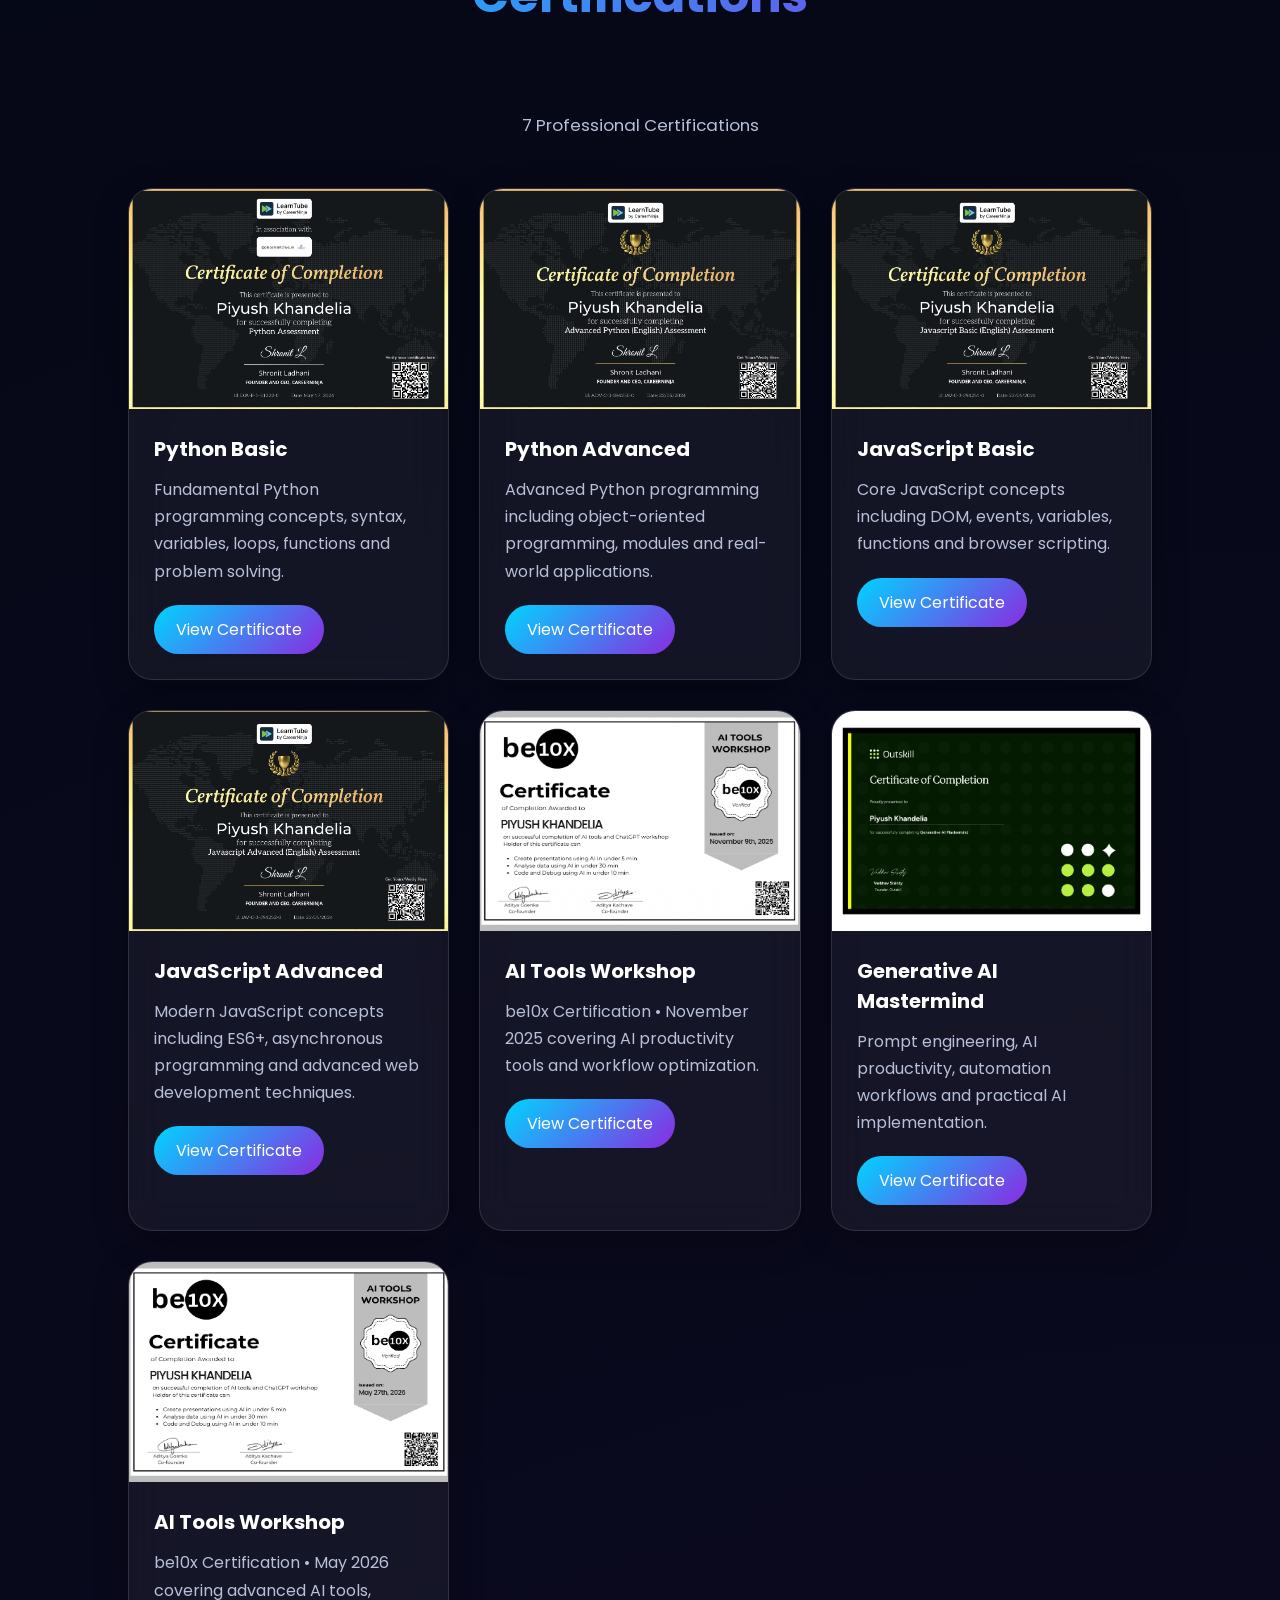
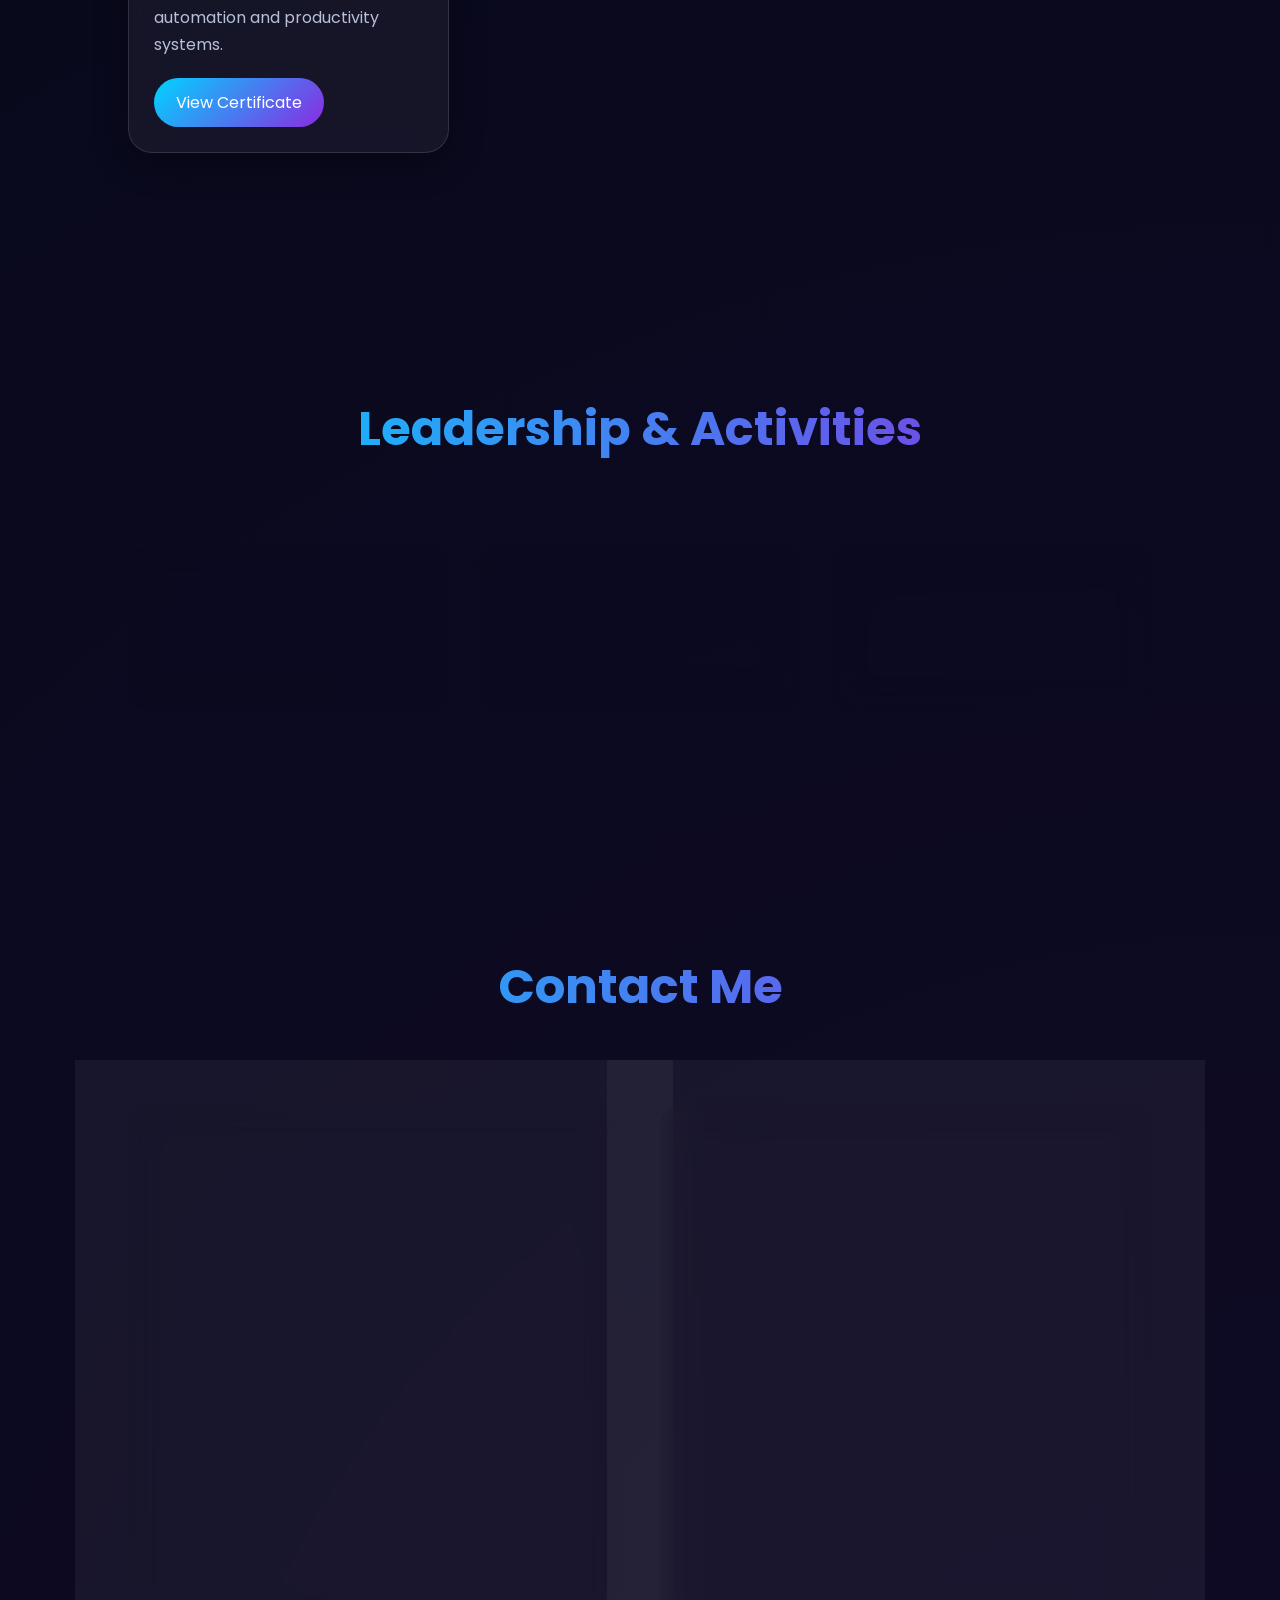
==== commit c9d2aebd: "Added many final changes" ====
--- a/index.html
+++ b/index.html
@@ -292,7 +292,7 @@
                 <h3>
 
                     <span class="counter"
-                        data-target="3">
+                        data-target="8">
 
                         0
 
@@ -608,547 +608,633 @@
          PROJECTS SECTION
     ========================== -->
 
-    <section id="projects"
-        class="section">
-
-        <h2 class="section-title">
-
-            Featured Projects
-
-        </h2>
-
+    <section id="projects" class="section">
+        <h2 class="section-title">Featured Projects</h2>
+        <p class="research-subtitle">A showcase of web applications, AI solutions, and software projects.</p>
         <div class="project-grid">
-
-            <!-- Project 1 -->
-
+            <!-- Guest House Reservation System -->
             <div class="project-card glass-card">
-
-                <img
-                    src="assets/projects/guest-house-system.png"
-                    alt="Guest House Management System">
-
+                <div class="project-status ongoing">Ongoing</div>
+                <img src="assets/projects/guest-house-management-system.jpg" alt="Guest House Reservation System" class="project-image">
                 <div class="project-content">
-
-                    <h3>
-
-                        Guest House Management System
-
-                    </h3>
-
-                    <p>
-
-                        Complete reservation management platform
-                        for BIT Mesra featuring booking,
-                        check-in/check-out tracking,
-                        room allocation and administrative
-                        management dashboard.
-
-                    </p>
-
+                    <h3> Guest House Reservation System – BIT Mesra </h3>
+                    <p class="project-description">
+                        Guest House Reservation System is a comprehensive web application developed for BIT Mesra to streamline guest accommodation management. The system enables room reservations, real-time availability tracking, check-in/check-out management, feedback collection, maintenance request handling, and administrative operations through a centralized dashboard, improving operational efficiency and enhancing the overall guest experience.
+                    </p>
                     <div class="project-tech">
-
+                        <span>Node.js</span>
+                        <span>MySQL</span>
+                        <span>Express.js</span>
                         <span>HTML</span>
                         <span>CSS</span>
                         <span>JavaScript</span>
-                        <span>MySQL</span>
-
-                    </div>
-
-                </div>
-
-            </div>
-
-            <!-- Project 2 -->
-
+                    </div>
+                    <div class="project-footer">
+                        <a href="https://piyushkhandelia.github.io/Guest_House_Reservation_System/" target="_blank" class="project-btn demo-btn">Live Demo</a>
+                    </div>
+                </div>
+            </div>
+            <!-- HITMAN ki SHAADI -->
             <div class="project-card glass-card">
-
-                <img
-                    src="assets/projects/mesro.png"
-                    alt="Mesro">
-
+                <div class="project-status completed">Complete</div>
+                <img src="assets/projects/hitman-ki-shaadi.jpg" alt="HITMAN ki SHAADI" class="project-image">
                 <div class="project-content">
-
-                    <h3>
-
-                        Mesro - Virtual Assistant
-
-                    </h3>
-
+                    <h3>HITMAN ki SHAADI</h3>
+                    <p class="project-description">
+                        Wedding Anniversary Website is a creative and heartfelt web project developed as a personalized wedding anniversary gift. The website showcases cherished memories through interactive animations, customized messages, and engaging visual elements. Combining emotional storytelling with web development skills, it delivers a unique and memorable digital experience that celebrates special moments, strengthens personal connections, and demonstrates creativity, user-centric design, and front-end development expertise.
+                    </p>
+                    <div class="project-tech">
+                        <span>HTML5</span>
+                        <span>CSS3</span>
+                        <span>JavaScript</span>
+                        <span>Creative Design</span>
+                        <span>Animations</span>
+                        <span>Interactive UI</span>
+                        <span>Personal Project</span>
+                    </div>
+                    <div class="project-footer">
+                        <a href="https://piyushkhandelia.github.io/HITMAN_KI_SHAADI/" target="_blank" class="project-btn demo-btn">Live Demo</a>
+                    </div>
+                </div>
+            </div>
+            <!-- Mesro -->
+            <div class="project-card glass-card">
+                <div class="project-status beta">Beta Phase</div>
+                <img src="assets/projects/mesro.jpg" alt="Mesro Virtual Assistant" class="project-image">
+                <div class="project-content">
+                    <h3> Mesro – Virtual Assistant </h3>
+                    <p class="project-description">
+                        Mesro is an AI-powered chatbot designed to streamline guest house bookings and enhance user engagement through real-time assistance. It enables users to manage reservations, modify or cancel bookings, track feedback, and receive personalized recommendations. By automating support services, Mesro improves user experience, operational efficiency, and overall guest satisfaction while ensuring seamless communication and faster issue resolution.
+                    </p>
+                    <div class="project-tech">
+                        <span>Artificial Intelligence</span>
+                        <span>JavaScript</span>
+                        <span>Automation</span>
+                        <span>Node.js</span>
+                        <span>AI Chatbot</span>
+                        <span>Virtual Assistant</span>
+                        <span>Booking Management</span>
+                        <span>Beta Phase</span>
+                    </div>
+                    <div class="project-footer">
+                        <a href="https://piyushkhandelia.github.io/Mesro/" target="_blank" class="project-btn demo-btn"> Live Demo </a>
+                    </div>
+                </div>
+            </div>
+            <!-- Krishna Tourisms -->
+            <div class="project-card glass-card">
+                <div class="project-status ongoing">Ongoing</div>
+                <img src="assets/projects/krishna-tourisms.jpg" alt="Krishna Tourisms" class="project-image">
+                <div class="project-content">
+                    <h3> Krishna Tourisms Website </h3>
+                    <p class="project-description">
+                        Krishna Tourisms Website is a comprehensive tourism web application developed to promote travel packages and showcase popular destinations. The platform features tour package listings, an interactive booking system, destination image galleries, and a responsive user-friendly interface. Designed to enhance customer engagement, it simplifies trip planning, improves accessibility across devices, and provides an efficient digital platform for tourism services.
+                    </p>
+                    <div class="project-tech">
+                        <span>React.js</span>
+                        <span>JavaScript</span>
+                        <span>Responsive Design</span>
+                        <span>Tourism Platform</span>
+                        <span>Package Management</span>
+                        <span>Interactive Image Gallery</span>
+                    </div>
+                    <div class="project-footer">
+                        <a href="https://piyushkhandelia.github.io/Krishna_Tourisms_Website/" target="_blank" class="project-btn demo-btn"> Live Demo </a>
+                    </div>
+                </div>
+            </div>
+            <!-- Small Projects -->
+            <div class="project-card glass-card">
+                <div class="project-status completed">Completed</div>
+                <img src="assets/projects/small-project.jpg" alt="Small Projects Collection" class="project-image">
+                <div class="project-content">
+                    <h3>Small Projects Collection</h3>
+                    <p class="project-description">
+                        Utility Applications Suite is a collection of web-based utility applications developed to enhance everyday productivity and data management. The suite includes a Registration Form with robust input validation and responsive design, along with an Expense Tracker for managing income, expenses, balances, and transaction history. These applications demonstrate practical problem-solving skills, user-centric design principles, and the ability to develop efficient, interactive, and responsive web solutions.
+                    </p>
+                    <div class="project-tech">
+                        <span>HTML5</span>
+                        <span>CSS3</span>
+                        <span>JavaScript</span>
+                        <span>DOM</span>
+                        <span>Local Storage</span>
+                        <span>Form Validation</span>
+                        <span>Financial Logic</span>
+                    </div>
+                    <div class="project-footer">
+                        <a href="http://piyushkhandelia.github.io/Bharat_Intern/" target="_blank" class="project-btn demo-btn">Live Demo</a>
+                    </div>
+                </div>
+            </div>
+            <!-- Portfolio Website -->
+            <div class="project-card glass-card">
+                <div class="project-status completed">Completed</div>
+                <img src="assets/projects/portfolio.jpg" alt="Portfolio Website" class="project-image">
+                <div class="project-content">
+                    <h3>Portfolio Website</h3>
+                    <p class="project-description">
+                        Personal Portfolio Website is a futuristic space-themed portfolio developed to showcase projects, certifications, research publications, technical skills, and professional achievements. Featuring a responsive and interactive design, the website provides an engaging user experience while highlighting personal branding, web development expertise, and creative design capabilities through modern technologies and visually appealing interfaces.
+                    </p>
+                    <div class="project-tech">
+                        <span>HTML5</span>
+                        <span>CSS3</span>
+                        <span>JavaScript</span>
+                        <span>Git</span>
+                        <span>GitHub Pages</span>
+                        <span>Responsive Web Design</span>
+                        <span>UI/UX Design</span>
+                    </div>
+                    <div class="project-footer">
+                        <a href="https://piyushkhandelia.github.io/portfolio/" target="_blank" class="project-btn demo-btn">Live Demo</a>
+                    </div>
+                </div>
+            </div>
+        </div>
+    </section>
+
+    <!-- =========================
+         EXPERIENCE SECTION
+    ========================== -->   
+    
+    <section id="experience" class="section">
+        <h2 class="section-title">Professional Experience</h2>
+        <div class="timeline">
+            <!-- Experience 1 -->
+            <div class="timeline-item">
+                <div class="timeline-marker"></div>
+                <div class="timeline-content glass-card">
+                    <div class="timeline-header">
+                        <h3>IT Teacher & Software Maintenance</h3>
+                        <span class="timeline-company">ARK International School</span>
+                    </div>
+                    <span class="timeline-date">May 2025 – Apr 2026</span>
                     <p>
-
-                        Smart assistant project focused on
-                        providing users with instant
-                        responses and productivity support.
-
-                    </p>
-
-                    <div class="project-tech">
-
-                        <span>JavaScript</span>
-                        <span>AI Tools</span>
-                        <span>Automation</span>
-
-                    </div>
-
-                </div>
-
-            </div>
-
-            <!-- Project 3 -->
-
-            <div class="project-card glass-card">
-
-                <img
-                    src="assets/projects/krishna-tourism.png"
-                    alt="Krishna Tourism">
-
-                <div class="project-content">
-
-                    <h3>
-
-                        Krishna Tourisms Website
-
-                    </h3>
-
-                    <p>
-
-                        Responsive tourism website featuring
-                        travel packages, booking information
-                        and modern user experience design.
-
-                    </p>
-
-                    <div class="project-tech">
-
-                        <span>HTML</span>
-                        <span>CSS</span>
-                        <span>JavaScript</span>
-
-                    </div>
-
-                </div>
-
-            </div>
-
-            <!-- Project 4 -->
-
-            <div class="project-card glass-card">
-
-                <img
-                    src="assets/projects/hitman-shaadi.png"
-                    alt="Hitman Ki Shaadi">
-
-                <div class="project-content">
-
-                    <h3>
-
-                        HITMAN ki SHAADI
-
-                    </h3>
-
-                    <p>
-
-                        Creative event-based web project
-                        featuring interactive UI,
-                        animations and custom design.
-
-                    </p>
-
-                    <div class="project-tech">
-
-                        <span>Frontend</span>
-                        <span>JavaScript</span>
-                        <span>UI Design</span>
-
-                    </div>
-
-                </div>
-
-            </div>
-
-            <!-- Project 5 -->
-
-            <div class="project-card glass-card">
-
-                <img
-                    src="assets/projects/khanamart.png"
-                    alt="KhanaMart">
-
-                <div class="project-content">
-
-                    <h3>
-
-                        KhanaMart
-
-                    </h3>
-
-                    <p>
-
-                        E-commerce inspired platform
-                        focusing on food ordering,
-                        product listings and user-friendly
-                        shopping experience.
-
-                    </p>
-
-                    <div class="project-tech">
-
-                        <span>PHP</span>
-                        <span>MySQL</span>
-                        <span>JavaScript</span>
-
-                    </div>
-
-                </div>
-
-            </div>
-
-            <!-- Project 6 -->
-
-            <div class="project-card glass-card">
-
-                <img
-                    src="assets/projects/project-collection.png"
-                    alt="Projects">
-
-                <div class="project-content">
-
-                    <h3>
-
-                        Small Projects Collection
-
-                    </h3>
-
-                    <p>
-
-                        Collection of multiple web,
-                        software and learning projects
-                        built during academics and
-                        professional development.
-
-                    </p>
-
-                    <div class="project-tech">
-
-                        <span>Web Dev</span>
-                        <span>Java</span>
-                        <span>Python</span>
-
-                    </div>
-
-                </div>
-
-            </div>
-
-        </div>
-
-        <!-- GitHub CTA -->
-
-        <div class="github-section">
-
-            <div class="glass-card github-card">
-
-                <i class="fab fa-github"></i>
-
-                <h3>
-
-                    Explore More Projects
-
-                </h3>
-
-                <p>
-
-                    Visit my GitHub profile to explore
-                    repositories, experiments and
-                    open-source contributions.
-
-                </p>
-
-                <a href="https://github.com/PiyushKhandelia"
-                    target="_blank"
-                    class="btn primary-btn">
-
-                    Visit GitHub
-
-                </a>
-
-            </div>
-
-        </div>
-
-    </section>
-
-    <!-- EXPERIENCE SECTION -->
-
-        <!-- =========================
-         EXPERIENCE SECTION
-    ========================== -->
-
-    <section id="experience"
-        class="section">
-
-        <h2 class="section-title">
-
-            Professional Experience
-
-        </h2>
-
-        <div class="timeline">
-
-            <!-- Experience 1 -->
-
-            <div class="timeline-item">
-
-                <div class="timeline-marker"></div>
-
-                <div class="timeline-content glass-card">
-
-                    <div class="timeline-header">
-
-                        <h3>
-
-                            IT Teacher & Software Maintenance
-
-                        </h3>
-
-                        <span class="timeline-company">
-
-                            ARK International School
-
-                        </span>
-
-                    </div>
-
-                    <span class="timeline-date">
-
-                        May 2025 – Apr 2026
-
-                    </span>
-
-                    <p>
-
                         Delivered Computer & IT education to
                         Grades 6–10 while supporting ERP systems,
                         website management, computer laboratories
                         and digital infrastructure.
-
-                    </p>
-
+                    </p>
                     <div class="timeline-tech">
-
                         <span>ERP Systems</span>
                         <span>Website Management</span>
                         <span>IT Support</span>
                         <span>Software Maintenance</span>
-
-                    </div>
-
-                </div>
-
-            </div>
-
+                    </div>
+                </div>
+            </div>
             <!-- Experience 2 -->
-
             <div class="timeline-item">
-
                 <div class="timeline-marker"></div>
-
                 <div class="timeline-content glass-card">
-
                     <div class="timeline-header">
-
-                        <h3>
-
-                            Web Developer
-
-                        </h3>
-
-                        <span class="timeline-company">
-
-                            Mindstein Technology
-
-                        </span>
-
-                    </div>
-
-                    <span class="timeline-date">
-
-                        Jan 2025 – Apr 2025
-
-                    </span>
-
+                        <h3>Web Developer</h3>
+                        <span class="timeline-company">Mindstein Technology</span>
+                    </div>
+                    <span class="timeline-date">Jan 2025 – Apr 2025</span>
                     <p>
-
                         Developed and maintained websites and
                         web applications for educational and
                         business organizations using modern
                         full-stack development practices.
-
-                    </p>
-
+                    </p>
                     <div class="timeline-tech">
-
                         <span>Web Development</span>
                         <span>Full Stack</span>
                         <span>Responsive Design</span>
-
-                    </div>
-
-                </div>
-
-            </div>
-
-        </div>
-
+                    </div>
+                </div>
+            </div>
+        </div>
     </section>
 
     <!-- =========================
+         Internship
+    ========================== -->
+
+    <section id="internships" class="section">
+        <h2 class="section-title">Virtual Internships</h2>
+        <p class="research-subtitle">
+            Industry-oriented virtual internship experiences focused on web development, problem solving, and practical project implementation.
+        </p>
+        <div class="project-grid">
+            <!-- TECH ALPHA -->
+            <div class="project-card glass-card">
+                <div class="project-status completed">Completed</div>
+                <img src="assets/internships/techalpha.jpg" alt="Tech Alpha" class="project-image">
+                <div class="project-content">
+                    <h3>Tech Alpha</h3>
+                    <p class="research-meta">
+                        Web Development Intern<br>
+                        10 May 2024 – 10 June 2024
+                    </p>
+                    <p class="project-description">
+                        Successfully completed a one-month virtual internship focused on web development and responsive application design. The internship emphasized practical implementation through project-based learning using HTML, CSS, JavaScript, React, Java, and Python.
+                    </p>
+                    <div class="project-tech">
+                        <span>HTML</span>
+                        <span>CSS</span>
+                        <span>JavaScript</span>
+                        <span>React</span>
+                        <span>Java</span>
+                        <span>Python</span>
+                    </div>
+                    <div class="project-footer">
+                        <a href="https://piyushkhandelia.github.io/Tech_Alpha/" target="_blank" class="project-btn demo-btn">View Work</a>
+                        <a href="assets/internships/techalpha-offer-letter.pdf" target="_blank" class="project-btn github-btn">Offer Letter</a>
+                        <a href="assets/internships/techalpha-certificate.jpg" target="_blank" class="project-btn cert-btn">Certificate</a>
+                    </div>
+                </div>
+            </div>
+            <!-- INTERNPE -->
+            <div class="project-card glass-card">
+                <div class="project-status completed">Completed</div>
+                <img src="assets/internships/internpe.jpg" alt="InternPE" class="project-image">
+                <div class="project-content">
+                    <h3>InternPE</h3>
+                    <p class="research-meta">
+                        Web Development Intern<br>
+                        03 June 2024 – 30 June 2024
+                    </p>
+                    <p class="project-description">
+                        Completed a one-month internship focused on developing responsive web applications through weekly project submissions. The internship strengthened front-end development expertise while emphasizing clean design, functionality, and user experience.
+                    </p>
+                    <div class="project-tech">
+                        <span>HTML</span>
+                        <span>CSS</span>
+                        <span>JavaScript</span>
+                        <span>React</span>
+                        <span>GitHub</span>
+                    </div>
+                    <div class="project-footer">
+                        <a href="https://piyushkhandelia.github.io/InternPE/" target="_blank" class="project-btn demo-btn">View Work</a>
+                        <a href="assets/internships/internpe-offer-letter.pdf" target="_blank" class="project-btn github-btn">Offer Letter</a>
+                        <a href="assets/internships/internpe-certificate.png" target="_blank" class="project-btn cert-btn">Certificate</a>
+                    </div>
+                </div>
+            </div>
+            <!-- INTERN ARMY -->
+            <div class="project-card glass-card">
+                <div class="project-status completed">Completed</div>
+                <img src="assets/internships/internarmy.jpg" alt="Intern Army" class="project-image">
+                <div class="project-content">
+                    <h3>Intern Army</h3>
+                    <p class="research-meta">
+                        Web Development Intern<br>
+                        01 July 2024 – 01 August 2024
+                    </p>
+                    <p class="project-description">
+                        Successfully completed a project-driven web development internship focused on creating practical web applications using modern front-end technologies. Developed real-world solutions including productivity tools, weather systems, and API-integrated applications.
+                    </p>
+                    <div class="project-tech">
+                        <span>HTML</span>
+                        <span>CSS</span>
+                        <span>JavaScript</span>
+                        <span>React</span>
+                        <span>PHP</span>
+                        <span>Java</span>
+                        <span>GitHub</span>
+                    </div>
+                    <div class="project-footer">
+                        <a href="https://piyushkhandelia.github.io/INTERN_ARMY/" target="_blank" class="project-btn demo-btn">View Work</a>
+                        <a href="assets/internships/internarmy-offer-letter.pdf" target="_blank" class="project-btn github-btn">Offer Letter</a>
+                        <a href="assets/internships/internarmy-certificate.jpg" target="_blank" class="project-btn cert-btn">Certificate</a>
+                    </div>
+                </div>
+            </div>
+        </div>
+    </section>
+
+    <!-- =========================
          EDUCATION SECTION
     ========================== -->
 
-    <section id="education"
-        class="section">
-
-        <h2 class="section-title">
-
-            Education
-
-        </h2>
-
+    <section id="education" class="section">
+        <h2 class="section-title">Education</h2>
         <div class="education-grid">
-
+            <!-- MCA -->
             <div class="education-card glass-card">
+                <img src="assets/education/bit-mesra.jpg" alt="BIT Mesra" class="education-image">
+                <h3>Master of Computer Applications</h3>
+                <h4>Birla Institute of Technology, Mesra</h4>
+                <p class="education-year">2023 – 2025</p>
+                <p>Percentage: 72.30%</p>
+            </div>
+            <!-- BCA -->
+            <div class="education-card glass-card">
+                <img src="assets/education/graduation.jpg" alt="Graduation" class="education-image">
+                <h3>Bachelor of Computer Applications</h3>
+                <h4>Birla Institute of Technology, Mesra</h4>
+                <p class="education-year">2020 – 2023</p>
+                <p>Percentage: 81.10%</p>
+            </div>
+        </div>
+    </section>
+
+    <!-- =========================
+     RESEARCH PUBLICATIONS
+    ========================== -->
+    <section id="research" class="section">
+        <h2 class="section-title">Research & Publications</h2>
+        <p class="research-subtitle">Academic research, publications and scholarly contributions.</p>
+        <div class="research-grid">
+            <!-- Published Research -->
+            <div class="research-card glass-card">
+                <div class="research-status published">Published</div>
+                <img src="assets/research/intelligent-erp.png" alt="Intelligent ERP" class="research-image">
+                <div class="research-content">
+                    <h3>Intelligent ERP System: A Survey – An Intelligent and Modern Approach to ERP Software</h3>
+                    <p class="research-meta">
+                        September–October 2024<br>
+                        International Journal of Scientific Research & Engineering Trends<br>
+                        Volume 10, Issue 5
+                    </p>
+                    <p class="research-description">
+                        Research on the evolution of ERP systems from
+                        traditional MRP frameworks to AI-powered intelligent ERP.
+                        The paper explores cloud ERP, postmodern ERP,
+                        machine learning integration, predictive analytics,
+                        IoT and future intelligent enterprise systems.
+                    </p>
+                    <div class="research-tags">
+                        <span>ERP</span>
+                        <span>Artificial Intelligence</span>
+                        <span>Cloud Computing</span>
+                        <span>Machine Learning</span>
+                    </div>
+                    <div class="research-footer">
+                        <a href="https://ijsret.com/wp-content/uploads/2024/09/IJSRET_V10_issue5_385.pdf" target="_blank" class="view-paper-btn">View Publication</a>
+                        <a href="assets/certificates/ijsret.jpg" target="_blank" class="view-cert-btn">View Certificate</a>
+
+                    </div>
+                </div>
+            </div>
+            <!-- Unpublished Research -->
+            <div class="research-card glass-card">
+                <div class="research-status unpublished">Ongoing Research</div>
+                <img src="assets/research/role-of-it.png" alt="Role of IT Research" class="research-image">
+                <div class="research-content">
+                    <h3>Role of Information Technology in School Administration, Teaching-Learning and Early Education</h3>
+                    <p class="research-meta">
+                        Independent Research Study<br>
+                        Educational Technology & Digital Transformation
+                    </p>
+                    <p class="research-description">
+                        This study investigates how Information Technology
+                        enhances school administration, digital classrooms,
+                        ERP systems, learning management systems,
+                        AI-assisted education and early childhood learning.
+                        The objective is to identify effective technology
+                        integration practices that improve educational
+                        outcomes and institutional efficiency.
+                    </p>
+                    <div class="research-tags">
+                        <span>EdTech</span>
+                        <span>School ERP</span>
+                        <span>Digital Learning</span>
+                        <span>Educational Technology</span>
+                    </div>
+                    <button class="research-progress-btn">Research In Progress</button>
+                </div>
+            </div>
+        </div>
+    </section>
+
+    <!-- =========================
+     CERTIFICATIONS
+    ========================== -->
+
+<section id="certifications" class="section">
+
+    <h2 class="section-title">
+        Certifications
+    </h2>
+
+    <p class="cert-subtitle">
+        7 Professional Certifications
+    </p>
+
+    <div class="cert-grid">
+
+        <!-- Python Basic -->
+
+        <div class="cert-card glass-card">
+
+            <img src="assets/certificates/python-basic.jpg"
+                alt="Python Basic">
+
+            <div class="cert-content">
 
                 <h3>
-
-                    Master of Computer Applications
-
+                    Python Basic
                 </h3>
 
-                <h4>
-
-                    Birla Institute of Technology, Mesra
-
-                </h4>
-
-                <p class="education-year">
-
-                    2023 – 2025
-
-                </p>
-
-                <p>
-
-                    Percentage: 72.30%
-
-                </p>
-
-            </div>
-
-            <div class="education-card glass-card">
+                <p>
+                    Fundamental Python programming concepts,
+                    syntax, variables, loops, functions and
+                    problem solving.
+                </p>
+
+                <a href="assets/certificates/python-basic.jpg"
+                    target="_blank"
+                    class="view-cert-btn">
+
+                    View Certificate
+
+                </a>
+
+            </div>
+
+        </div>
+
+        <!-- Python Advanced -->
+
+        <div class="cert-card glass-card">
+
+            <img src="assets/certificates/python-advanced.jpg"
+                alt="Python Advanced">
+
+            <div class="cert-content">
 
                 <h3>
-
-                    Bachelor of Computer Applications
-
+                    Python Advanced
                 </h3>
 
-                <h4>
-
-                    Birla Institute of Technology, Mesra
-
-                </h4>
-
-                <p class="education-year">
-
-                    2020 – 2023
-
-                </p>
-
-                <p>
-
-                    Percentage: 81.10%
-
-                </p>
-
-            </div>
-
-        </div>
-
-    </section>
-
-    <!-- =========================
-         CERTIFICATIONS
-    ========================== -->
-
-    <section id="certifications"
-        class="section">
-
-        <h2 class="section-title">
-
-            Certifications
-
-        </h2>
-
-        <div class="cert-grid">
-
-            <div class="cert-card glass-card">
-
-                <i class="fas fa-certificate"></i>
+                <p>
+                    Advanced Python programming including
+                    object-oriented programming, modules and
+                    real-world applications.
+                </p>
+
+                <a href="assets/certificates/python-advanced.jpg"
+                    target="_blank"
+                    class="view-cert-btn">
+
+                    View Certificate
+
+                </a>
+
+            </div>
+
+        </div>
+
+        <!-- JavaScript Basic -->
+
+        <div class="cert-card glass-card">
+
+            <img src="assets/certificates/javascript-basic.jpg"
+                alt="JavaScript Basic">
+
+            <div class="cert-content">
 
                 <h3>
-
-                    Python & JavaScript
-
+                    JavaScript Basic
                 </h3>
 
                 <p>
-
-                    LearnTube Certification
-
-                </p>
-
-            </div>
-
-            <div class="cert-card glass-card">
-
-                <i class="fas fa-robot"></i>
+                    Core JavaScript concepts including DOM,
+                    events, variables, functions and browser
+                    scripting.
+                </p>
+
+                <a href="assets/certificates/javascript-basic.jpg"
+                    target="_blank"
+                    class="view-cert-btn">
+
+                    View Certificate
+
+                </a>
+
+            </div>
+
+        </div>
+
+        <!-- JavaScript Advanced -->
+
+        <div class="cert-card glass-card">
+
+            <img src="assets/certificates/javascript-advanced.jpg"
+                alt="JavaScript Advanced">
+
+            <div class="cert-content">
 
                 <h3>
-
+                    JavaScript Advanced
+                </h3>
+
+                <p>
+                    Modern JavaScript concepts including ES6+,
+                    asynchronous programming and advanced web
+                    development techniques.
+                </p>
+
+                <a href="assets/certificates/javascript-advanced.jpg"
+                    target="_blank"
+                    class="view-cert-btn">
+
+                    View Certificate
+
+                </a>
+
+            </div>
+
+        </div>
+
+        <!-- be10x Nov 2025 -->
+
+        <div class="cert-card glass-card">
+
+            <img src="assets/certificates/be10x-ai-workshop-nov-2025.jpg"
+                alt="AI Tools Workshop Nov 2025">
+
+            <div class="cert-content">
+
+                <h3>
+                    AI Tools Workshop
+                </h3>
+
+                <p>
+                    be10x Certification • November 2025
+                    covering AI productivity tools and
+                    workflow optimization.
+                </p>
+
+                <a href="assets/certificates/be10x-ai-workshop-nov-2025.jpg"
+                    target="_blank"
+                    class="view-cert-btn">
+
+                    View Certificate
+
+                </a>
+
+            </div>
+
+        </div>
+
+        <!-- Gen AI Feb 2026 -->
+
+        <div class="cert-card glass-card">
+
+            <img src="assets/certificates/gen-ai-mastermind.jpg"
+                alt="Generative AI Mastermind">
+
+            <div class="cert-content">
+
+                <h3>
                     Generative AI Mastermind
-
                 </h3>
 
                 <p>
-
-                    Outskill Program
-
-                </p>
-
-            </div>
-
-            <div class="cert-card glass-card">
-
-                <i class="fas fa-brain"></i>
+                    Prompt engineering, AI productivity,
+                    automation workflows and practical AI
+                    implementation.
+                </p>
+
+                <a href="assets/certificates/gen-ai-mastermind.jpg"
+                    target="_blank"
+                    class="view-cert-btn">
+
+                    View Certificate
+
+                </a>
+
+            </div>
+
+        </div>
+
+        <!-- be10x May 2026 -->
+
+        <div class="cert-card glass-card">
+
+            <img src="assets/certificates/be10x-ai-workshop-may-2026.jpg"
+                alt="AI Tools Workshop May 2026">
+
+            <div class="cert-content">
 
                 <h3>
-
                     AI Tools Workshop
-
                 </h3>
 
                 <p>
-
-                    be10x Certification
-
-                </p>
-
-            </div>
-
-        </div>
-
-    </section>
+                    be10x Certification • May 2026
+                    covering advanced AI tools,
+                    automation and productivity systems.
+                </p>
+
+                <a href="assets/certificates/be10x-ai-workshop-may-2026.jpg"
+                    target="_blank"
+                    class="view-cert-btn">
+
+                    View Certificate
+
+                </a>
+
+            </div>
+
+        </div>
+
+    </div>
+
+</section>
 
     <!-- =========================
          LEADERSHIP
@@ -1285,8 +1371,7 @@
 
             </div>
 
-            <form action="https://api.web3forms.com/submit"
-            method="POST"
+            <form id="form"
             class="contact-form glass-card">
 
                 <!-- Web3Forms Access Key -->
--- a/style.css
+++ b/style.css
@@ -743,6 +743,18 @@
     color:var(--accent);
 }
 
+.cert-btn{
+
+    background:
+    linear-gradient(
+    135deg,
+    #00ff88,
+    #00c853
+    );
+
+    color:white;
+}
+
 /* ===================================
    SOCIAL ICONS
 =================================== */
@@ -985,53 +997,166 @@
 =================================== */
 
 .project-grid{
-
     display:grid;
-
     grid-template-columns:
-    repeat(3,1fr);
-
-    gap:30px;
-}
+    repeat(auto-fit,minmax(450px,1fr));
+    gap:20px;
+}
+
+/* ===================================
+   PROJECT CARD
+=================================== */
 
 .project-card{
 
+    position:relative;
+
     overflow:hidden;
 
-    position:relative;
-}
-
-.project-card img{
+    padding:0;
+
+    display:flex;
+
+    flex-direction:column;
+
+    height:100%;
+
+    border-radius:25px;
+}
+
+/* ===================================
+   PROJECT IMAGE
+=================================== */
+
+.project-image{
 
     width:100%;
 
-    height:220px;
+    aspect-ratio:16/9;
 
     object-fit:cover;
 
     display:block;
-}
+
+    transition:.5s ease;
+}
+
+.project-card:hover .project-image{
+
+    transform:scale(1.05);
+}
+
+/* ===================================
+   PROJECT STATUS
+=================================== */
+
+.project-status{
+    position:absolute;
+    top:20px;
+    right:20px;
+    z-index:5;
+    padding:10px 18px;
+    border-radius:30px;
+    font-size:.85rem;
+    font-weight:600;
+    backdrop-filter:blur(10px);
+}
+
+.completed{
+    background: #131313;
+    color:#00ff88;
+    border: 2px solid rgba(0,255,136,.4);
+}
+
+.beta{
+    background: #131313;
+    color:#00d4ff;
+    border: 2px solid rgba(0,212,255,.4);
+}
+
+.ongoing{
+    background: #131313;
+    color:#ffc107;
+    border: 2px solid rgba(255,193,7,.4);
+}
+
+/* ===================================
+   CONTENT
+=================================== */
 
 .project-content{
 
-    padding:25px;
+    padding:30px;
+
+    display:flex;
+
+    flex-direction:column;
+
+    flex:1;
 }
 
 .project-content h3{
 
+    font-size:2rem;
+
+    line-height:1.4;
+
+    margin-bottom:20px;
+}
+
+.project-description{
+
+    color:var(--text-secondary);
+
+    line-height:1.9;
+
+    margin-bottom:25px;
+
+    font-size:1rem;
+
+    text-align:justify;
+
+}
+
+/* ===================================
+   FEATURES
+=================================== */
+
+.project-features-title{
+
+    font-size:1.05rem;
+
+    font-weight:700;
+
     margin-bottom:15px;
 
-    font-size:1.3rem;
-}
-
-.project-content p{
+    color:var(--accent);
+}
+
+.project-features{
+
+    margin-bottom:25px;
+
+    padding-left:20px;
+}
+
+.project-features li{
+
+    margin-bottom:10px;
 
     color:var(--text-secondary);
 
     line-height:1.7;
-
-    margin-bottom:20px;
-}
+}
+
+.project-features li::marker{
+
+    color:var(--accent);
+}
+
+/* ===================================
+   TECH STACK
+=================================== */
 
 .project-tech{
 
@@ -1040,50 +1165,113 @@
     flex-wrap:wrap;
 
     gap:10px;
+
+    margin-bottom:30px;
 }
 
 .project-tech span{
 
-    font-size:.85rem;
-
-    padding:8px 14px;
-
-    border-radius:20px;
+    padding:10px 16px;
+
+    border-radius:30px;
 
     background:
     rgba(255,255,255,.05);
 
     border:
     1px solid rgba(255,255,255,.08);
-}
-
-.project-card::before{
-
-    content:'';
-
-    position:absolute;
-
-    top:0;
-    left:0;
-
-    width:100%;
-    height:100%;
-
-    background:
-    radial-gradient(
-    circle at var(--x) var(--y),
-    rgba(0,212,255,.12),
-    transparent 40%
+
+    font-size:.9rem;
+
+    transition:.3s ease;
+}
+
+.project-tech span:hover{
+
+    border-color:var(--accent);
+
+    transform:translateY(-2px);
+}
+
+/* ===================================
+   FOOTER
+=================================== */
+
+.project-footer{
+
+    display:flex;
+
+    gap:15px;
+
+    flex-wrap:wrap;
+
+    margin-top:auto;
+}
+
+.project-btn{
+
+    padding:12px 22px;
+
+    border-radius:30px;
+
+    text-decoration:none;
+
+    color:white;
+
+    transition:.3s ease;
+
+    font-weight:500;
+}
+
+.demo-btn{
+
+    background:
+    linear-gradient(
+    135deg,
+    var(--accent),
+    var(--accent2)
     );
-
-    opacity:0;
-
-    transition:.4s;
-}
-
-.project-card:hover::before{
-
-    opacity:1;
+}
+
+.github-btn{
+
+    background:
+    rgba(255,255,255,.05);
+
+    border:
+    1px solid rgba(255,255,255,.1);
+}
+
+.project-btn:hover{
+
+    transform:translateY(-3px);
+}
+
+/* ===================================
+   RESPONSIVE
+=================================== */
+
+@media(max-width:768px){
+
+    .project-grid{
+
+        grid-template-columns:1fr;
+    }
+
+    .project-content{
+
+        padding:25px;
+    }
+
+    .project-content h3{
+
+        font-size:1.5rem;
+    }
+
+    .project-image{
+
+        height:220px;
+    }
 }
 
 /* ===================================
@@ -1352,151 +1540,147 @@
     color:var(--text-secondary);
 }
 
-/* ===================================
-   CERTIFICATIONS
-=================================== */
-
-.cert-grid{
+.education-image{
+    width: 100%;
+    height: 350px;
+    object-fit: cover;
+    border-radius: 10px;
+    margin-bottom: 20px;
+    display: block;
+}
+
+/* ===================================
+   RESEARCH SECTION
+=================================== */
+
+.research-subtitle{
+
+    text-align:center;
+
+    color:var(--text-secondary);
+
+    margin-bottom:50px;
+}
+
+.research-grid{
 
     display:grid;
 
     grid-template-columns:
-    repeat(3,1fr);
-
-    gap:30px;
-}
-
-.cert-card{
-
-    text-align:center;
-
-    padding:40px 25px;
-}
-
-.cert-card i{
-
-    font-size:3rem;
+    repeat(auto-fit,minmax(420px,1fr));
+
+    gap:35px;
+}
+
+.research-card{
+
+    position:relative;
+
+    overflow:hidden;
+
+    padding:0;
+
+    display:flex;
+
+    flex-direction:column;
+
+    height:100%;
+}
+
+.research-content{
+
+    padding:25px;
+
+    display:flex;
+
+    flex-direction:column;
+
+    flex:1;
+}
+
+.research-status{
+
+    position:absolute;
+
+    top:20px;
+    right:20px;
+
+    padding:8px 15px;
+
+    border-radius:25px;
+
+    font-size:.85rem;
+
+    font-weight:600;
+}
+
+.published{
+
+    background:
+    #341514;
+
+    color:#00ff88;
+
+    border:
+    1px solid rgba(0,255,136,.4);
+}
+
+.unpublished{
+
+    background:
+    #341514;
+
+    color:#ffc107;
+
+    border:
+    1px solid rgba(255,193,7,.4);
+}
+
+.research-content h3{
+
+    margin-bottom:20px;
+
+    line-height:1.5;
+
+    font-size:1.35rem;
+}
+
+.research-meta{
 
     color:var(--accent);
 
     margin-bottom:20px;
-}
-
-.cert-card h3{
-
-    margin-bottom:12px;
-}
-
-.cert-card p{
+
+    line-height:1.7;
+
+    font-size:.95rem;
+}
+
+.research-description{
 
     color:var(--text-secondary);
-}
-
-/* ===================================
-   LEADERSHIP
-=================================== */
-
-.leadership-grid{
-
-    display:grid;
-
-    grid-template-columns:
-    repeat(3,1fr);
-
-    gap:30px;
-}
-
-.leadership-grid .glass-card{
-
-    padding:35px;
-
-    text-align:center;
-}
-
-.leadership-grid h3{
-
-    margin-bottom:15px;
-
-    color:var(--accent);
-}
-
-.leadership-grid p{
-
-    color:var(--text-secondary);
-}
-
-/* ===================================
-   CONTACT
-=================================== */
-
-.contact-container{
-
-    display:grid;
-
-    grid-template-columns:
-    1fr 1fr;
-
-    gap:40px;
-}
-
-.contact-info{
-
-    padding:40px;
-}
-
-.contact-info h3{
-
-    margin-bottom:20px;
-
-    font-size:2rem;
-}
-
-.contact-info p{
-
-    color:var(--text-secondary);
-
-    line-height:1.8;
-
-    margin-bottom:20px;
-}
-
-.contact-item{
+
+    line-height:1.9;
+
+    margin-bottom:25px;
+}
+
+.research-tags{
 
     display:flex;
 
-    align-items:center;
-
-    gap:15px;
-
-    margin-bottom:20px;
-}
-
-.contact-item i{
-
-    color:var(--accent);
-
-    font-size:1.2rem;
-}
-
-.contact-form{
-
-    padding:40px;
-}
-
-.contact-form input,
-.contact-form textarea{
-
-    width:100%;
-
-    padding:16px 18px;
-
-    margin-bottom:20px;
-
-    border:none;
-
-    outline:none;
-
-    border-radius:15px;
+    flex-wrap:wrap;
+
+    gap:10px;
+
+    margin-bottom:25px;
+}
+
+.research-tags span{
+
+    padding:8px 14px;
+
+    border-radius:25px;
 
     background:
     rgba(255,255,255,.05);
@@ -1504,96 +1688,20 @@
     border:
     1px solid rgba(255,255,255,.08);
 
+    font-size:.85rem;
+}
+
+.view-paper-btn{
+
+    display:inline-block;
+
+    padding:12px 22px;
+
+    border-radius:30px;
+
+    text-decoration:none;
+
     color:white;
-
-    font-family:'Poppins',sans-serif;
-}
-
-.contact-form textarea{
-
-    resize:none;
-}
-
-.contact-form input:focus,
-.contact-form textarea:focus{
-
-    border-color:var(--accent);
-}
-
-/* ===================================
-   FOOTER
-=================================== */
-
-.footer{
-
-    padding:60px 10%;
-
-    text-align:center;
-
-    border-top:
-    1px solid rgba(255,255,255,.05);
-
-    background:
-    rgba(255,255,255,.02);
-}
-
-.footer-logo{
-
-    font-size:2rem;
-
-    font-weight:800;
-
-    color:var(--accent);
-
-    margin-bottom:15px;
-}
-
-.footer-logo span{
-
-    color:var(--accent2);
-}
-
-.footer-content p{
-
-    color:var(--text-secondary);
-
-    margin-bottom:20px;
-}
-
-.footer-social{
-
-    display:flex;
-
-    justify-content:center;
-
-    gap:20px;
-
-    margin-bottom:20px;
-}
-
-.footer-social a{
-
-    width:45px;
-    height:45px;
-
-    border-radius:50%;
-
-    display:flex;
-
-    justify-content:center;
-    align-items:center;
-
-    text-decoration:none;
-
-    color:white;
-
-    background:
-    rgba(255,255,255,.05);
-
-    transition:.3s;
-}
-
-.footer-social a:hover{
 
     background:
     linear-gradient(
@@ -1601,284 +1709,214 @@
     var(--accent),
     var(--accent2)
     );
-}
-
-.copyright{
-
-    margin-top:10px;
-}
-
-/* ===================================
-   ACTIVE NAVIGATION
-=================================== */
-
-.nav-links a.active{
+
+    transition:.3s ease;
+}
+
+.view-paper-btn:hover{
+
+    transform:translateY(-3px);
+
+    box-shadow:
+    0 10px 25px rgba(0,212,255,.3);
+}
+
+.research-image{
+
+    width:100%;
+
+    height:240px;
+
+    object-fit:cover;
+
+    border-radius:15px;
+
+    margin-bottom:20px;
+}
+
+.research-placeholder{
+
+    height:240px;
+
+    display:flex;
+
+    justify-content:center;
+
+    align-items:center;
+
+    border-radius:15px;
+
+    margin-bottom:20px;
+
+    background:
+    linear-gradient(
+    135deg,
+    rgba(0,212,255,.1),
+    rgba(138,43,226,.1)
+    );
+}
+
+.research-placeholder i{
+
+    font-size:5rem;
 
     color:var(--accent);
+}
+
+.research-progress-btn{
+
+    padding:12px 22px;
+
+    border:none;
+
+    border-radius:30px;
+
+    color:white;
+
+    cursor:default;
+
+    background:
+    linear-gradient(
+    135deg,
+    #ffc107,
+    #ff9800
+    );
+}
+
+.research-footer{
+
+    margin-top:auto;
+
+    display:flex;
+
+    gap:12px;
+
+    flex-wrap:wrap;
+}
+
+.view-cert-btn{
+
+    display:inline-block;
+
+    padding:12px 22px;
+
+    border-radius:30px;
+
+    text-decoration:none;
+
+    color:white;
+
+    background:
+    linear-gradient(
+    135deg,
+    #00ff88,
+    #00c853
+    );
+
+    transition:.3s ease;
+}
+
+.view-cert-btn:hover{
+
+    transform:translateY(-3px);
+
+    box-shadow:
+    0 10px 25px rgba(0,255,136,.3);
+}
+/* ===================================
+   CERTIFICATIONS
+=================================== */
+
+.cert-subtitle{
+
+    text-align:center;
+
+    color:var(--text-secondary);
+
+    margin-bottom:50px;
+
+    font-size:1.05rem;
+}
+
+.cert-grid{
+
+    display:grid;
+
+    grid-template-columns:
+    repeat(auto-fit,minmax(320px,1fr));
+
+    gap:30px;
+}
+
+.cert-card{
+
+    overflow:hidden;
+
+    padding:0;
+
+    transition:.4s ease;
 
     position:relative;
 }
 
-.nav-links a.active::after{
-
-    content:'';
-
-    position:absolute;
-
-    left:0;
-    bottom:-6px;
+.cert-card img{
 
     width:100%;
-    height:2px;
-
-    background:var(--accent);
-}
-
-/* ===================================
-   FLOATING ANIMATIONS
-=================================== */
-
-@keyframes floatY{
-
-    0%,100%{
-
-        transform:
-        translateY(0px);
-    }
-
-    50%{
-
-        transform:
-        translateY(-12px);
-    }
-}
-
-.highlight-box,
-.stat-card{
-
-    animation:
-    floatY 6s ease-in-out infinite;
-}
-
-.highlight-box:nth-child(2){
-
-    animation-delay:1s;
-}
-
-.highlight-box:nth-child(3){
-
-    animation-delay:2s;
-}
-
-.highlight-box:nth-child(4){
-
-    animation-delay:3s;
-}
-
-/* ===================================
-   MOBILE NAVIGATION
-=================================== */
-
-@media(max-width:992px){
-
-    .hero{
-
-        flex-direction:column-reverse;
-
-        text-align:center;
-
-        padding-top:120px;
-    }
-
-    .hero-description{
-
-        margin:auto auto 40px;
-    }
-
-    .hero-buttons{
-
-        justify-content:center;
-    }
-
-    .social-icons{
-
-        justify-content:center;
-    }
-
-    .about-container,
-    .contact-container{
-
-        grid-template-columns:1fr;
-    }
-
-    .skills-container{
-
-        grid-template-columns:1fr;
-    }
-
-    .project-grid{
-
-        grid-template-columns:
-        repeat(2,1fr);
-    }
-
-    .education-grid{
-
-        grid-template-columns:1fr;
-    }
-
-    .cert-grid{
-
-        grid-template-columns:1fr;
-    }
-
-    .leadership-grid{
-
-        grid-template-columns:1fr;
-    }
-
-    .stats-grid{
-
-        grid-template-columns:
-        repeat(2,1fr);
-    }
-
-    .timeline::before{
-
-        left:25px;
-    }
-
-    .timeline-item{
-
-        width:100%;
-
-        left:0 !important;
-
-        padding-left:70px;
-    }
-
-    .timeline-marker{
-
-        left:15px !important;
-    }
-}
-
-/* ===================================
-   MOBILE MENU
-=================================== */
-
-@media(max-width:768px){
-
-    .menu-btn{
-
-        display:block;
-    }
-
-    .nav-links{
-
-        position:fixed;
-
-        top:80px;
-        right:-100%;
-
-        width:280px;
-
-        height:calc(100vh - 80px);
-
-        flex-direction:column;
-
-        padding:40px;
-
-        background:
-        rgba(5,8,22,.98);
-
-        transition:.4s ease;
-    }
-
-    .nav-links.active{
-
-        right:0;
-    }
-
-    .hero h1{
-
-        font-size:3rem;
-    }
-
-    .hero h2{
-
-        font-size:1.5rem;
-    }
-
-    .image-wrapper{
-
-        width:280px;
-        height:280px;
-    }
-
-    .project-grid{
-
-        grid-template-columns:1fr;
-    }
-
-    .stats-grid{
-
-        grid-template-columns:1fr;
-    }
-
-    .section{
-
-        padding:90px 7%;
-    }
-
-    .section-title{
-
-        font-size:2.2rem;
-    }
-}
-
-/* ===================================
-   SMALL DEVICES
-=================================== */
-
-@media(max-width:480px){
-
-    .hero h1{
-
-        font-size:2.4rem;
-    }
-
-    .hero-description{
-
-        font-size:.95rem;
-    }
-
-    .btn{
-
-        width:100%;
-    }
-
-    .contact-form,
-    .contact-info,
-    .glass-card{
-
-        padding:25px;
-    }
-}
-
-.scroll-top-btn{
-
-    position:fixed;
-
-    right:25px;
-    bottom:25px;
-
-    width:50px;
-    height:50px;
-
-    border:none;
-
-    border-radius:50%;
+
+    height:220px;
+
+    object-fit:cover;
+
+    display:block;
+
+    transition:.5s ease;
+}
+
+.cert-content{
+
+    padding:25px;
+}
+
+.cert-content h3{
+
+    margin-bottom:12px;
+
+    font-size:1.25rem;
+}
+
+.cert-content p{
+
+    color:var(--text-secondary);
+
+    line-height:1.7;
+
+    margin-bottom:20px;
+}
+
+.cert-card:hover{
+
+    transform:translateY(-10px);
+
+    box-shadow:
+    0 20px 45px rgba(0,212,255,.18);
+}
+
+.cert-card:hover img{
+
+    transform:scale(1.08);
+}
+
+.view-cert-btn{
+
+    display:inline-block;
+
+    padding:12px 22px;
+
+    border-radius:30px;
+
+    text-decoration:none;
+
+    color:white;
 
     background:
     linear-gradient(
@@ -1887,6 +1925,512 @@
     var(--accent2)
     );
 
+    transition:.3s ease;
+}
+
+.view-cert-btn:hover{
+
+    transform:translateY(-3px);
+
+    box-shadow:
+    0 10px 25px rgba(0,212,255,.3);
+}
+
+/* ===================================
+   LEADERSHIP
+=================================== */
+
+.leadership-grid{
+
+    display:grid;
+
+    grid-template-columns:
+    repeat(3,1fr);
+
+    gap:30px;
+}
+
+.leadership-grid .glass-card{
+
+    padding:35px;
+
+    text-align:center;
+}
+
+.leadership-grid h3{
+
+    margin-bottom:15px;
+
+    color:var(--accent);
+}
+
+.leadership-grid p{
+
+    color:var(--text-secondary);
+}
+
+/* ===================================
+   CONTACT
+=================================== */
+
+.contact-container{
+
+    display:grid;
+
+    grid-template-columns:
+    1fr 1fr;
+
+    gap:40px;
+}
+
+.contact-info{
+
+    padding:40px;
+}
+
+.contact-info h3{
+
+    margin-bottom:20px;
+
+    font-size:2rem;
+}
+
+.contact-info p{
+
+    color:var(--text-secondary);
+
+    line-height:1.8;
+
+    margin-bottom:20px;
+}
+
+.contact-item{
+
+    display:flex;
+
+    align-items:center;
+
+    gap:15px;
+
+    margin-bottom:20px;
+}
+
+.contact-item i{
+
+    color:var(--accent);
+
+    font-size:1.2rem;
+}
+
+.contact-form{
+
+    padding:40px;
+}
+
+.contact-form input,
+.contact-form textarea{
+
+    width:100%;
+
+    padding:16px 18px;
+
+    margin-bottom:20px;
+
+    border:none;
+
+    outline:none;
+
+    border-radius:15px;
+
+    background:
+    rgba(255,255,255,.05);
+
+    border:
+    1px solid rgba(255,255,255,.08);
+
+    color:white;
+
+    font-family:'Poppins',sans-serif;
+}
+
+.contact-form textarea{
+
+    resize:none;
+}
+
+.contact-form input:focus,
+.contact-form textarea:focus{
+
+    border-color:var(--accent);
+}
+
+/* ===================================
+   FOOTER
+=================================== */
+
+.footer{
+
+    padding:60px 10%;
+
+    text-align:center;
+
+    border-top:
+    1px solid rgba(255,255,255,.05);
+
+    background:
+    rgba(255,255,255,.02);
+}
+
+.footer-logo{
+
+    font-size:2rem;
+
+    font-weight:800;
+
+    color:var(--accent);
+
+    margin-bottom:15px;
+}
+
+.footer-logo span{
+
+    color:var(--accent2);
+}
+
+.footer-content p{
+
+    color:var(--text-secondary);
+
+    margin-bottom:20px;
+}
+
+.footer-social{
+
+    display:flex;
+
+    justify-content:center;
+
+    gap:20px;
+
+    margin-bottom:20px;
+}
+
+.footer-social a{
+
+    width:45px;
+    height:45px;
+
+    border-radius:50%;
+
+    display:flex;
+
+    justify-content:center;
+    align-items:center;
+
+    text-decoration:none;
+
+    color:white;
+
+    background:
+    rgba(255,255,255,.05);
+
+    transition:.3s;
+}
+
+.footer-social a:hover{
+
+    background:
+    linear-gradient(
+    135deg,
+    var(--accent),
+    var(--accent2)
+    );
+}
+
+.copyright{
+
+    margin-top:10px;
+}
+
+/* ===================================
+   ACTIVE NAVIGATION
+=================================== */
+
+.nav-links a.active{
+
+    color:var(--accent);
+
+    position:relative;
+}
+
+.nav-links a.active::after{
+
+    content:'';
+
+    position:absolute;
+
+    left:0;
+    bottom:-6px;
+
+    width:100%;
+    height:2px;
+
+    background:var(--accent);
+}
+
+/* ===================================
+   FLOATING ANIMATIONS
+=================================== */
+
+@keyframes floatY{
+
+    0%,100%{
+
+        transform:
+        translateY(0px);
+    }
+
+    50%{
+
+        transform:
+        translateY(-12px);
+    }
+}
+
+.highlight-box,
+.stat-card{
+
+    animation:
+    floatY 6s ease-in-out infinite;
+}
+
+.highlight-box:nth-child(2){
+
+    animation-delay:1s;
+}
+
+.highlight-box:nth-child(3){
+
+    animation-delay:2s;
+}
+
+.highlight-box:nth-child(4){
+
+    animation-delay:3s;
+}
+
+/* ===================================
+   MOBILE NAVIGATION
+=================================== */
+
+@media(max-width:992px){
+
+    .hero{
+
+        flex-direction:column-reverse;
+
+        text-align:center;
+
+        padding-top:120px;
+    }
+
+    .hero-description{
+
+        margin:auto auto 40px;
+    }
+
+    .hero-buttons{
+
+        justify-content:center;
+    }
+
+    .social-icons{
+
+        justify-content:center;
+    }
+
+    .about-container,
+    .contact-container{
+
+        grid-template-columns:1fr;
+    }
+
+    .skills-container{
+
+        grid-template-columns:1fr;
+    }
+
+    .project-grid{
+
+        grid-template-columns:
+        repeat(2,1fr);
+    }
+
+    .education-grid{
+
+        grid-template-columns:1fr;
+    }
+
+    .cert-grid{
+
+        grid-template-columns:1fr;
+    }
+
+    .leadership-grid{
+
+        grid-template-columns:1fr;
+    }
+
+    .stats-grid{
+
+        grid-template-columns:
+        repeat(2,1fr);
+    }
+
+    .timeline::before{
+
+        left:25px;
+    }
+
+    .timeline-item{
+
+        width:100%;
+
+        left:0 !important;
+
+        padding-left:70px;
+    }
+
+    .timeline-marker{
+
+        left:15px !important;
+    }
+}
+
+/* ===================================
+   MOBILE MENU
+=================================== */
+
+@media(max-width:768px){
+
+    .menu-btn{
+
+        display:block;
+    }
+
+    .nav-links{
+
+        position:fixed;
+
+        top:80px;
+        right:-100%;
+
+        width:280px;
+
+        height:calc(100vh - 80px);
+
+        flex-direction:column;
+
+        padding:40px;
+
+        background:
+        rgba(5,8,22,.98);
+
+        transition:.4s ease;
+    }
+
+    .nav-links.active{
+
+        right:0;
+    }
+
+    .hero h1{
+
+        font-size:3rem;
+    }
+
+    .hero h2{
+
+        font-size:1.5rem;
+    }
+
+    .image-wrapper{
+
+        width:280px;
+        height:280px;
+    }
+
+    .project-grid{
+
+        grid-template-columns:1fr;
+    }
+
+    .stats-grid{
+
+        grid-template-columns:1fr;
+    }
+
+    .section{
+
+        padding:90px 7%;
+    }
+
+    .section-title{
+
+        font-size:2.2rem;
+    }
+}
+
+/* ===================================
+   SMALL DEVICES
+=================================== */
+
+@media(max-width:480px){
+
+    .hero h1{
+
+        font-size:2.4rem;
+    }
+
+    .hero-description{
+
+        font-size:.95rem;
+    }
+
+    .btn{
+
+        width:100%;
+    }
+
+    .contact-form,
+    .contact-info,
+    .glass-card{
+
+        padding:25px;
+    }
+}
+
+.scroll-top-btn{
+
+    position:fixed;
+
+    right:25px;
+    bottom:25px;
+
+    width:50px;
+    height:50px;
+
+    border:none;
+
+    border-radius:50%;
+
+    background:
+    linear-gradient(
+    135deg,
+    var(--accent),
+    var(--accent2)
+    );
+
     color:white;
 
     cursor:pointer;
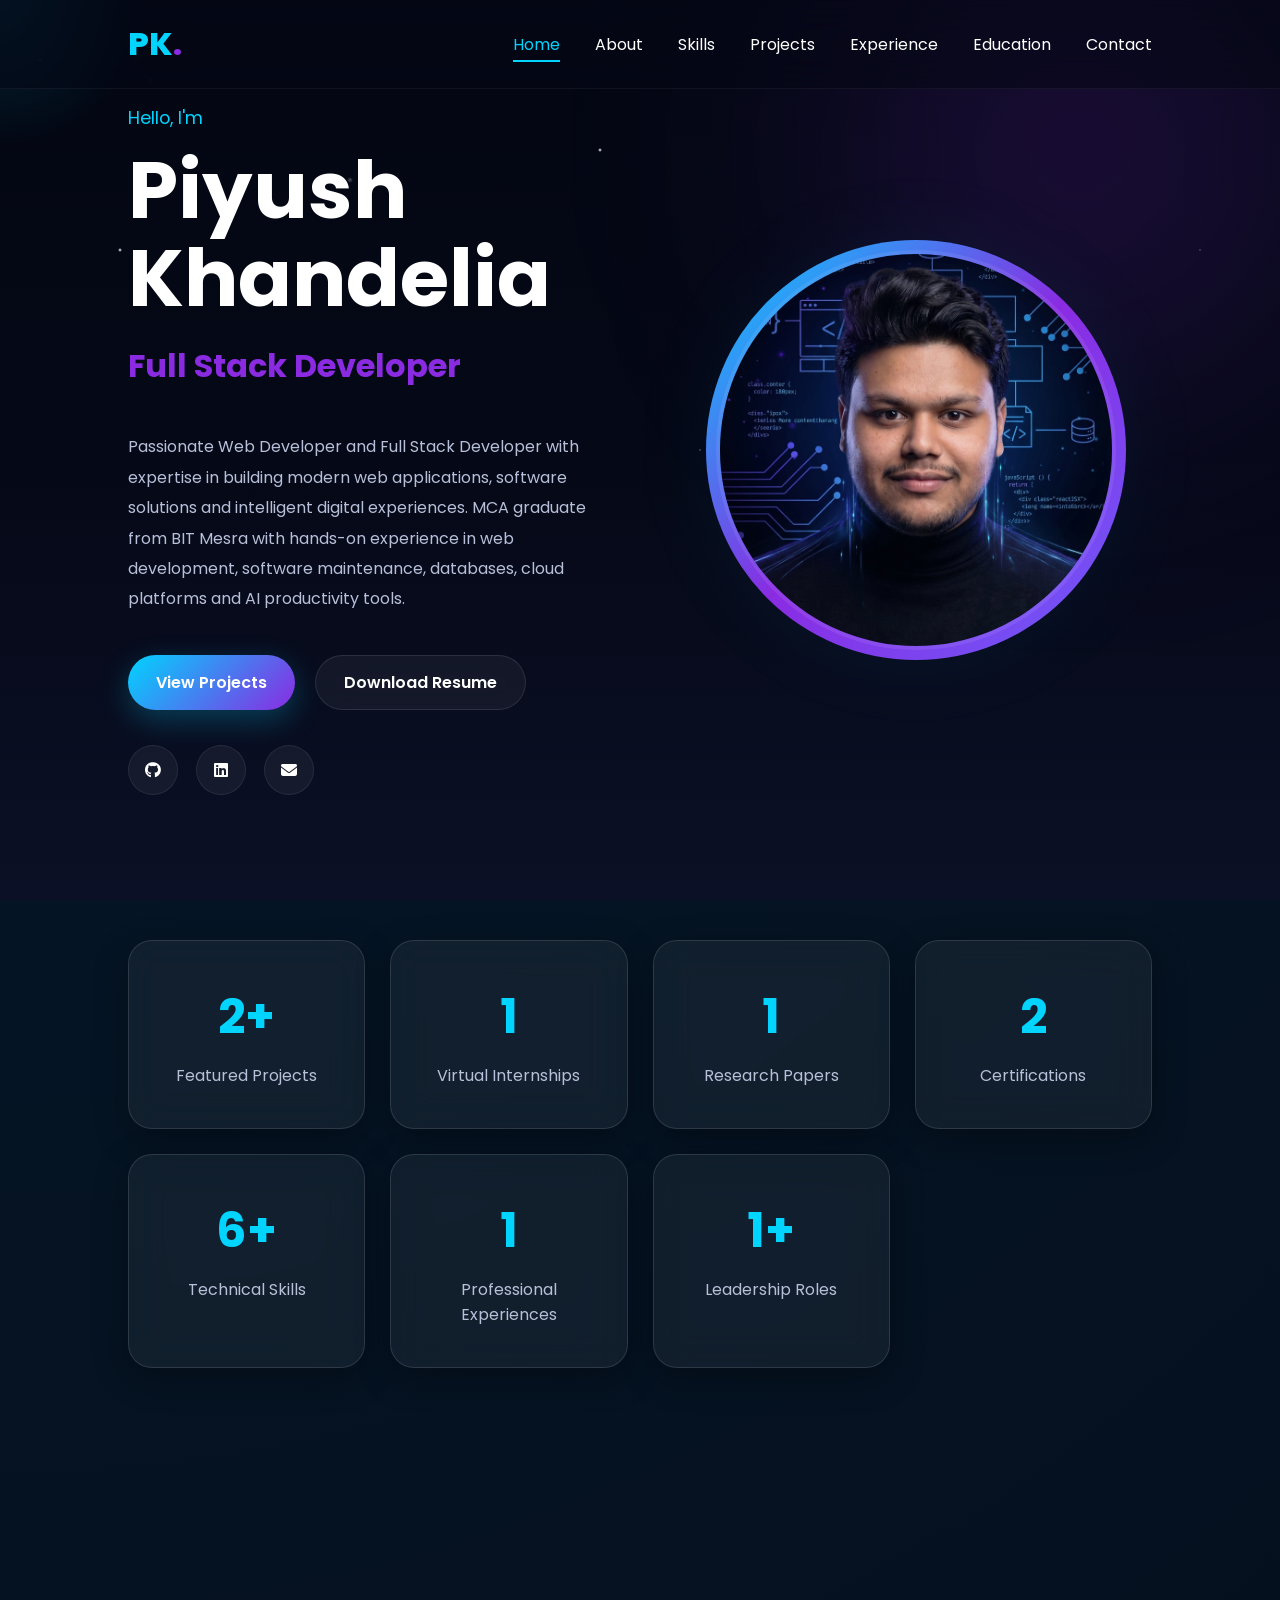
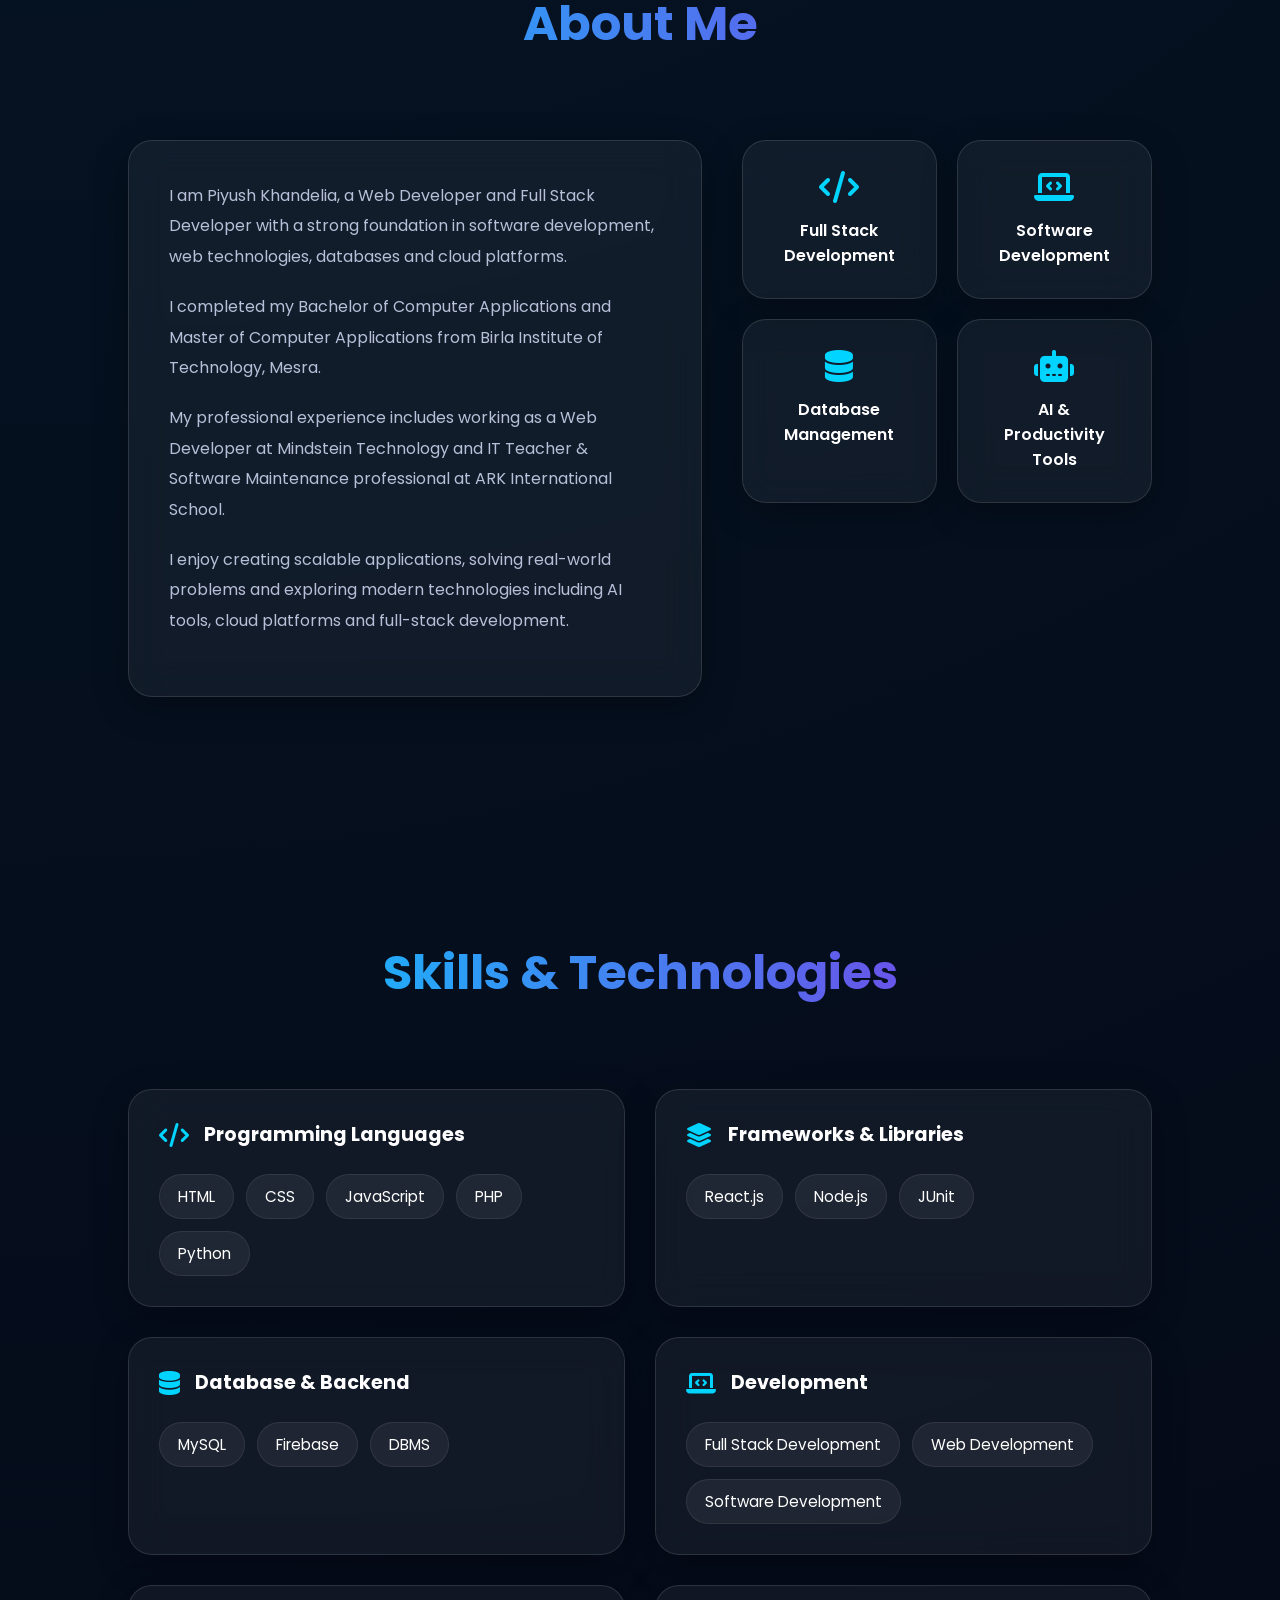
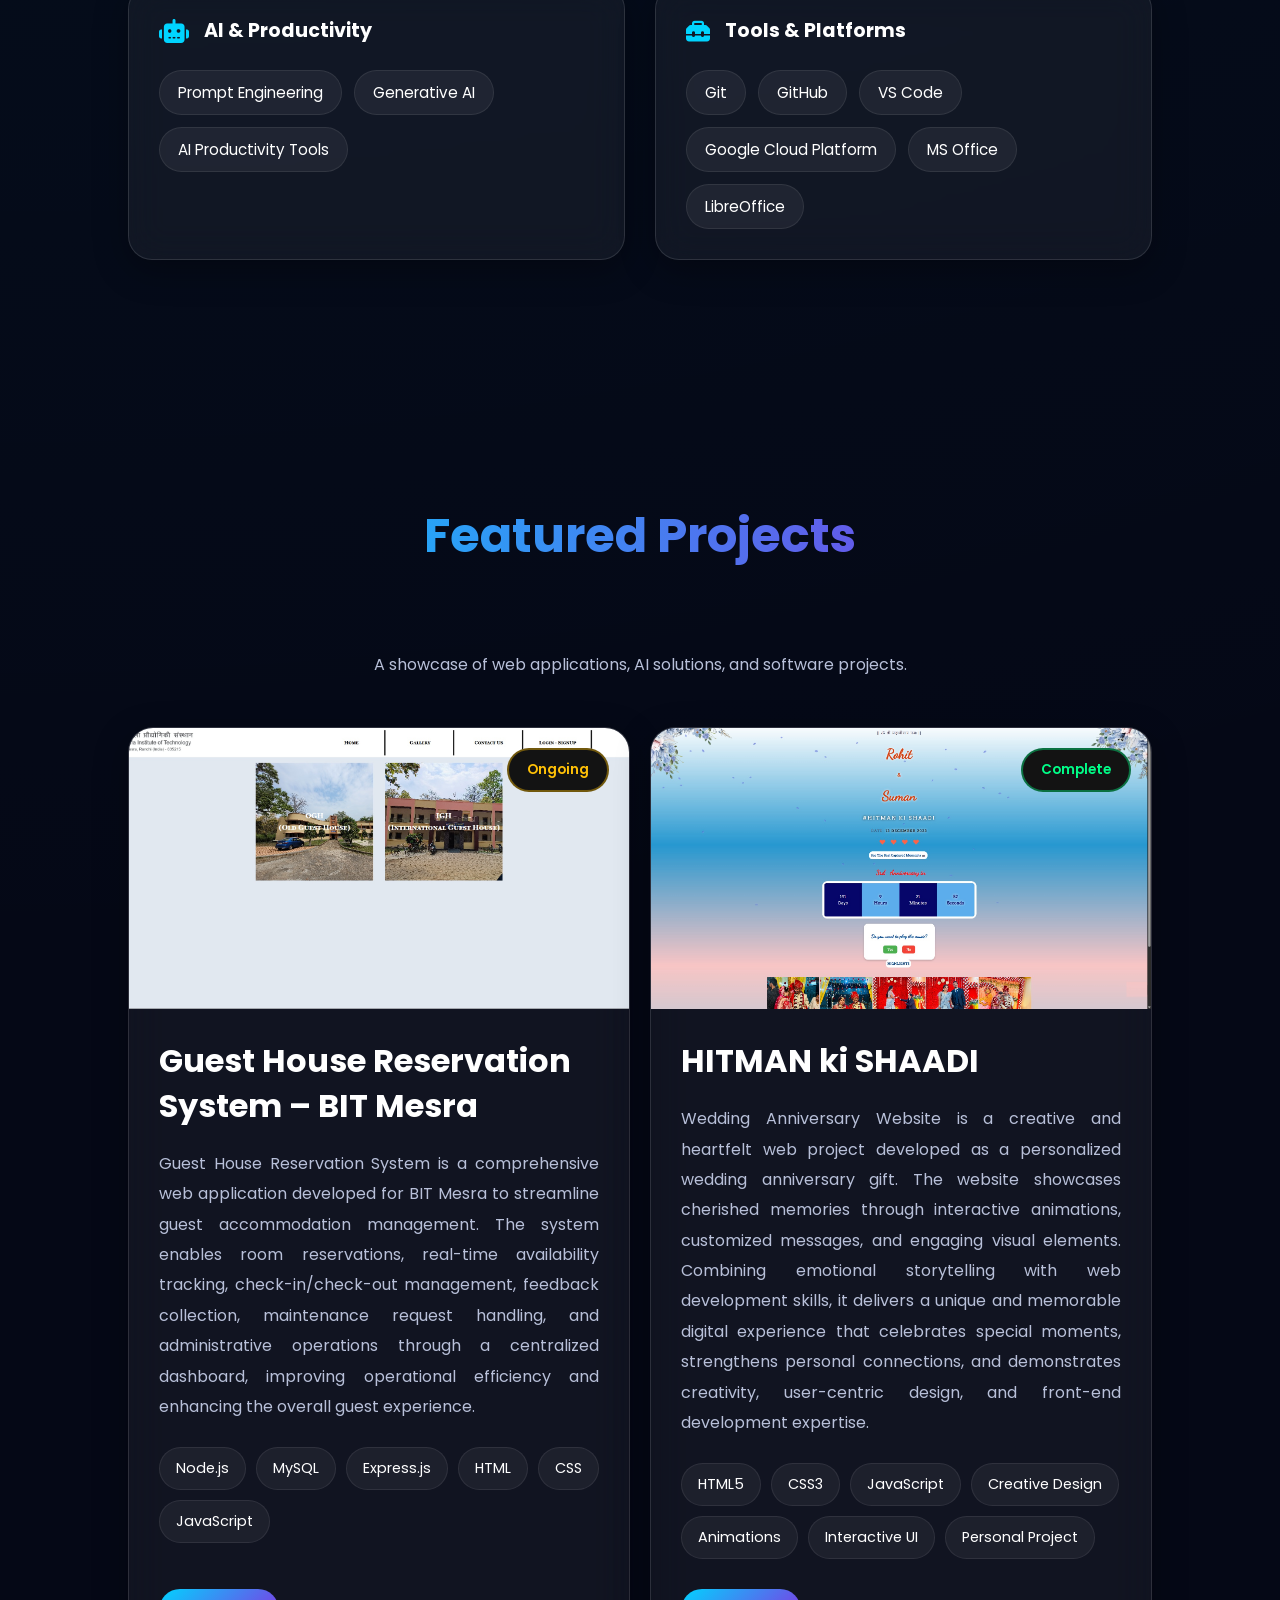
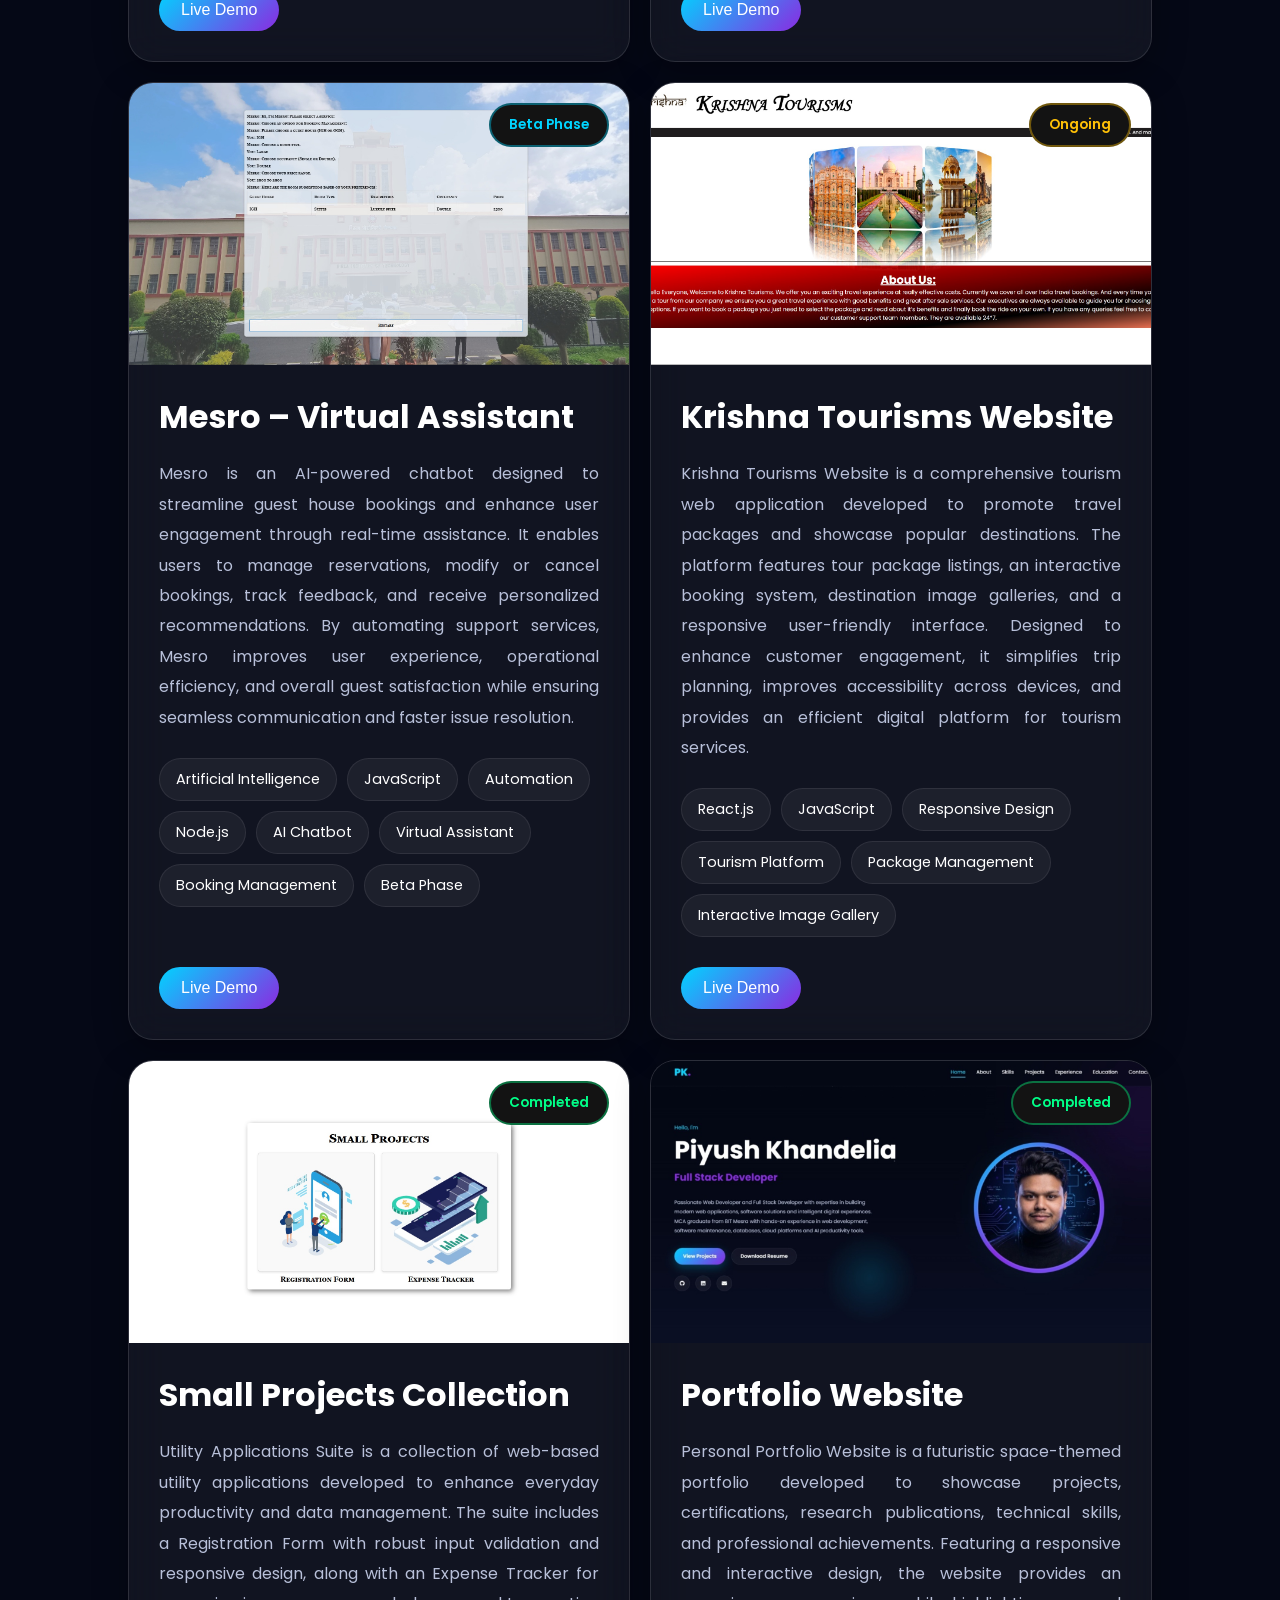
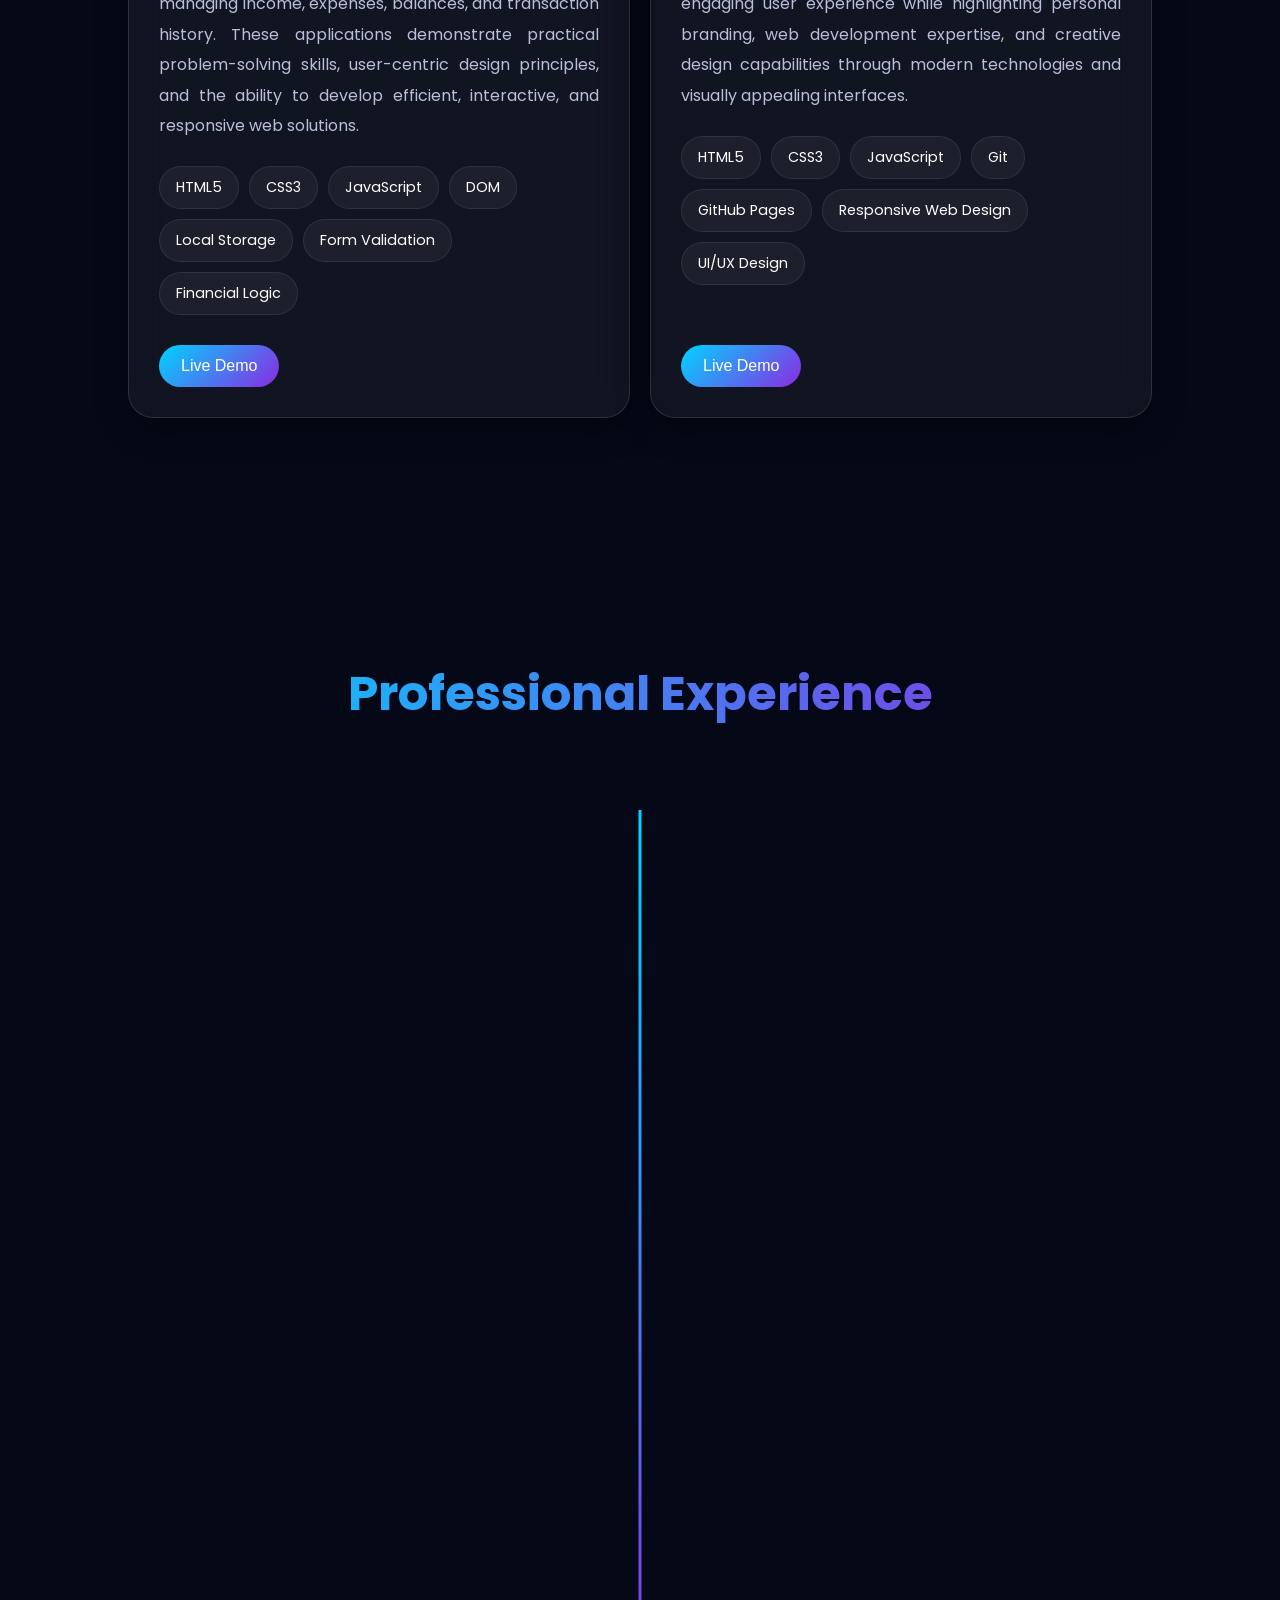
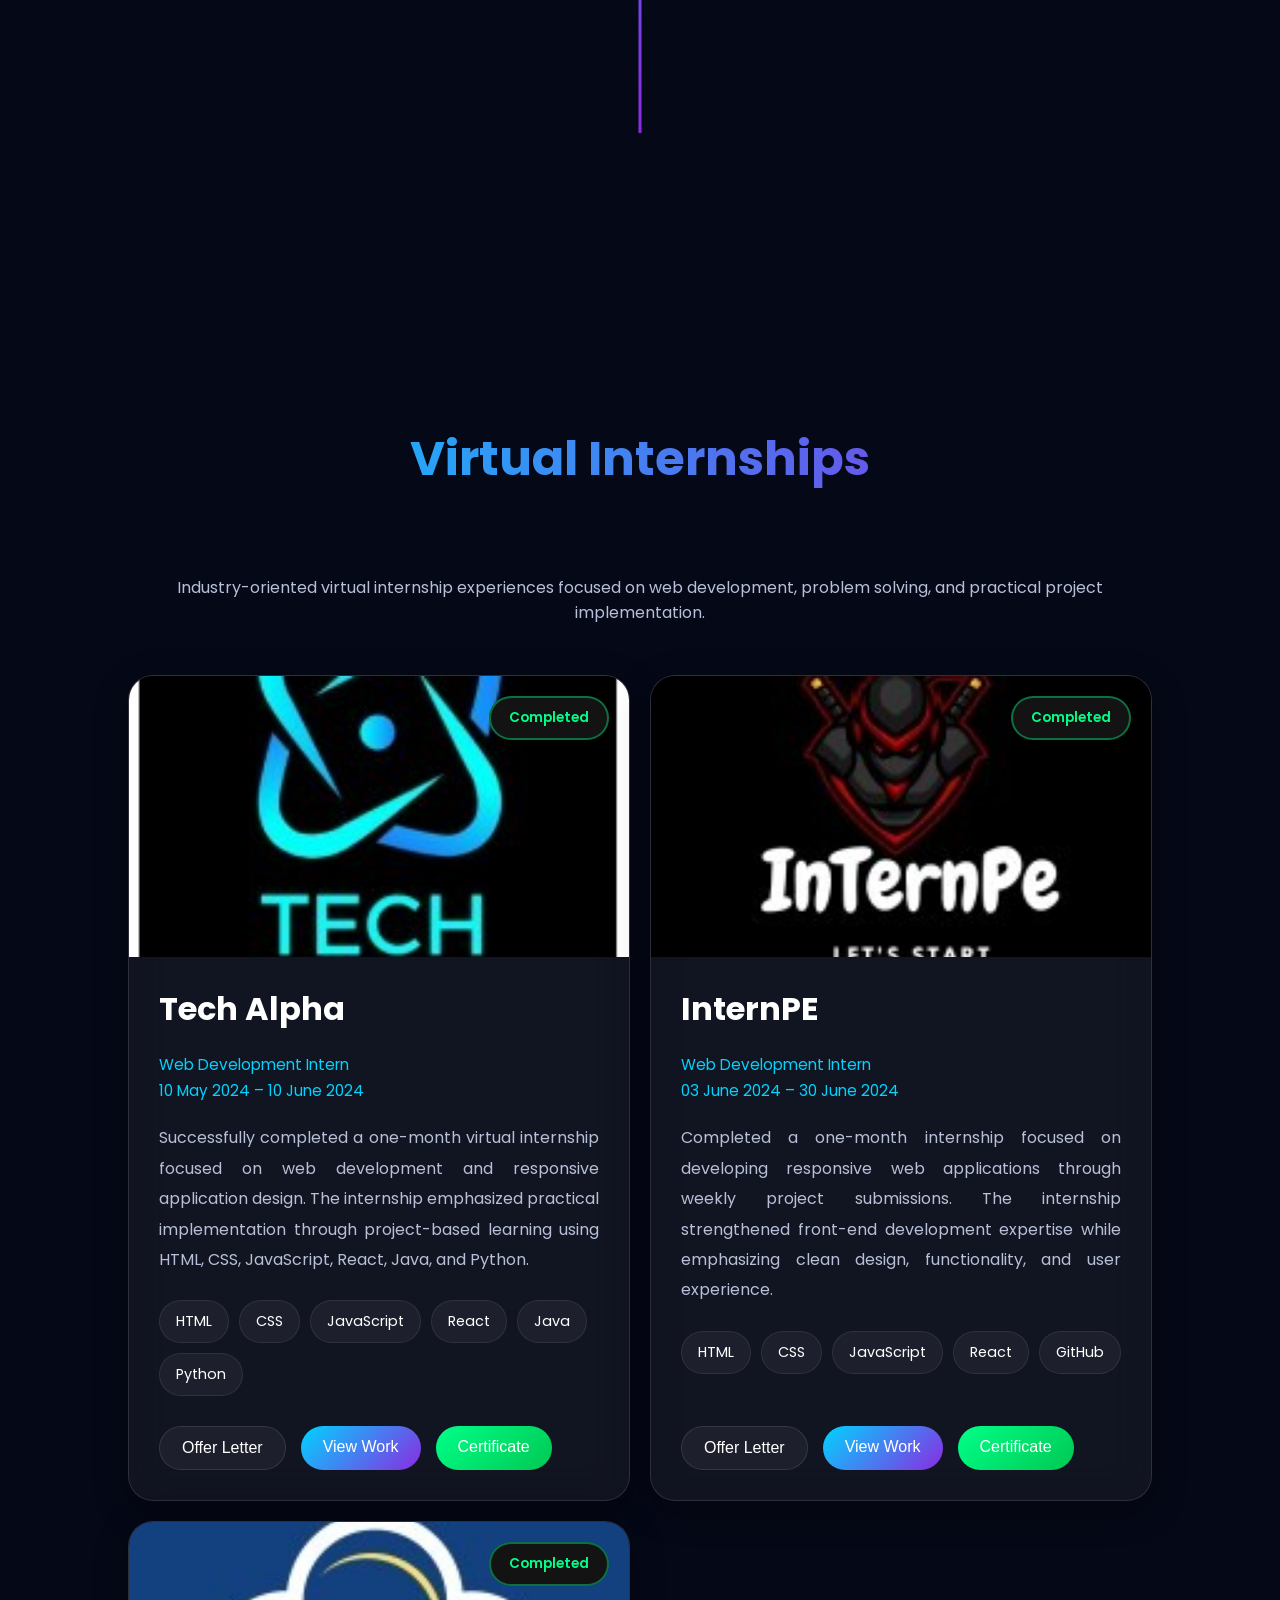
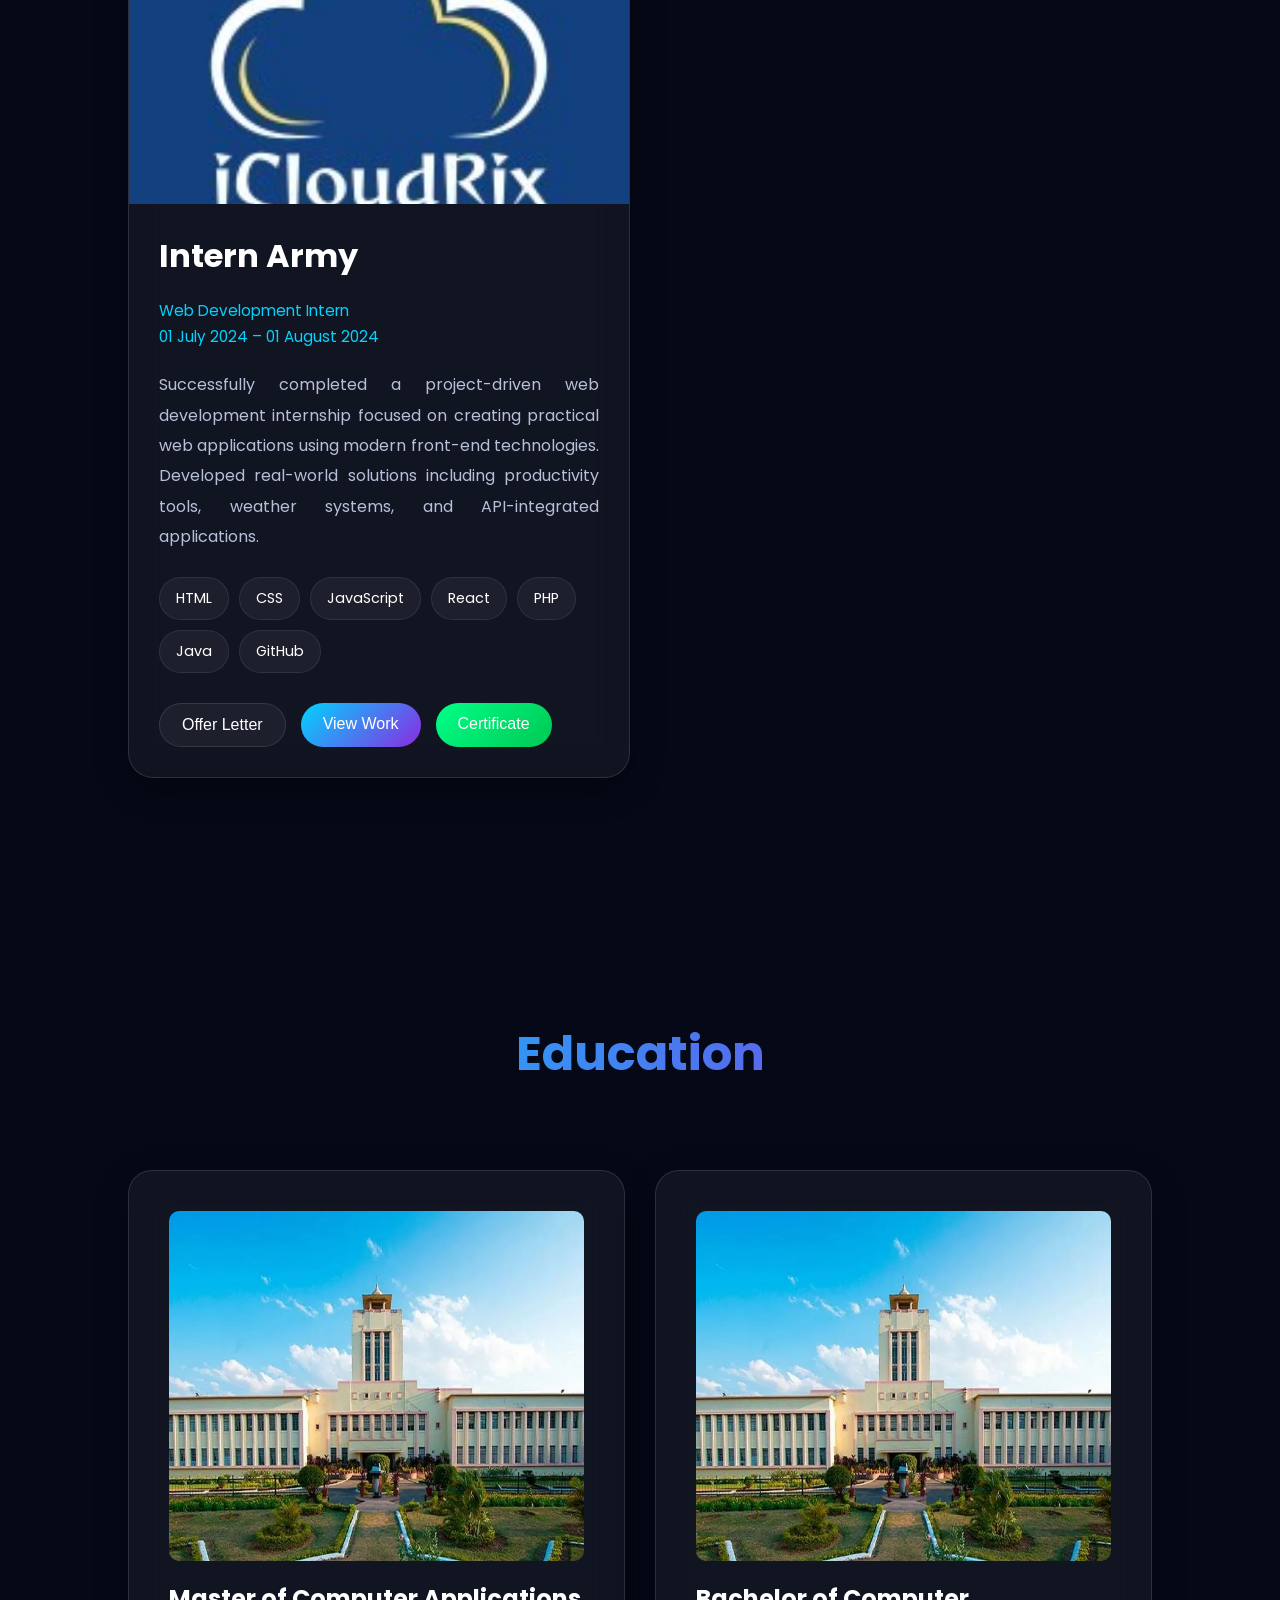
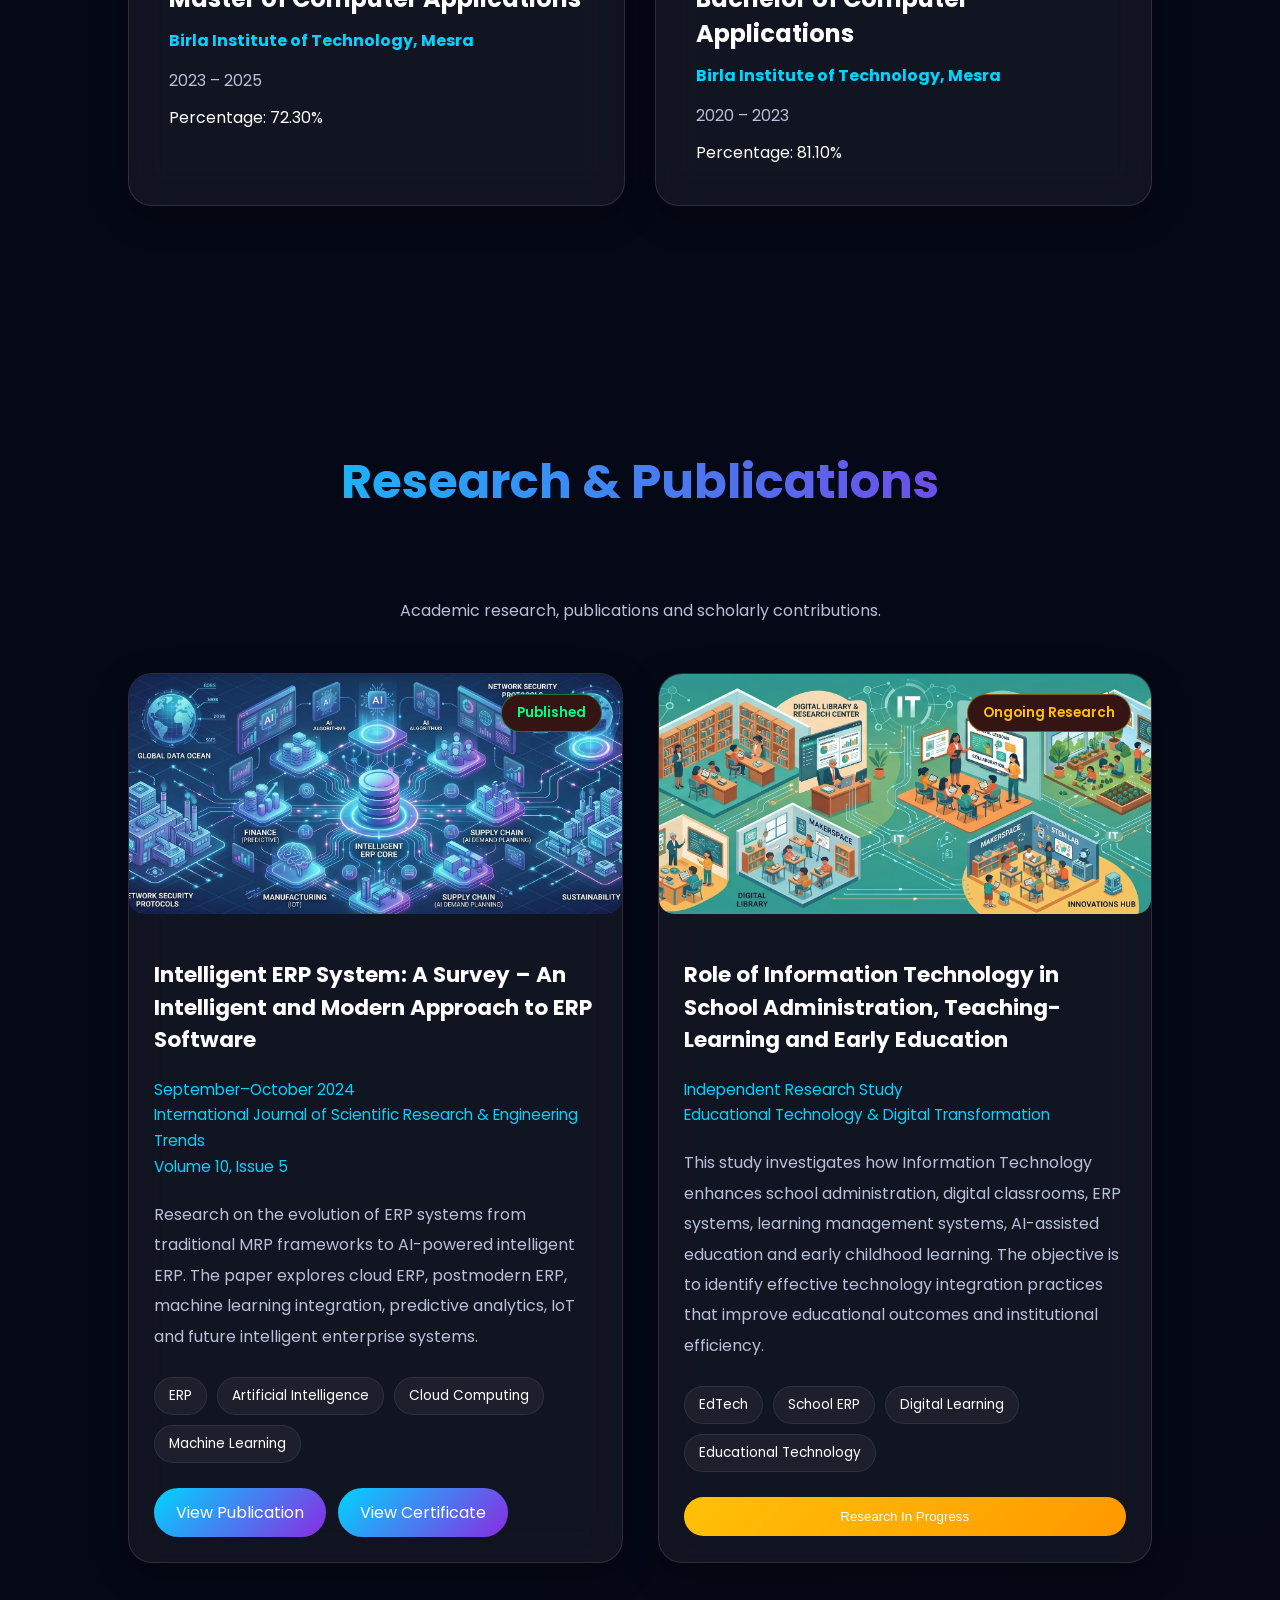
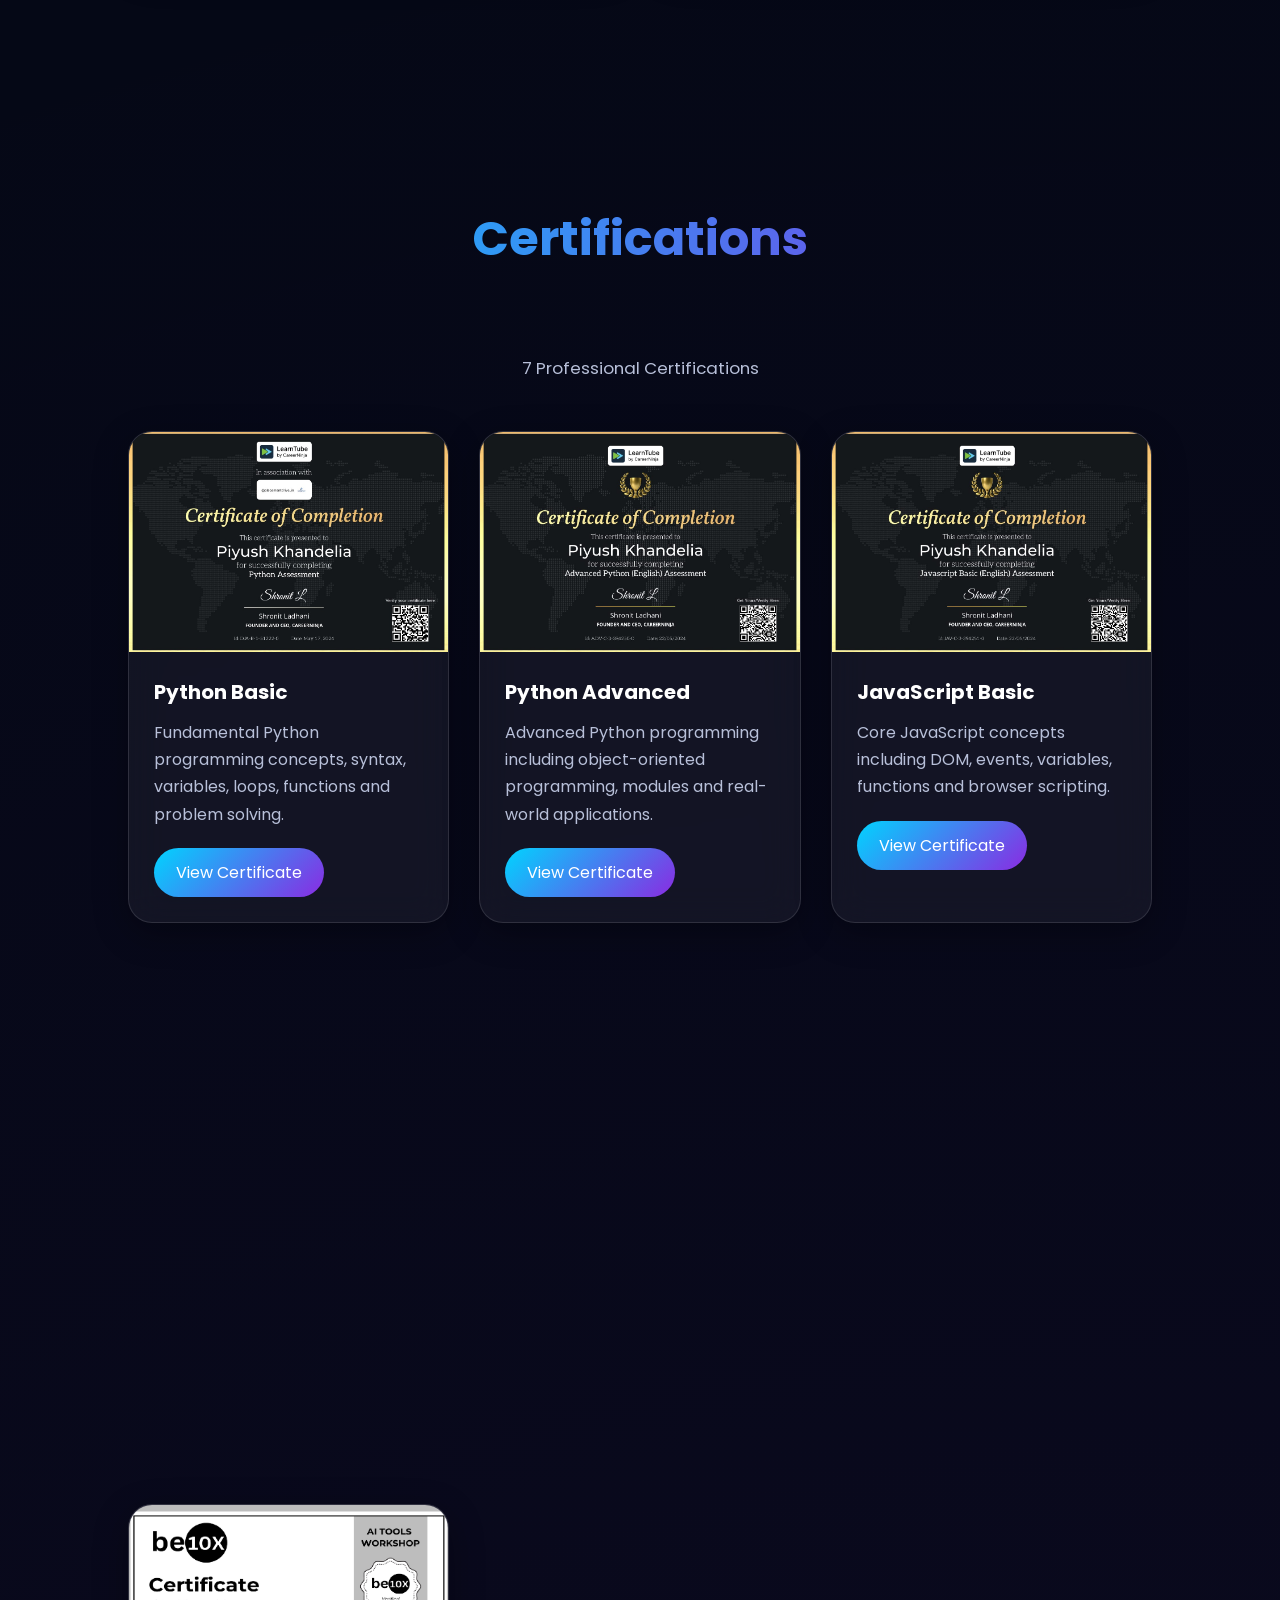
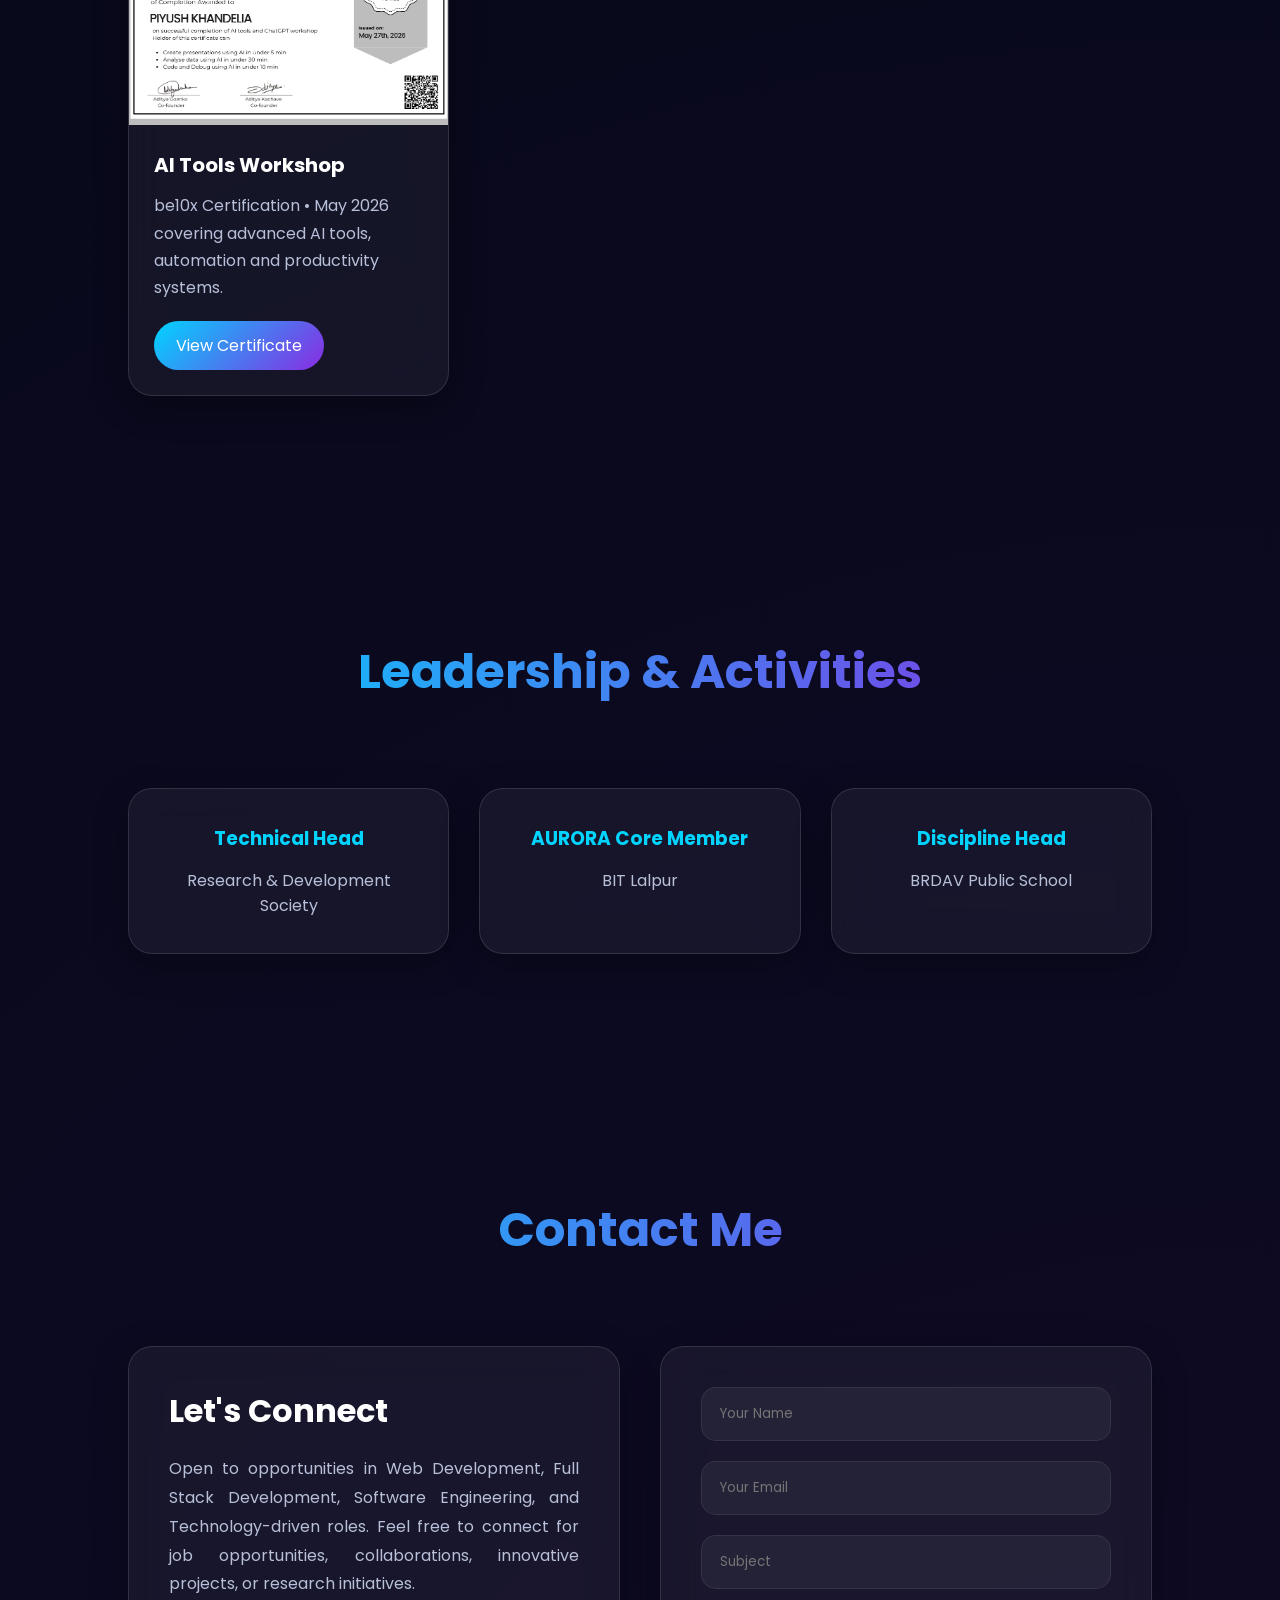
==== commit f6daeaee: "Added favicon" ====
--- a/index.html
+++ b/index.html
@@ -18,6 +18,8 @@
     <meta name="keywords"
         content="Piyush Khandelia, Full Stack Developer, Web Developer, MCA, BIT Mesra">
 
+    <link rel="icon" type="image/x-icon" href="assets/favicon.png">
+
     <link rel="stylesheet"
         href="style.css">
 
@@ -220,7 +222,7 @@
          STATS SECTION
     ========================== -->
 
-    <section class="stats-section">
+    <!-- <section class="stats-section">
 
         <div class="stats-grid">
 
@@ -310,6 +312,64 @@
 
         </div>
 
+    </section> -->
+
+    <!-- =========================
+         STATS SECTION
+    ========================== -->
+
+    <section class="stats-section">
+        <div class="stats-grid">
+            <!-- Projects -->
+            <div class="stat-card glass-card">
+                <h3>
+                    <span class="counter" data-target="6">0</span>+
+                </h3>
+                <p>Featured Projects</p>
+            </div>
+            <!-- Internships -->
+            <div class="stat-card glass-card">
+                <h3>
+                    <span class="counter" data-target="3">0</span>
+                </h3>
+                <p>Virtual Internships</p>
+            </div>
+            <!-- Research -->
+            <div class="stat-card glass-card">
+                <h3>
+                    <span class="counter" data-target="2">0</span>
+                </h3>
+                <p>Research Papers</p>
+            </div>
+            <!-- Certifications -->
+            <div class="stat-card glass-card">
+                <h3>
+                    <span class="counter" data-target="7">0</span>
+                </h3>
+                <p>Certifications</p>
+            </div>
+            <!-- Skills -->
+            <div class="stat-card glass-card">
+                <h3>
+                    <span class="counter" data-target="25">0</span>+
+                </h3>
+                <p>Technical Skills</p>
+            </div>
+            <!-- Experience --> 
+            <div class="stat-card glass-card">
+                <h3>
+                    <span class="counter" data-target="3">0</span>
+                </h3>
+                <p>Professional Experiences</p>
+            </div>
+            <!-- Leadership -->
+            <div class="stat-card glass-card">
+                <h3>
+                    <span class="counter" data-target="3">0</span>+
+                </h3>
+                <p>Leadership Roles</p>
+            </div>
+        </div>
     </section>
 
     <!-- =========================
@@ -801,6 +861,7 @@
                         <span>Web Development</span>
                         <span>Full Stack</span>
                         <span>Responsive Design</span>
+                        <a href="assets/internships/mindstein-certificate.jpg" target="_blank" class="project-btn cert-btn">Certificate</a>
                     </div>
                 </div>
             </div>
@@ -839,8 +900,8 @@
                         <span>Python</span>
                     </div>
                     <div class="project-footer">
+                        <a href="assets/internships/techalpha-offer-letter.pdf" target="_blank" class="project-btn github-btn">Offer Letter</a>
                         <a href="https://piyushkhandelia.github.io/Tech_Alpha/" target="_blank" class="project-btn demo-btn">View Work</a>
-                        <a href="assets/internships/techalpha-offer-letter.pdf" target="_blank" class="project-btn github-btn">Offer Letter</a>
                         <a href="assets/internships/techalpha-certificate.jpg" target="_blank" class="project-btn cert-btn">Certificate</a>
                     </div>
                 </div>
@@ -866,8 +927,8 @@
                         <span>GitHub</span>
                     </div>
                     <div class="project-footer">
+                        <a href="assets/internships/internpe-offer-letter.pdf" target="_blank" class="project-btn github-btn">Offer Letter</a>
                         <a href="https://piyushkhandelia.github.io/InternPE/" target="_blank" class="project-btn demo-btn">View Work</a>
-                        <a href="assets/internships/internpe-offer-letter.pdf" target="_blank" class="project-btn github-btn">Offer Letter</a>
                         <a href="assets/internships/internpe-certificate.png" target="_blank" class="project-btn cert-btn">Certificate</a>
                     </div>
                 </div>
@@ -895,8 +956,8 @@
                         <span>GitHub</span>
                     </div>
                     <div class="project-footer">
+                        <a href="assets/internships/internarmy-offer-letter.pdf" target="_blank" class="project-btn github-btn">Offer Letter</a>
                         <a href="https://piyushkhandelia.github.io/INTERN_ARMY/" target="_blank" class="project-btn demo-btn">View Work</a>
-                        <a href="assets/internships/internarmy-offer-letter.pdf" target="_blank" class="project-btn github-btn">Offer Letter</a>
                         <a href="assets/internships/internarmy-certificate.jpg" target="_blank" class="project-btn cert-btn">Certificate</a>
                     </div>
                 </div>
@@ -1307,118 +1368,41 @@
          CONTACT SECTION
     ========================== -->
 
-    <section id="contact"
-        class="section">
-
-        <h2 class="section-title">
-
-            Contact Me
-
-        </h2>
-
+    <section id="contact" class="section">
+        <h2 class="section-title">Contact Me</h2>
         <div class="contact-container">
-
             <div class="contact-info glass-card">
-
-                <h3>
-
-                    Let's Connect
-
-                </h3>
-
-                <p>
-
-                    Open to opportunities in Web Development,
-                    Full Stack Development and Software Engineering.
-
-                </p>
-
+                <h3>Let's Connect</h3>
+                <p>
+                    Open to opportunities in Web Development, Full Stack Development, Software Engineering, and Technology-driven roles. Feel free to connect for job opportunities, collaborations, innovative projects, or research initiatives.
+                </p>
                 <div class="contact-item">
-
                     <i class="fas fa-envelope"></i>
-
-                    <span>
-
-                        piyushkhandelia2002@gmail.com
-
-                    </span>
-
-                </div>
-
+                    <a href="mailto:piyushkhandelia2002@gmail.com">piyushkhandelia2002@gmail.com</a>
+                </div>
                 <div class="contact-item">
-
                     <i class="fas fa-phone"></i>
-
-                    <span>
-
-                        +91 7763804937
-
-                    </span>
-
-                </div>
-
+                    <a href="tel:+917763804937">+91 7763804937</a>
+                </div>
                 <div class="contact-item">
-
                     <i class="fas fa-location-dot"></i>
-
-                    <span>
-
-                        Bangalore, Karnataka, India
-
-                    </span>
-
-                </div>
-
-            </div>
-
-            <form id="form"
-            class="contact-form glass-card">
-
+                    <a href="https://maps.google.com/?q=Bangalore,Karnataka,India" target="_blank">Bangalore, Karnataka, India</a>
+                </div>
+            </div>
+
+            <form id="form" class="contact-form glass-card">
                 <!-- Web3Forms Access Key -->
-                <input type="hidden"
-                name="access_key"
-                value="033d3c98-bbb3-47ec-83ac-6697fa399063">
-
+                <input type="hidden" name="access_key" value="033d3c98-bbb3-47ec-83ac-6697fa399063">
                 <!-- Optional: Prevent Spam -->
-                <input type="checkbox"
-                name="botcheck"
-                class="hidden"
-                style="display:none;">
-
-                <input type="text"
-                id="name"
-                name="name"
-                placeholder="Your Name"
-                required>
-
-                <input type="email"
-                id="email"
-                name="email"
-                placeholder="Your Email"
-                required>
-
-                <input type="text"
-                id="subject"
-                name="subject"
-                placeholder="Subject">
-
-                <textarea rows="6"
-                id="message"
-                name="message"
-                placeholder="Your Message"
-                required></textarea>
-
+                <input type="checkbox" name="botcheck" class="hidden" style="display:none;">
+                <input type="text" id="name" name="name" placeholder="Your Name" required>
+                <input type="email" id="email" name="email" placeholder="Your Email" required>
+                <input type="text" id="subject" name="subject" placeholder="Subject">
+                <textarea rows="6" id="message" name="message" placeholder="Your Message" required></textarea>
                 <div id="form-message"></div>
-
-                <button type="submit"
-                class="btn primary-btn">
-                    Send Message
-                </button>
-
+                <button type="submit" class="btn primary-btn">Send Message</button>
             </form>
-
-        </div>
-
+        </div>
     </section>
 
     <!-- =========================
@@ -1426,54 +1410,29 @@
     ========================== -->
 
     <footer class="footer">
-
         <div class="footer-content">
-
-            <div class="footer-logo">
-
-                PK<span>.</span>
-
-            </div>
-
+            <div class="footer-logo">PK
+                <span>.</span>
+            </div>
             <p>
-
                 Web Developer | Full Stack Developer
-
             </p>
-
             <div class="footer-social">
-
-                <a href="https://github.com/PiyushKhandelia"
-                    target="_blank">
-
+                <a href="https://github.com/PiyushKhandelia" target="_blank">
                     <i class="fab fa-github"></i>
-
                 </a>
-
-                <a href="https://www.linkedin.com/in/piyush-khandelia-a0068b199/"
-                    target="_blank">
-
+                <a href="https://www.linkedin.com/in/piyush-khandelia-a0068b199/" target="_blank">
                     <i class="fab fa-linkedin"></i>
-
                 </a>
-
                 <a href="mailto:piyushkhandelia2002@gmail.com">
-
                     <i class="fas fa-envelope"></i>
-
                 </a>
-
-            </div>
-
+            </div>
             <p class="copyright">
-
                 © 2026 Piyush Khandelia.
                 All Rights Reserved.
-
             </p>
-
-        </div>
-
+        </div>
     </footer>
 
     <!-- =========================
--- a/style.css
+++ b/style.css
@@ -1973,6 +1973,7 @@
    CONTACT
 =================================== */
 
+/*
 .contact-container{
 
     display:grid;
@@ -2062,82 +2063,87 @@
 .contact-form textarea:focus{
 
     border-color:var(--accent);
-}
-
-/* ===================================
-   FOOTER
-=================================== */
-
-.footer{
-
-    padding:60px 10%;
-
-    text-align:center;
-
-    border-top:
-    1px solid rgba(255,255,255,.05);
-
-    background:
-    rgba(255,255,255,.02);
-}
-
-.footer-logo{
+} */
+
+.contact-container{
+
+    display:grid;
+
+    grid-template-columns:
+    1fr 1fr;
+
+    gap:40px;
+}
+
+.contact-info{
+
+    padding:40px;
+}
+
+.contact-info h3{
+
+    margin-bottom:20px;
 
     font-size:2rem;
-
-    font-weight:800;
-
-    color:var(--accent);
-
-    margin-bottom:15px;
-}
-
-.footer-logo span{
-
-    color:var(--accent2);
-}
-
-.footer-content p{
+}
+
+.contact-info p{
 
     color:var(--text-secondary);
 
-    margin-bottom:20px;
-}
-
-.footer-social{
+    line-height:1.8;
+
+    margin-bottom:25px;
+
+    text-align:justify;
+}
+
+.contact-item{
 
     display:flex;
 
+    align-items:center;
+
+    gap:18px;
+
+    margin-bottom:18px;
+
+    padding:16px 18px;
+
+    border-radius:18px;
+
+    background:
+    rgba(255,255,255,.03);
+
+    border:
+    1px solid rgba(255,255,255,.06);
+
+    transition:.35s ease;
+}
+
+.contact-item:hover{
+
+    transform:translateX(8px);
+
+    border-color:var(--accent);
+
+    box-shadow:
+    0 10px 25px rgba(0,212,255,.12);
+}
+
+.contact-item i{
+
+    width:50px;
+
+    height:50px;
+
+    display:flex;
+
+    align-items:center;
+
     justify-content:center;
 
-    gap:20px;
-
-    margin-bottom:20px;
-}
-
-.footer-social a{
-
-    width:45px;
-    height:45px;
-
     border-radius:50%;
-
-    display:flex;
-
-    justify-content:center;
-    align-items:center;
-
-    text-decoration:none;
-
-    color:white;
-
-    background:
-    rgba(255,255,255,.05);
-
-    transition:.3s;
-}
-
-.footer-social a:hover{
 
     background:
     linear-gradient(
@@ -2145,284 +2151,162 @@
     var(--accent),
     var(--accent2)
     );
-}
-
-.copyright{
-
-    margin-top:10px;
-}
-
-/* ===================================
-   ACTIVE NAVIGATION
-=================================== */
-
-.nav-links a.active{
+
+    color:white;
+
+    font-size:1.1rem;
+
+    flex-shrink:0;
+}
+
+.contact-item:hover{
+
+    background:
+    rgba(255,255,255,.04);
+}
+
+.contact-item:hover i{
+
+    transform:scale(1.1);
+}
+
+.contact-item a{
+
+    color:var(--text-secondary);
+
+    text-decoration:none;
+
+    transition:.3s ease;
+
+    word-break:break-word;
+}
+
+.contact-item a:hover{
 
     color:var(--accent);
-
-    position:relative;
-}
-
-.nav-links a.active::after{
-
-    content:'';
-
-    position:absolute;
-
-    left:0;
-    bottom:-6px;
+}
+
+.contact-form{
+
+    padding:40px;
+}
+
+.contact-form input,
+.contact-form textarea{
 
     width:100%;
-    height:2px;
-
-    background:var(--accent);
-}
-
-/* ===================================
-   FLOATING ANIMATIONS
-=================================== */
-
-@keyframes floatY{
-
-    0%,100%{
-
-        transform:
-        translateY(0px);
-    }
-
-    50%{
-
-        transform:
-        translateY(-12px);
-    }
-}
-
-.highlight-box,
-.stat-card{
-
-    animation:
-    floatY 6s ease-in-out infinite;
-}
-
-.highlight-box:nth-child(2){
-
-    animation-delay:1s;
-}
-
-.highlight-box:nth-child(3){
-
-    animation-delay:2s;
-}
-
-.highlight-box:nth-child(4){
-
-    animation-delay:3s;
-}
-
-/* ===================================
-   MOBILE NAVIGATION
-=================================== */
-
-@media(max-width:992px){
-
-    .hero{
-
-        flex-direction:column-reverse;
-
-        text-align:center;
-
-        padding-top:120px;
-    }
-
-    .hero-description{
-
-        margin:auto auto 40px;
-    }
-
-    .hero-buttons{
-
-        justify-content:center;
-    }
-
-    .social-icons{
-
-        justify-content:center;
-    }
-
-    .about-container,
-    .contact-container{
-
-        grid-template-columns:1fr;
-    }
-
-    .skills-container{
-
-        grid-template-columns:1fr;
-    }
-
-    .project-grid{
-
-        grid-template-columns:
-        repeat(2,1fr);
-    }
-
-    .education-grid{
-
-        grid-template-columns:1fr;
-    }
-
-    .cert-grid{
-
-        grid-template-columns:1fr;
-    }
-
-    .leadership-grid{
-
-        grid-template-columns:1fr;
-    }
-
-    .stats-grid{
-
-        grid-template-columns:
-        repeat(2,1fr);
-    }
-
-    .timeline::before{
-
-        left:25px;
-    }
-
-    .timeline-item{
-
-        width:100%;
-
-        left:0 !important;
-
-        padding-left:70px;
-    }
-
-    .timeline-marker{
-
-        left:15px !important;
-    }
-}
-
-/* ===================================
-   MOBILE MENU
-=================================== */
-
-@media(max-width:768px){
-
-    .menu-btn{
-
-        display:block;
-    }
-
-    .nav-links{
-
-        position:fixed;
-
-        top:80px;
-        right:-100%;
-
-        width:280px;
-
-        height:calc(100vh - 80px);
-
-        flex-direction:column;
-
-        padding:40px;
-
-        background:
-        rgba(5,8,22,.98);
-
-        transition:.4s ease;
-    }
-
-    .nav-links.active{
-
-        right:0;
-    }
-
-    .hero h1{
-
-        font-size:3rem;
-    }
-
-    .hero h2{
-
-        font-size:1.5rem;
-    }
-
-    .image-wrapper{
-
-        width:280px;
-        height:280px;
-    }
-
-    .project-grid{
-
-        grid-template-columns:1fr;
-    }
-
-    .stats-grid{
-
-        grid-template-columns:1fr;
-    }
-
-    .section{
-
-        padding:90px 7%;
-    }
-
-    .section-title{
-
-        font-size:2.2rem;
-    }
-}
-
-/* ===================================
-   SMALL DEVICES
-=================================== */
-
-@media(max-width:480px){
-
-    .hero h1{
-
-        font-size:2.4rem;
-    }
-
-    .hero-description{
-
-        font-size:.95rem;
-    }
-
-    .btn{
-
-        width:100%;
-    }
-
-    .contact-form,
-    .contact-info,
-    .glass-card{
-
-        padding:25px;
-    }
-}
-
-.scroll-top-btn{
-
-    position:fixed;
-
-    right:25px;
-    bottom:25px;
-
-    width:50px;
-    height:50px;
+
+    padding:16px 18px;
+
+    margin-bottom:20px;
 
     border:none;
 
+    outline:none;
+
+    border-radius:15px;
+
+    background:
+    rgba(255,255,255,.05);
+
+    border:
+    1px solid rgba(255,255,255,.08);
+
+    color:white;
+
+    font-family:'Poppins',sans-serif;
+
+    transition:.3s ease;
+}
+
+.contact-form textarea{
+
+    resize:none;
+}
+
+.contact-form input:focus,
+.contact-form textarea:focus{
+
+    border-color:var(--accent);
+
+    box-shadow:
+    0 0 15px rgba(0,212,255,.15);
+}
+
+/* ===================================
+   FOOTER
+=================================== */
+
+.footer{
+
+    padding:60px 10%;
+
+    text-align:center;
+
+    border-top:
+    1px solid rgba(255,255,255,.05);
+
+    background:
+    rgba(255,255,255,.02);
+}
+
+.footer-logo{
+
+    font-size:2rem;
+
+    font-weight:800;
+
+    color:var(--accent);
+
+    margin-bottom:15px;
+}
+
+.footer-logo span{
+
+    color:var(--accent2);
+}
+
+.footer-content p{
+
+    color:var(--text-secondary);
+
+    margin-bottom:20px;
+}
+
+.footer-social{
+
+    display:flex;
+
+    justify-content:center;
+
+    gap:20px;
+
+    margin-bottom:20px;
+}
+
+.footer-social a{
+
+    width:45px;
+    height:45px;
+
     border-radius:50%;
+
+    display:flex;
+
+    justify-content:center;
+    align-items:center;
+
+    text-decoration:none;
+
+    color:white;
+
+    background:
+    rgba(255,255,255,.05);
+
+    transition:.3s;
+}
+
+.footer-social a:hover{
 
     background:
     linear-gradient(
@@ -2430,6 +2314,291 @@
     var(--accent),
     var(--accent2)
     );
+}
+
+.copyright{
+
+    margin-top:10px;
+}
+
+/* ===================================
+   ACTIVE NAVIGATION
+=================================== */
+
+.nav-links a.active{
+
+    color:var(--accent);
+
+    position:relative;
+}
+
+.nav-links a.active::after{
+
+    content:'';
+
+    position:absolute;
+
+    left:0;
+    bottom:-6px;
+
+    width:100%;
+    height:2px;
+
+    background:var(--accent);
+}
+
+/* ===================================
+   FLOATING ANIMATIONS
+=================================== */
+
+@keyframes floatY{
+
+    0%,100%{
+
+        transform:
+        translateY(0px);
+    }
+
+    50%{
+
+        transform:
+        translateY(-12px);
+    }
+}
+
+.highlight-box,
+.stat-card{
+
+    animation:
+    floatY 6s ease-in-out infinite;
+}
+
+.highlight-box:nth-child(2){
+
+    animation-delay:1s;
+}
+
+.highlight-box:nth-child(3){
+
+    animation-delay:2s;
+}
+
+.highlight-box:nth-child(4){
+
+    animation-delay:3s;
+}
+
+/* ===================================
+   MOBILE NAVIGATION
+=================================== */
+
+@media(max-width:992px){
+
+    .hero{
+
+        flex-direction:column-reverse;
+
+        text-align:center;
+
+        padding-top:120px;
+    }
+
+    .hero-description{
+
+        margin:auto auto 40px;
+    }
+
+    .hero-buttons{
+
+        justify-content:center;
+    }
+
+    .social-icons{
+
+        justify-content:center;
+    }
+
+    .about-container,
+    .contact-container{
+
+        grid-template-columns:1fr;
+    }
+
+    .skills-container{
+
+        grid-template-columns:1fr;
+    }
+
+    .project-grid{
+
+        grid-template-columns:
+        repeat(2,1fr);
+    }
+
+    .education-grid{
+
+        grid-template-columns:1fr;
+    }
+
+    .cert-grid{
+
+        grid-template-columns:1fr;
+    }
+
+    .leadership-grid{
+
+        grid-template-columns:1fr;
+    }
+
+    .stats-grid{
+
+        grid-template-columns:
+        repeat(2,1fr);
+    }
+
+    .timeline::before{
+
+        left:25px;
+    }
+
+    .timeline-item{
+
+        width:100%;
+
+        left:0 !important;
+
+        padding-left:70px;
+    }
+
+    .timeline-marker{
+
+        left:15px !important;
+    }
+}
+
+/* ===================================
+   MOBILE MENU
+=================================== */
+
+@media(max-width:768px){
+
+    .menu-btn{
+
+        display:block;
+    }
+
+    .nav-links{
+
+        position:fixed;
+
+        top:80px;
+        right:-100%;
+
+        width:280px;
+
+        height:calc(100vh - 80px);
+
+        flex-direction:column;
+
+        padding:40px;
+
+        background:
+        rgba(5,8,22,.98);
+
+        transition:.4s ease;
+    }
+
+    .nav-links.active{
+
+        right:0;
+    }
+
+    .hero h1{
+
+        font-size:3rem;
+    }
+
+    .hero h2{
+
+        font-size:1.5rem;
+    }
+
+    .image-wrapper{
+
+        width:280px;
+        height:280px;
+    }
+
+    .project-grid{
+
+        grid-template-columns:1fr;
+    }
+
+    .stats-grid{
+
+        grid-template-columns:1fr;
+    }
+
+    .section{
+
+        padding:90px 7%;
+    }
+
+    .section-title{
+
+        font-size:2.2rem;
+    }
+}
+
+/* ===================================
+   SMALL DEVICES
+=================================== */
+
+@media(max-width:480px){
+
+    .hero h1{
+
+        font-size:2.4rem;
+    }
+
+    .hero-description{
+
+        font-size:.95rem;
+    }
+
+    .btn{
+
+        width:100%;
+    }
+
+    .contact-form,
+    .contact-info,
+    .glass-card{
+
+        padding:25px;
+    }
+}
+
+.scroll-top-btn{
+
+    position:fixed;
+
+    right:25px;
+    bottom:25px;
+
+    width:50px;
+    height:50px;
+
+    border:none;
+
+    border-radius:50%;
+
+    background:
+    linear-gradient(
+    135deg,
+    var(--accent),
+    var(--accent2)
+    );
 
     color:white;
 
